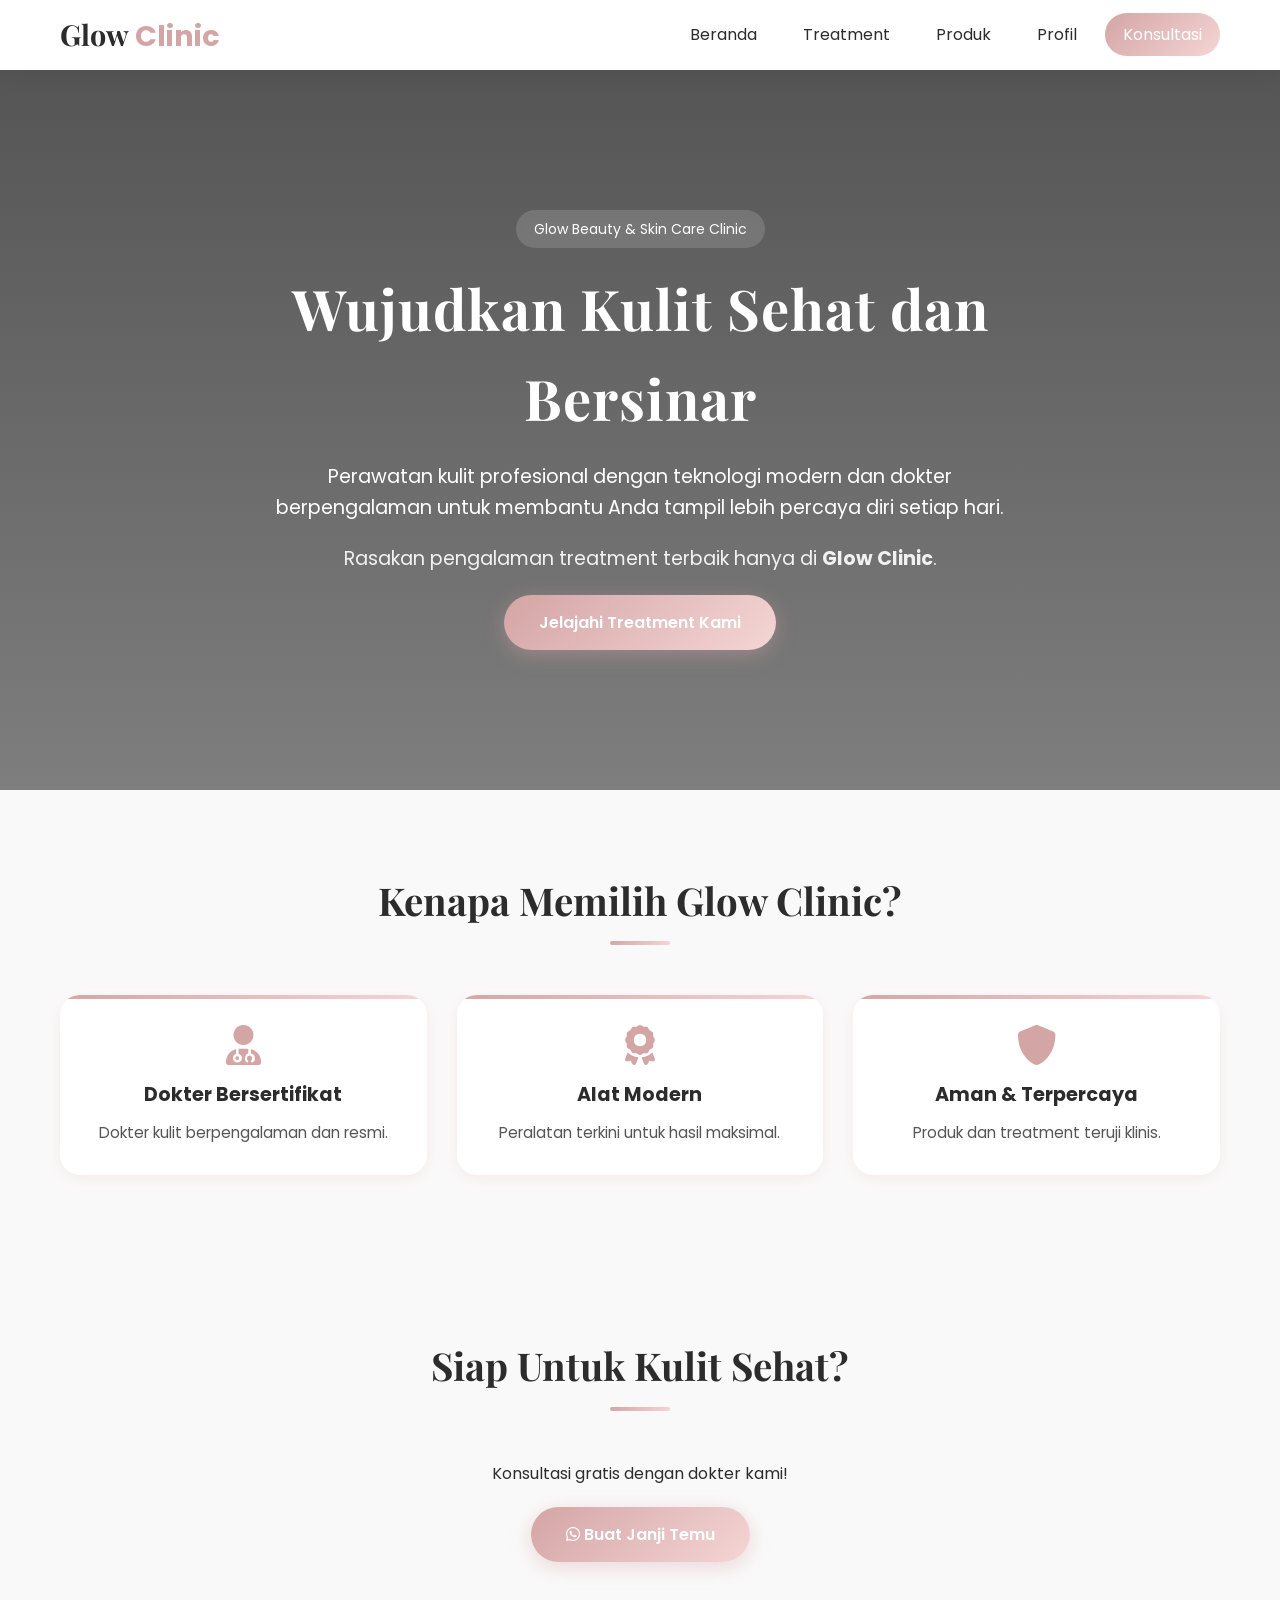
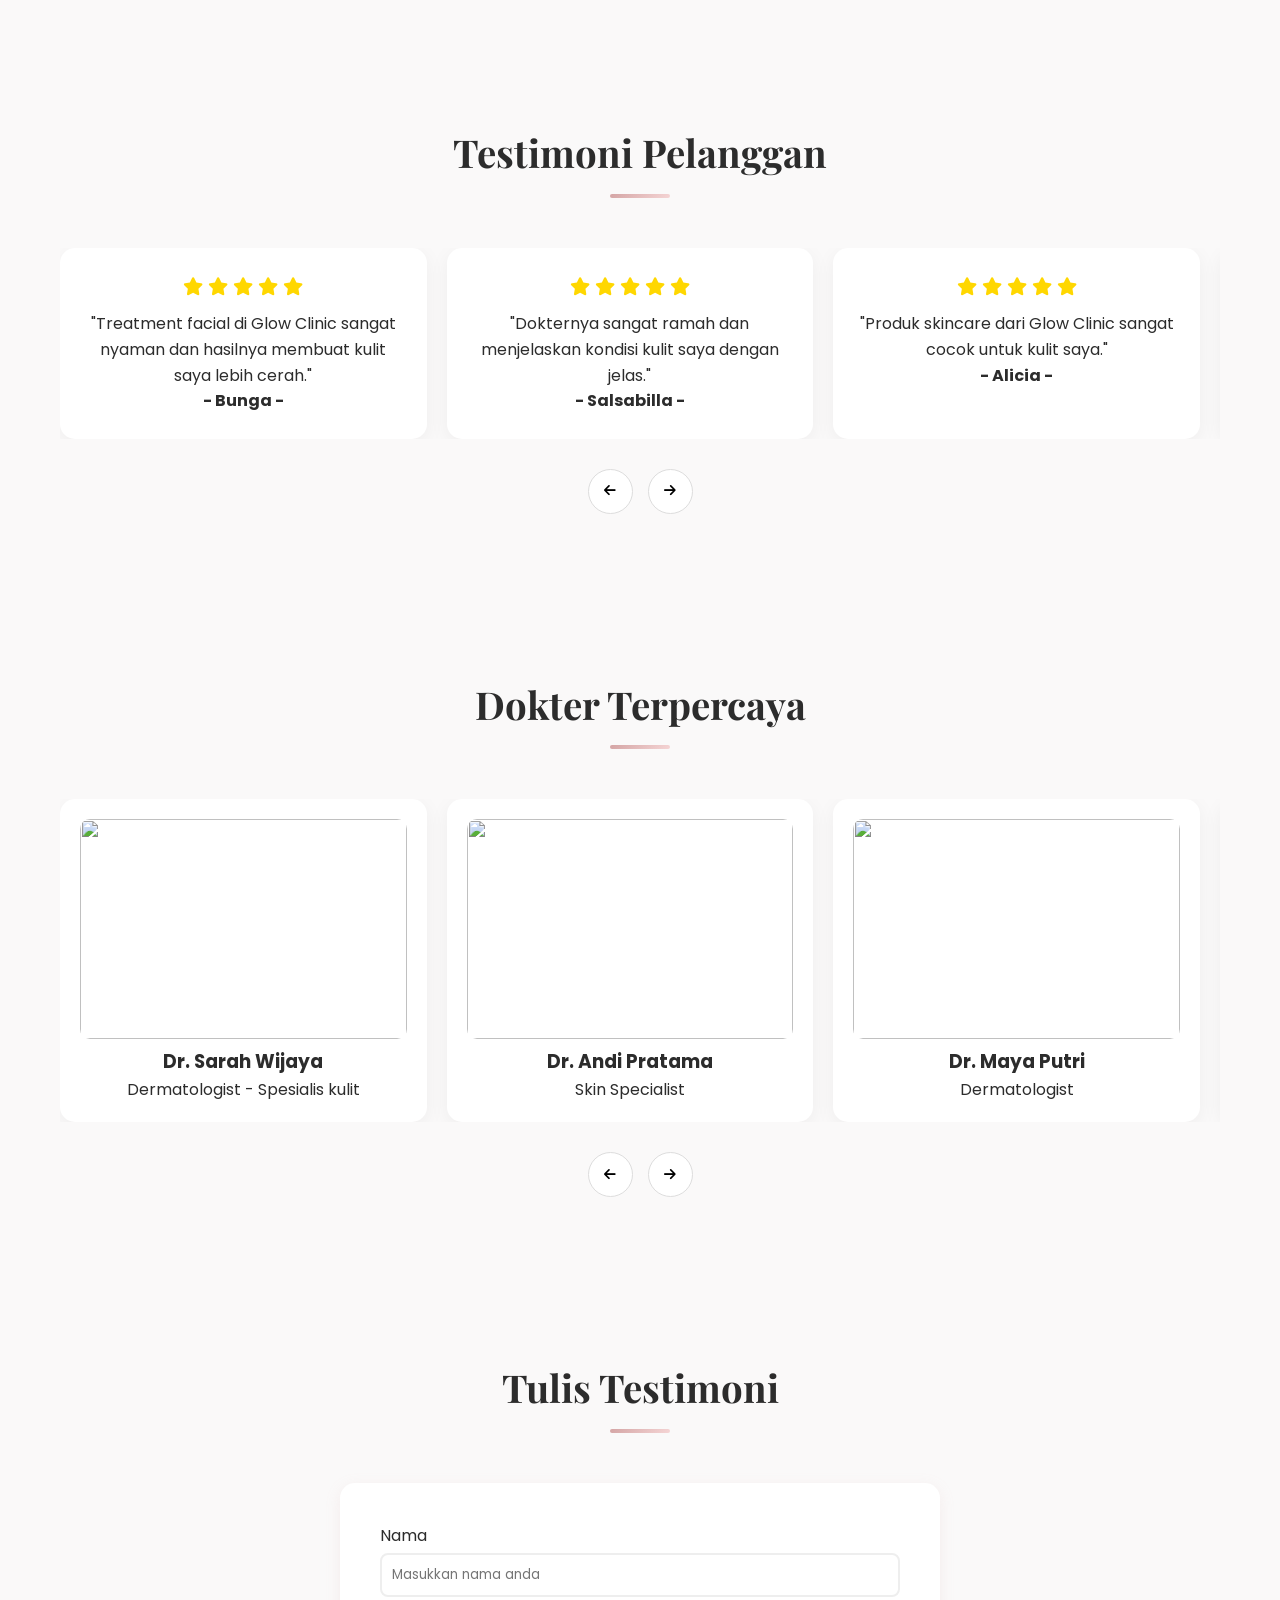
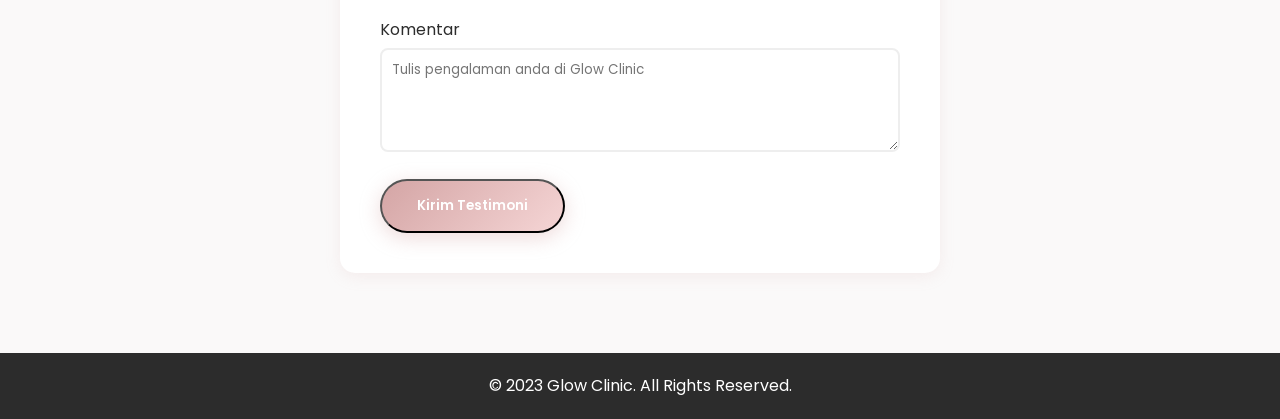
==== index.html @ 659bbd51 "added doctor and testimoni section" ====
<!doctype html>
<html lang="id">
  <head>
    <meta charset="UTF-8" />
    <meta name="viewport" content="width=device-width, initial-scale=1.0" />
    <title>Glow Clinic - Beranda</title>
    <!-- Font Awesome untuk Ikon -->
    <link
      rel="stylesheet"
      href="https://cdnjs.cloudflare.com/ajax/libs/font-awesome/6.0.0/css/all.min.css"
    />
    <!-- CSS Utama -->
    <link rel="stylesheet" href="css/style.css" />
    <!-- GOOGLE FONT AESTHETIC -->
    <link
      href="https://fonts.googleapis.com/css2?family=Playfair+Display:wght@500;600;700&family=Poppins:wght@300;400;500;600&display=swap"
      rel="stylesheet"
    />
  </head>
  <body>
    <!-- 1. CONTAINER NAVBAR (TEMPAT NAVBAR AKAN DIMUAT) -->
    <div id="navbar-container"></div>

    <!-- 2. HERO SECTION (BANNER UTAMA) -->
    <section id="home" class="hero">
      <div class="hero-content">
        <span class="hero-tagline">Glow Beauty & Skin Care Clinic</span>

        <h1>Wujudkan Kulit Sehat dan Bersinar</h1>

        <p>
          Perawatan kulit profesional dengan teknologi modern dan dokter
          berpengalaman untuk membantu Anda tampil lebih percaya diri setiap
          hari.
        </p>

        <p class="hero-sub">
          Rasakan pengalaman treatment terbaik hanya di
          <strong>Glow Clinic</strong>.
        </p>

        <a href="treatment.html" class="btn-primary">
          Jelajahi Treatment Kami
        </a>
      </div>
    </section>

    <!-- 3. SECTION KENAPA KAMI -->
    <section class="section-padding">
      <div class="container">
        <h2 class="section-title">Kenapa Memilih Glow Clinic?</h2>

        <div class="why-grid">
          <!-- CARD 1 -->
          <div class="why-card">
            <i class="fas fa-user-md"></i>
            <h3>Dokter Bersertifikat</h3>
            <p>Dokter kulit berpengalaman dan resmi.</p>
          </div>

          <!-- CARD 2 -->
          <div class="why-card">
            <i class="fas fa-award"></i>
            <h3>Alat Modern</h3>
            <p>Peralatan terkini untuk hasil maksimal.</p>
          </div>

          <!-- CARD 3 -->
          <div class="why-card">
            <i class="fas fa-shield-alt"></i>
            <h3>Aman & Terpercaya</h3>
            <p>Produk dan treatment teruji klinis.</p>
          </div>
        </div>
      </div>
    </section>

    <!-- TEMPAT PENGHUBUNG BUTTON JANJI TEMU DIARAHIN KE WHATSAPP  -->
    <section class="bg-light section-padding">
      <div class="container" style="text-align: center">
        <h2 class="section-title">Siap Untuk Kulit Sehat?</h2>
        <p style="margin-bottom: 20px">Konsultasi gratis dengan dokter kami!</p>
        <a
          href="https://wa.me/6281315099780?text=Halo%20saya%20ingin%20membuat%20janji%20temu%20di%20Glow%20Clinic"
          class="btn-primary"
          target="_blank"
        >
          <i class="fab fa-whatsapp"></i> Buat Janji Temu
        </a>
      </div>
    </section>

    <!-- BUAT KOLOM TESTIMONI GLOW CLINIC -->
    <section class="section-padding bg-light">
      <div class="container">
        <h2 class="section-title">Testimoni Pelanggan</h2>

        <!-- SLIDER -->
        <div class="testimonial-slider" id="testimonialSlider">
          <div class="testimonial-card">
            <div class="stars">
              <i class="fas fa-star"></i>
              <i class="fas fa-star"></i>
              <i class="fas fa-star"></i>
              <i class="fas fa-star"></i>
              <i class="fas fa-star"></i>
            </div>
            <p>
              "Treatment facial di Glow Clinic sangat nyaman dan hasilnya
              membuat kulit saya lebih cerah."
            </p>
            <h4>- Bunga -</h4>
          </div>

          <div class="testimonial-card">
            <div class="stars">
              <i class="fas fa-star"></i>
              <i class="fas fa-star"></i>
              <i class="fas fa-star"></i>
              <i class="fas fa-star"></i>
              <i class="fas fa-star"></i>
            </div>
            <p>
              "Dokternya sangat ramah dan menjelaskan kondisi kulit saya dengan
              jelas."
            </p>
            <h4>- Salsabilla -</h4>
          </div>

          <div class="testimonial-card">
            <div class="stars">
              <i class="fas fa-star"></i>
              <i class="fas fa-star"></i>
              <i class="fas fa-star"></i>
              <i class="fas fa-star"></i>
              <i class="fas fa-star"></i>
            </div>
            <p>
              "Produk skincare dari Glow Clinic sangat cocok untuk kulit saya."
            </p>
            <h4>- Alicia -</h4>
          </div>

          <!-- tambahan biar bisa scroll -->
          <div class="testimonial-card">
            <div class="stars">
              <i class="fas fa-star"></i>
              <i class="fas fa-star"></i>
              <i class="fas fa-star"></i>
              <i class="fas fa-star"></i>
              <i class="fas fa-star"></i>
            </div>
            <p>"Pelayanan sangat profesional dan tempatnya nyaman."</p>
            <h4>- Dinda -</h4>
          </div>
        </div>

        <!-- BUTTON BAWAH -->
        <div class="slider-controls">
          <button id="prevTesti"><i class="fas fa-arrow-left"></i></button>
          <button id="nextTesti"><i class="fas fa-arrow-right"></i></button>
        </div>
      </div>
    </section>

    <!-- SECTION BARU BUAT DOKTER -->
    <section class="section-padding bg-light">
      <div class="container">
        <h2 class="section-title">Dokter Terpercaya</h2>

        <!-- SLIDER -->
        <div class="doctor-slider" id="doctorSlider">
          <!-- CARD -->
          <div class="doctor-card">
            <img
              src="https://images.unsplash.com/photo-1612349317150-e413f6a5b16d?w=600"
            />
            <h3>Dr. Sarah Wijaya</h3>
            <p>Dermatologist - Spesialis kulit</p>
          </div>

          <div class="doctor-card">
            <img
              src="https://images.unsplash.com/photo-1594824476967-48c8b964273f?w=600"
            />
            <h3>Dr. Andi Pratama</h3>
            <p>Skin Specialist</p>
          </div>

          <div class="doctor-card">
            <img
              src="https://images.unsplash.com/photo-1559839734-2b71ea197ec2?w=600"
            />
            <h3>Dr. Maya Putri</h3>
            <p>Dermatologist</p>
          </div>

          <div class="doctor-card">
            <img
              src="https://images.unsplash.com/photo-1622253692010-333f2da6031d?w=600"
            />
            <h3>Dr. Kevin Hartono</h3>
            <p>Skin Care Expert</p>
          </div>

          <div class="doctor-card">
            <img
              src="https://images.unsplash.com/photo-1607746882042-944635dfe10e?w=600"
            />
            <h3>Dr. Lina Sari</h3>
            <p>Dermatology Specialist</p>
          </div>
        </div>

        <!-- BUTTON DI BAWAH -->
        <div class="slider-controls">
          <button id="prevBtn"><i class="fas fa-arrow-left"></i></button>
          <button id="nextBtn"><i class="fas fa-arrow-right"></i></button>
        </div>
      </div>
    </section>
    <!-- END OF SECTION DOKTER -->

    <!-- mau dipindahin di halaman about -->
    <!--7. Buat FORM KOMENTAR  -->
    <section class="section-padding">
      <div class="container">
        <h2 class="section-title">Tulis Testimoni</h2>
        <div class="form-container">
          <form>
            <div class="form-group">
              <label>Nama</label>
              <input type="text" placeholder="Masukkan nama anda" />
            </div>

            <div class="form-group">
              <label>Komentar</label>
              <textarea
                rows="4"
                placeholder="Tulis pengalaman anda di Glow Clinic"
              ></textarea>
            </div>

            <button class="btn-primary">Kirim Testimoni</button>
          </form>
        </div>
      </div>
    </section>

    <!-- 5. FOOTER -->
    <footer>
      <p>&copy; 2023 Glow Clinic. All Rights Reserved.</p>
    </footer>

    <!-- JavaScript -->
    <script src="/js/navbar.js"></script>
    <script src="/js/doctor-slider.js"></script>
    <script src="/js/testimoni-slider.js"></script>
  </body>
</html>
---- css/style.css ----
/* ============================================
CSS UTAMA - GLOW CLINIC
============================================ */

/* ============================================
1. RESET & FONT
============================================ */

/* THIS IS FILE ROOT */
* {
  margin: 0;
  padding: 0;
  box-sizing: border-box;
  font-family: "Poppins", sans-serif;
}

:root {
  --primary: #d4a5a5;
  --primary-dark: #b88686;
  --dark: #2c2c2c;
  --text: #555;
  --light: #faf9f9;
  --white: #ffffff;

  --shadow: 0 4px 15px rgba(212, 165, 165, 0.15);
  --shadow-hover: 0 8px 25px rgba(212, 165, 165, 0.25);

  --gradient: linear-gradient(135deg, #d4a5a5 0%, #f5d5d5 100%);
  --transition: all 0.3s ease;
}

body {
  line-height: 1.6;
  color: var(--dark);
  background: var(--light);
}

.container {
  max-width: 1200px;
  margin: auto;
  padding: 0 20px;
}

/* ============================================
2. NAVBAR
============================================ */

header {
  background: var(--white);
  position: sticky;
  top: 0;
  z-index: 1000;
  box-shadow: 0 2px 20px rgba(0, 0, 0, 0.08);
}

header .container {
  display: flex;
  justify-content: space-between;
  align-items: center;
  height: 70px;
}

.logo h2 {
  font-family: "Playfair Display", serif;
  font-size: 1.8rem;
}

.logo span {
  color: var(--primary);
}

.nav-links {
  display: flex;
  list-style: none;
  gap: 10px;
  align-items: center;
}

.nav-links a {
  text-decoration: none;
  color: var(--dark);
  padding: 10px 18px;
  border-radius: 25px;
  transition: var(--transition);
}

.nav-links a:hover {
  background: var(--light);
  color: var(--primary);
}

.btn-nav {
  background: var(--gradient);
  color: white !important;
  padding: 10px 25px;
  border-radius: 25px;
}

/* ============================================
3. BURGER MENU
============================================ */

.burger {
  display: none;
  flex-direction: column;
  cursor: pointer;
  gap: 5px;
}

.burger div {
  width: 25px;
  height: 3px;
  background: var(--dark);
  border-radius: 3px;
}

/* ============================================
4. HERO SECTION
============================================ */

.hero {
  background:
    linear-gradient(rgba(44, 44, 44, 0.8), rgba(44, 44, 44, 0.6)),
    url("https://images.unsplash.com/photo-1570172619644-dfd03ed5d881?w=1920");
  background-size: cover;
  background-position: center;
  min-height: 80vh;

  display: flex;
  align-items: center;
  justify-content: center;

  text-align: center;
  color: white;
}

.hero-content {
  max-width: 800px;
  padding: 20px;
}

/* HERO TAGLINE */

.hero-tagline {
  display: inline-block;
  background: rgba(255, 255, 255, 0.15);
  padding: 8px 18px;
  border-radius: 20px;
  font-size: 14px;
  margin-bottom: 15px;
  backdrop-filter: blur(4px);
}

/* HERO TITLE */

.hero-content h1 {
  font-family: "Playfair Display", serif;
  font-size: 3.5rem;
  margin-bottom: 20px;
  letter-spacing: 1px;
}

/* HERO TEXT */

.hero-content p {
  font-size: 1.2rem;
  margin-bottom: 20px;
}

.hero-sub {
  opacity: 0.9;
}

/* BUTTON */

.btn-primary {
  display: inline-block;
  background: var(--gradient);
  color: white;
  padding: 15px 35px;
  border-radius: 50px;
  text-decoration: none;
  font-weight: 600;
  transition: var(--transition);
  box-shadow: 0 5px 20px rgba(212, 165, 165, 0.4);
}

.btn-primary:hover {
  transform: translateY(-4px);
  box-shadow: 0 10px 30px rgba(212, 165, 165, 0.5);
}

/* ============================================
5. SECTION UMUM
============================================ */

.section-padding {
  padding: 80px 0;
}

.section-title {
  text-align: center;
  margin-bottom: 50px;
  font-size: 2.4rem;
  font-family: "Playfair Display", serif;
}

.section-title::after {
  content: "";
  display: block;
  width: 60px;
  height: 4px;
  background: var(--gradient);
  margin: 10px auto;
  border-radius: 10px;
}

.bg-light {
  background: var(--light);
}

/* ============================================
6. TREATMENT CARD
============================================ */

.grid-treatment {
  display: grid;
  grid-template-columns: repeat(auto-fit, minmax(300px, 1fr));
  gap: 30px;
}

.card {
  background: white;
  border-radius: 15px;
  overflow: hidden;
  box-shadow: var(--shadow);
  transition: var(--transition);
}

.card:hover {
  transform: translateY(-8px);
  box-shadow: var(--shadow-hover);
}

.card img {
  width: 100%;
  height: 220px;
  object-fit: cover;
}

.card-content {
  padding: 25px;
}

.price {
  display: block;
  text-align: center;
  background: var(--light);
  padding: 10px;
  border-radius: 20px;
  color: var(--primary);
  font-weight: bold;
}

/* ============================================
7. PRODUCT CARD
============================================ */

.grid-produk {
  display: grid;
  grid-template-columns: repeat(auto-fit, minmax(250px, 1fr));
  gap: 25px;
}

.product-card {
  background: white;
  padding: 25px;
  border-radius: 15px;
  text-align: center;
  box-shadow: var(--shadow);
  transition: var(--transition);
}

.product-card:hover {
  transform: translateY(-5px);
  box-shadow: var(--shadow-hover);
}

.product-card img {
  width: 150px;
  height: 150px;
  object-fit: cover;
  margin-bottom: 10px;
}

.price-row {
  display: flex;
  justify-content: space-between;
  align-items: center;
  margin-top: 10px;
}

.btn-buy {
  background: var(--gradient);
  border: none;
  color: white;
  padding: 8px 15px;
  border-radius: 20px;
  cursor: pointer;
}

/* ============================================
8. TESTIMONI
============================================ */

.testimonial-container {
  display: grid;
  grid-template-columns: repeat(auto-fit, minmax(250px, 1fr));
  gap: 25px;
  margin-top: 30px;
}

.testimonial-card {
  background: white;
  padding: 25px;
  border-radius: 12px;
  box-shadow: var(--shadow);
  text-align: center;
  transition: var(--transition);
}

.testimonial-card:hover {
  transform: translateY(-5px);
  box-shadow: var(--shadow-hover);
}

.stars {
  color: gold;
  margin-bottom: 10px;
  font-size: 18px;
}

/* SLIDER TESTIMONI */
.testimonial-slider {
  display: flex;
  gap: 20px;
  overflow: hidden;
  scroll-behavior: smooth;
}

/* CARD */
.testimonial-card {
  min-width: calc(100% / 3 - 20px);
  background: var(--white);
  padding: 25px;
  border-radius: 15px;
  text-align: center;
  box-shadow: 0 5px 20px rgba(0, 0, 0, 0.05);
  transition: 0.3s;
}

.testimonial-card:hover {
  transform: translateY(-5px);
}

/* STAR */
.stars {
  color: gold;
  margin-bottom: 10px;
}

/* BUTTON reuse */
.slider-controls {
  margin-top: 30px;
  display: flex;
  justify-content: center;
  gap: 15px;
}

/* ============================================
9. FORM
============================================ */

.form-container {
  max-width: 600px;
  margin: auto;
  background: white;
  padding: 40px;
  border-radius: 15px;
  box-shadow: var(--shadow);
}

.form-group {
  margin-bottom: 20px;
}

.form-group label {
  display: block;
  margin-bottom: 5px;
}

.form-group input,
.form-group textarea {
  width: 100%;
  padding: 10px;
  border: 2px solid #eee;
  border-radius: 8px;
}

/* ============================================
10. DROPDOWN MENU
============================================ */

.dropdown {
  position: relative;
}

.dropdown-menu {
  display: none;
  position: absolute;
  top: 100%;
  left: 0;
  background: white;
  list-style: none;
  min-width: 180px;
  border-radius: 8px;
  box-shadow: 0 5px 15px rgba(0, 0, 0, 0.1);
}

.dropdown-menu li a {
  display: block;
  padding: 10px 20px;
  text-decoration: none;
  color: var(--text);
}

.dropdown:hover .dropdown-menu {
  display: block;
}

/* ============================================
11. FOOTER
============================================ */

footer {
  background: var(--dark);
  color: white;
  text-align: center;
  padding: 20px;
}

/* ============================================
12. RESPONSIVE
============================================ */

@media (max-width: 768px) {
  .nav-links {
    position: absolute;
    right: 0;
    top: 70px;
    background: white;
    flex-direction: column;
    width: 100%;
    transform: translateX(100%);
    transition: 0.3s;
  }

  .nav-links.active {
    transform: translateX(0);
  }

  .burger {
    display: flex;
  }

  .hero-content h1 {
    font-size: 2rem;
  }
}

/* ============================================
WHY US CARD (MODERN)
============================================ */

.why-grid {
  display: grid;
  grid-template-columns: repeat(auto-fit, minmax(250px, 1fr));
  gap: 30px;
}

.why-card {
  background: var(--white);
  padding: 30px;
  border-radius: 20px;
  text-align: center;
  box-shadow: var(--shadow);
  transition: var(--transition);
  position: relative;
  overflow: hidden;
}

.why-card:hover {
  transform: translateY(-10px);
  box-shadow: var(--shadow-hover);
}

/* ICON */
.why-card i {
  font-size: 40px;
  color: var(--primary);
  margin-bottom: 15px;
}

/* TITLE */
.why-card h3 {
  font-size: 1.2rem;
  margin-bottom: 10px;
}

/* TEXT */
.why-card p {
  color: var(--text);
  font-size: 0.95rem;
}

/* TOP LINE EFFECT */
.why-card::before {
  content: "";
  position: absolute;
  top: 0;
  left: 0;
  width: 100%;
  height: 4px;
  background: var(--gradient);
}

/* REMOVE UNDERLINE FROM LINKS IN TREATMENT POST */
.card {
  text-decoration: none;
  color: inherit;
  display: block;
}

/* DOCTOR ON INDEX.HTML OR HOME */
/* SLIDER */
.doctor-slider {
  display: flex;
  gap: 20px;
  overflow: hidden;
  scroll-behavior: smooth;
}

/* CARD */
.doctor-card {
  min-width: calc(100% / 3 - 20px);
  background: var(--white);
  border-radius: 15px;
  padding: 20px;
  text-align: center;
  box-shadow: 0 5px 20px rgba(0, 0, 0, 0.05);
  transition: 0.3s;
}

.doctor-card img {
  width: 100%;
  height: 220px;
  object-fit: cover;
  object-position: top;
  border-radius: 10px;
}

.doctor-card:hover {
  transform: translateY(-5px);
}

/* BUTTON DI BAWAH */
.slider-controls {
  margin-top: 30px;
  display: flex;
  justify-content: center;
  gap: 15px;
}

.slider-controls button {
  width: 45px;
  height: 45px;
  border-radius: 50%;
  border: 1px solid #ddd;
  background: var(--white);
  cursor: pointer;
  transition: 0.3s;
}

.slider-controls button:hover {
  background: var(--primary);
  color: white;
  border-color: var(--primary);
}
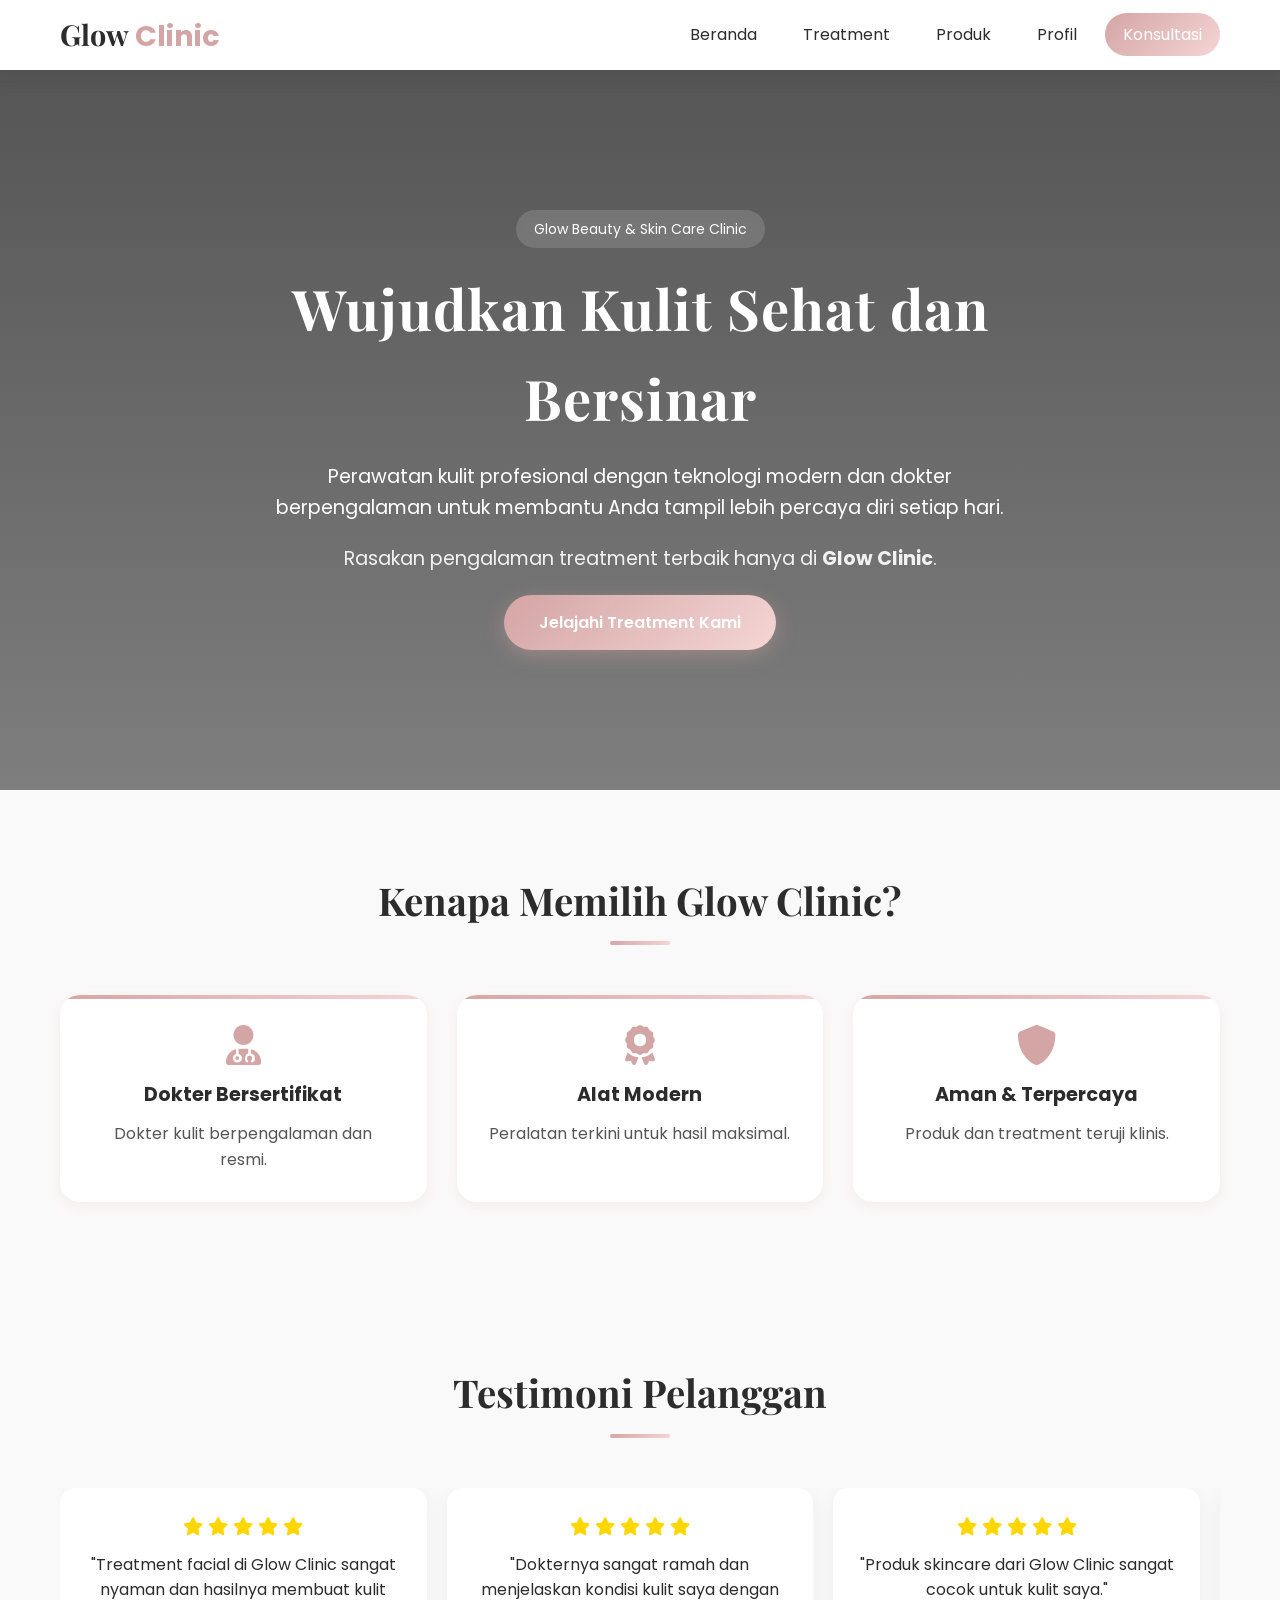
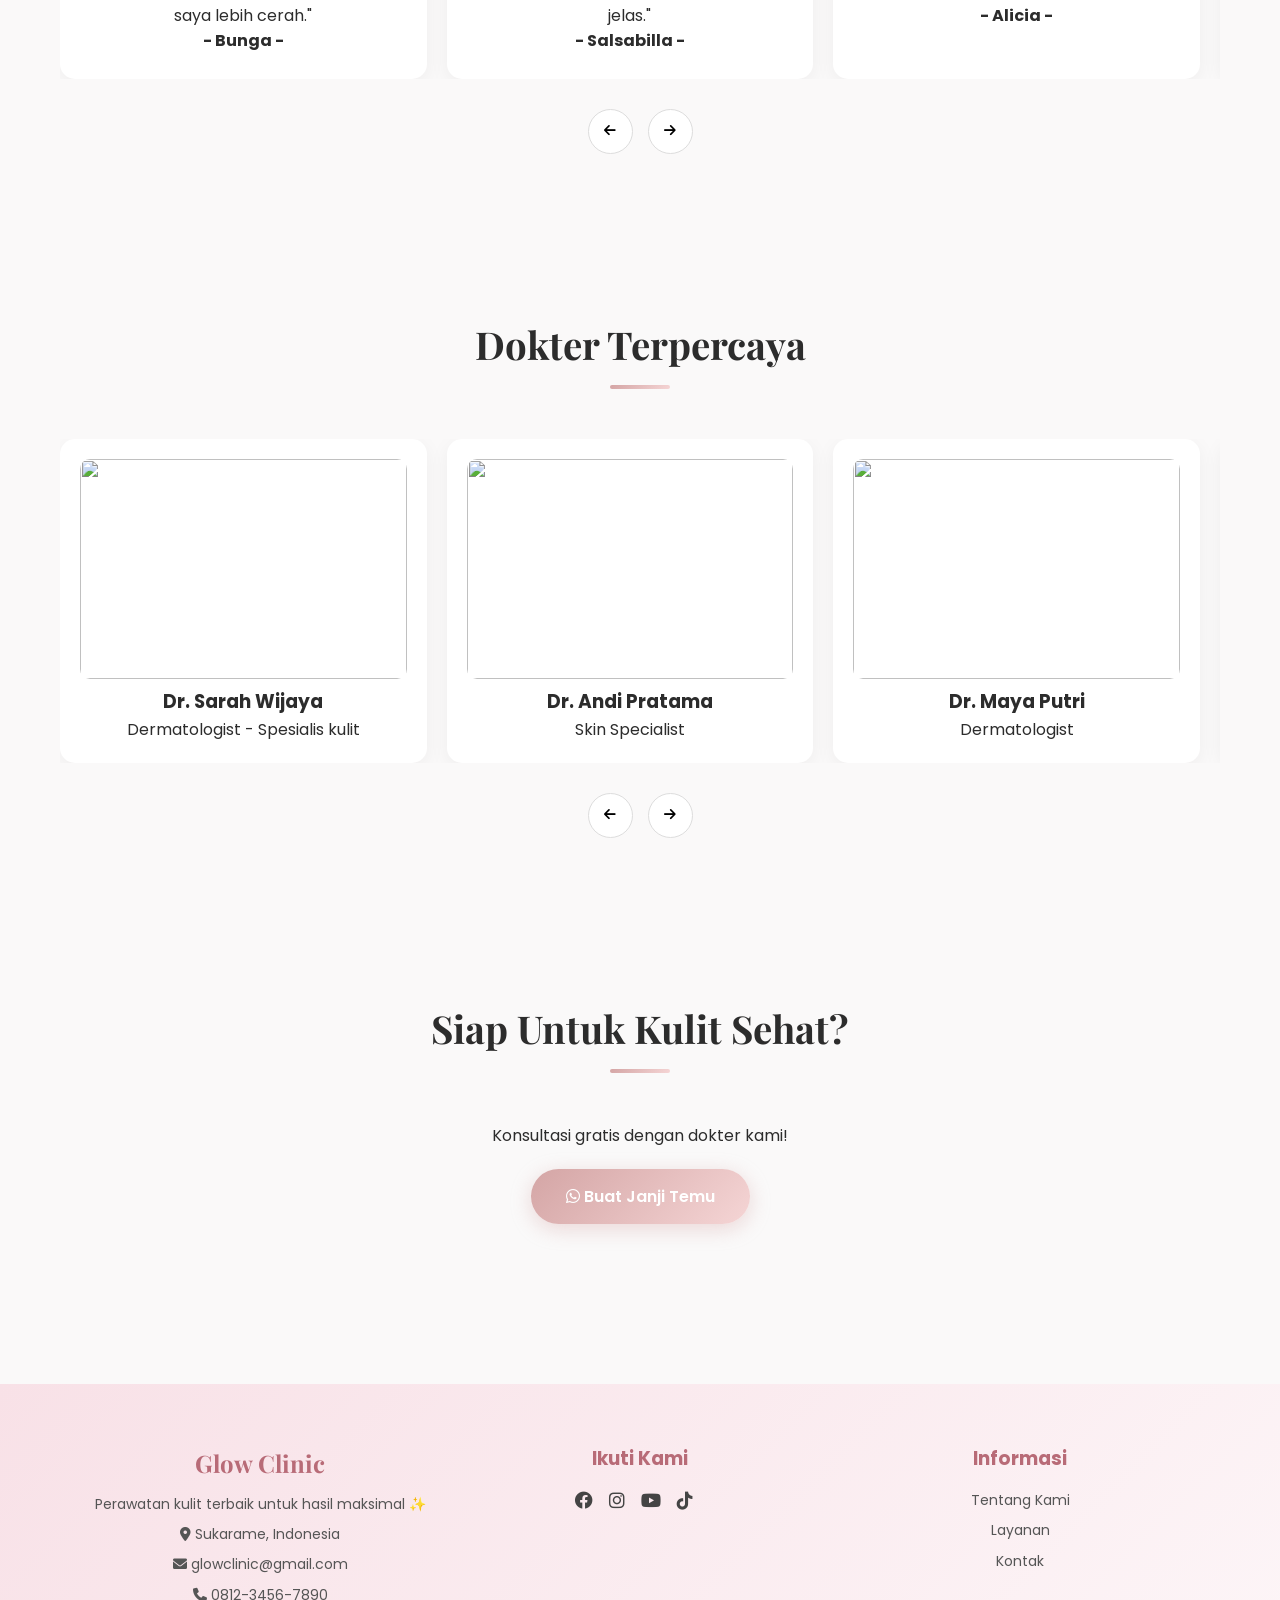
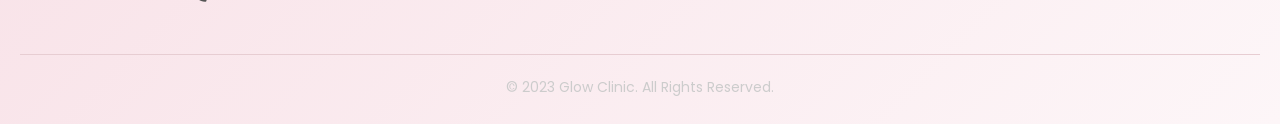
==== commit b2611c13: "tambahin breadcrumb dan footer" ====
--- a/index.html
+++ b/index.html
@@ -75,7 +75,139 @@
       </div>
     </section>
 
-    <!-- TEMPAT PENGHUBUNG BUTTON JANJI TEMU DIARAHIN KE WHATSAPP  -->
+
+    <!-- BUAT KOLOM TESTIMONI GLOW CLINIC -->
+    <section class="section-padding bg-light">
+      <div class="container">
+        <h2 class="section-title">Testimoni Pelanggan</h2>
+
+        <!-- SLIDER -->
+        <div class="testimonial-slider" id="testimonialSlider">
+          <div class="testimonial-card">
+            <div class="stars">
+              <i class="fas fa-star"></i>
+              <i class="fas fa-star"></i>
+              <i class="fas fa-star"></i>
+              <i class="fas fa-star"></i>
+              <i class="fas fa-star"></i>
+            </div>
+            <p>
+              "Treatment facial di Glow Clinic sangat nyaman dan hasilnya
+              membuat kulit saya lebih cerah."
+            </p>
+            <h4>- Bunga -</h4>
+          </div>
+
+          <div class="testimonial-card">
+            <div class="stars">
+              <i class="fas fa-star"></i>
+              <i class="fas fa-star"></i>
+              <i class="fas fa-star"></i>
+              <i class="fas fa-star"></i>
+              <i class="fas fa-star"></i>
+            </div>
+            <p>
+              "Dokternya sangat ramah dan menjelaskan kondisi kulit saya dengan
+              jelas."
+            </p>
+            <h4>- Salsabilla -</h4>
+          </div>
+
+          <div class="testimonial-card">
+            <div class="stars">
+              <i class="fas fa-star"></i>
+              <i class="fas fa-star"></i>
+              <i class="fas fa-star"></i>
+              <i class="fas fa-star"></i>
+              <i class="fas fa-star"></i>
+            </div>
+            <p>
+              "Produk skincare dari Glow Clinic sangat cocok untuk kulit saya."
+            </p>
+            <h4>- Alicia -</h4>
+          </div>
+
+          <!-- tambahan biar bisa scroll -->
+          <div class="testimonial-card">
+            <div class="stars">
+              <i class="fas fa-star"></i>
+              <i class="fas fa-star"></i>
+              <i class="fas fa-star"></i>
+              <i class="fas fa-star"></i>
+              <i class="fas fa-star"></i>
+            </div>
+            <p>"Pelayanan sangat profesional dan tempatnya nyaman."</p>
+            <h4>- Dinda -</h4>
+          </div>
+        </div>
+
+        <!-- BUTTON BAWAH -->
+        <div class="slider-controls">
+          <button id="prevTesti"><i class="fas fa-arrow-left"></i></button>
+          <button id="nextTesti"><i class="fas fa-arrow-right"></i></button>
+        </div>
+      </div>
+    </section>
+
+    <!-- SECTION BARU BUAT DOKTER -->
+    <section class="section-padding bg-light">
+      <div class="container">
+        <h2 class="section-title">Dokter Terpercaya</h2>
+
+        <!-- SLIDER -->
+        <div class="doctor-slider" id="doctorSlider">
+          <!-- CARD -->
+          <div class="doctor-card">
+            <img
+              src="https://images.unsplash.com/photo-1612349317150-e413f6a5b16d?w=600"
+            />
+            <h3>Dr. Sarah Wijaya</h3>
+            <p>Dermatologist - Spesialis kulit</p>
+          </div>
+
+          <div class="doctor-card">
+            <img
+              src="https://images.unsplash.com/photo-1594824476967-48c8b964273f?w=600"
+            />
+            <h3>Dr. Andi Pratama</h3>
+            <p>Skin Specialist</p>
+          </div>
+
+          <div class="doctor-card">
+            <img
+              src="https://images.unsplash.com/photo-1559839734-2b71ea197ec2?w=600"
+            />
+            <h3>Dr. Maya Putri</h3>
+            <p>Dermatologist</p>
+          </div>
+
+          <div class="doctor-card">
+            <img
+              src="https://images.unsplash.com/photo-1622253692010-333f2da6031d?w=600"
+            />
+            <h3>Dr. Kevin Hartono</h3>
+            <p>Skin Care Expert</p>
+          </div>
+
+          <div class="doctor-card">
+            <img
+              src="https://images.unsplash.com/photo-1607746882042-944635dfe10e?w=600"
+            />
+            <h3>Dr. Lina Sari</h3>
+            <p>Dermatology Specialist</p>
+          </div>
+        </div>
+
+        <!-- BUTTON DI BAWAH -->
+        <div class="slider-controls">
+          <button id="prevBtn"><i class="fas fa-arrow-left"></i></button>
+          <button id="nextBtn"><i class="fas fa-arrow-right"></i></button>
+        </div>
+      </div>
+    </section>
+    <!-- END OF SECTION DOKTER -->
+
+<!-- TEMPAT PENGHUBUNG BUTTON JANJI TEMU DIARAHIN KE WHATSAPP  -->
     <section class="bg-light section-padding">
       <div class="container" style="text-align: center">
         <h2 class="section-title">Siap Untuk Kulit Sehat?</h2>
@@ -89,172 +221,52 @@
         </a>
       </div>
     </section>
-
-    <!-- BUAT KOLOM TESTIMONI GLOW CLINIC -->
-    <section class="section-padding bg-light">
-      <div class="container">
-        <h2 class="section-title">Testimoni Pelanggan</h2>
-
-        <!-- SLIDER -->
-        <div class="testimonial-slider" id="testimonialSlider">
-          <div class="testimonial-card">
-            <div class="stars">
-              <i class="fas fa-star"></i>
-              <i class="fas fa-star"></i>
-              <i class="fas fa-star"></i>
-              <i class="fas fa-star"></i>
-              <i class="fas fa-star"></i>
-            </div>
-            <p>
-              "Treatment facial di Glow Clinic sangat nyaman dan hasilnya
-              membuat kulit saya lebih cerah."
-            </p>
-            <h4>- Bunga -</h4>
-          </div>
-
-          <div class="testimonial-card">
-            <div class="stars">
-              <i class="fas fa-star"></i>
-              <i class="fas fa-star"></i>
-              <i class="fas fa-star"></i>
-              <i class="fas fa-star"></i>
-              <i class="fas fa-star"></i>
-            </div>
-            <p>
-              "Dokternya sangat ramah dan menjelaskan kondisi kulit saya dengan
-              jelas."
-            </p>
-            <h4>- Salsabilla -</h4>
-          </div>
-
-          <div class="testimonial-card">
-            <div class="stars">
-              <i class="fas fa-star"></i>
-              <i class="fas fa-star"></i>
-              <i class="fas fa-star"></i>
-              <i class="fas fa-star"></i>
-              <i class="fas fa-star"></i>
-            </div>
-            <p>
-              "Produk skincare dari Glow Clinic sangat cocok untuk kulit saya."
-            </p>
-            <h4>- Alicia -</h4>
-          </div>
-
-          <!-- tambahan biar bisa scroll -->
-          <div class="testimonial-card">
-            <div class="stars">
-              <i class="fas fa-star"></i>
-              <i class="fas fa-star"></i>
-              <i class="fas fa-star"></i>
-              <i class="fas fa-star"></i>
-              <i class="fas fa-star"></i>
-            </div>
-            <p>"Pelayanan sangat profesional dan tempatnya nyaman."</p>
-            <h4>- Dinda -</h4>
-          </div>
-        </div>
-
-        <!-- BUTTON BAWAH -->
-        <div class="slider-controls">
-          <button id="prevTesti"><i class="fas fa-arrow-left"></i></button>
-          <button id="nextTesti"><i class="fas fa-arrow-right"></i></button>
-        </div>
-      </div>
-    </section>
-
-    <!-- SECTION BARU BUAT DOKTER -->
-    <section class="section-padding bg-light">
-      <div class="container">
-        <h2 class="section-title">Dokter Terpercaya</h2>
-
-        <!-- SLIDER -->
-        <div class="doctor-slider" id="doctorSlider">
-          <!-- CARD -->
-          <div class="doctor-card">
-            <img
-              src="https://images.unsplash.com/photo-1612349317150-e413f6a5b16d?w=600"
-            />
-            <h3>Dr. Sarah Wijaya</h3>
-            <p>Dermatologist - Spesialis kulit</p>
-          </div>
-
-          <div class="doctor-card">
-            <img
-              src="https://images.unsplash.com/photo-1594824476967-48c8b964273f?w=600"
-            />
-            <h3>Dr. Andi Pratama</h3>
-            <p>Skin Specialist</p>
-          </div>
-
-          <div class="doctor-card">
-            <img
-              src="https://images.unsplash.com/photo-1559839734-2b71ea197ec2?w=600"
-            />
-            <h3>Dr. Maya Putri</h3>
-            <p>Dermatologist</p>
-          </div>
-
-          <div class="doctor-card">
-            <img
-              src="https://images.unsplash.com/photo-1622253692010-333f2da6031d?w=600"
-            />
-            <h3>Dr. Kevin Hartono</h3>
-            <p>Skin Care Expert</p>
-          </div>
-
-          <div class="doctor-card">
-            <img
-              src="https://images.unsplash.com/photo-1607746882042-944635dfe10e?w=600"
-            />
-            <h3>Dr. Lina Sari</h3>
-            <p>Dermatology Specialist</p>
-          </div>
-        </div>
-
-        <!-- BUTTON DI BAWAH -->
-        <div class="slider-controls">
-          <button id="prevBtn"><i class="fas fa-arrow-left"></i></button>
-          <button id="nextBtn"><i class="fas fa-arrow-right"></i></button>
-        </div>
-      </div>
-    </section>
-    <!-- END OF SECTION DOKTER -->
-
     <!-- mau dipindahin di halaman about -->
-    <!--7. Buat FORM KOMENTAR  -->
-    <section class="section-padding">
-      <div class="container">
-        <h2 class="section-title">Tulis Testimoni</h2>
-        <div class="form-container">
-          <form>
-            <div class="form-group">
-              <label>Nama</label>
-              <input type="text" placeholder="Masukkan nama anda" />
-            </div>
-
-            <div class="form-group">
-              <label>Komentar</label>
-              <textarea
-                rows="4"
-                placeholder="Tulis pengalaman anda di Glow Clinic"
-              ></textarea>
-            </div>
-
-            <button class="btn-primary">Kirim Testimoni</button>
-          </form>
-        </div>
-      </div>
-    </section>
-
-    <!-- 5. FOOTER -->
-    <footer>
-      <p>&copy; 2023 Glow Clinic. All Rights Reserved.</p>
-    </footer>
+    
+
+  <!-- FOOTER -->
+    <footer class="footer">
+  <div class="footer-container">
+
+    <!-- KIRI -->
+    <div class="footer-col">
+      <h2 class="logo">Glow Clinic</h2>
+      <p>Perawatan kulit terbaik untuk hasil maksimal ✨</p>
+
+      <p><i class="fas fa-map-marker-alt"></i> Sukarame, Indonesia</p>
+      <p><i class="fas fa-envelope"></i> glowclinic@gmail.com</p>
+      <p><i class="fas fa-phone"></i> 0812-3456-7890</p>
+    </div>
+
+    <!-- TENGAH -->
+    <div class="footer-col">
+      <h3>Ikuti Kami</h3>
+      <div class="social-icons">
+        <i class="fab fa-facebook"></i>
+        <i class="fab fa-instagram"></i>
+        <i class="fab fa-youtube"></i>
+        <i class="fab fa-tiktok"></i>
+      </div>
+    </div>
+
+    <!-- KANAN -->
+    <div class="footer-col">
+      <h3>Informasi</h3>
+      <p><a href="profil.html">Tentang Kami</a></p>
+      <p><a href="treatment.html">Layanan</a></p>
+      <p><a href="konsultasi.html">Kontak</a></p>
+    </div>
+
+  </div>
+
+  <div class="footer-bottom">
+    <p>© 2023 Glow Clinic. All Rights Reserved.</p>
+  </div>
+</footer>
 
     <!-- JavaScript -->
     <script src="/js/navbar.js"></script>
     <script src="/js/doctor-slider.js"></script>
     <script src="/js/testimoni-slider.js"></script>
   </body>
-</html>
+</html>
--- a/css/style.css
+++ b/css/style.css
@@ -6,307 +6,503 @@
 1. RESET & FONT
 ============================================ */
 
-/* THIS IS FILE ROOT */
-* {
-  margin: 0;
-  padding: 0;
-  box-sizing: border-box;
-  font-family: "Poppins", sans-serif;
-}
-
-:root {
-  --primary: #d4a5a5;
-  --primary-dark: #b88686;
-  --dark: #2c2c2c;
-  --text: #555;
-  --light: #faf9f9;
-  --white: #ffffff;
-
-  --shadow: 0 4px 15px rgba(212, 165, 165, 0.15);
-  --shadow-hover: 0 8px 25px rgba(212, 165, 165, 0.25);
-
-  --gradient: linear-gradient(135deg, #d4a5a5 0%, #f5d5d5 100%);
-  --transition: all 0.3s ease;
-}
-
-body {
-  line-height: 1.6;
-  color: var(--dark);
-  background: var(--light);
-}
-
-.container {
-  max-width: 1200px;
-  margin: auto;
-  padding: 0 20px;
+*{
+margin:0;
+padding:0;
+box-sizing:border-box;
+font-family:'Poppins', sans-serif;
+}
+
+:root{
+--primary:#d4a5a5;
+--primary-dark:#b88686;
+--dark:#2c2c2c;
+--text:#555;
+--light:#faf9f9;
+--white:#ffffff;
+
+--shadow:0 4px 15px rgba(212,165,165,0.15);
+--shadow-hover:0 8px 25px rgba(212,165,165,0.25);
+
+--gradient:linear-gradient(135deg,#d4a5a5 0%,#f5d5d5 100%);
+--transition:all 0.3s ease;
+}
+
+body{
+line-height:1.6;
+color:var(--dark);
+background:var(--light);
+}
+
+.container{
+max-width:1200px;
+margin:auto;
+padding:0 20px;
 }
 
 /* ============================================
 2. NAVBAR
 ============================================ */
 
-header {
-  background: var(--white);
-  position: sticky;
-  top: 0;
-  z-index: 1000;
-  box-shadow: 0 2px 20px rgba(0, 0, 0, 0.08);
-}
-
-header .container {
-  display: flex;
-  justify-content: space-between;
-  align-items: center;
-  height: 70px;
-}
-
-.logo h2 {
-  font-family: "Playfair Display", serif;
-  font-size: 1.8rem;
-}
-
-.logo span {
-  color: var(--primary);
-}
-
-.nav-links {
-  display: flex;
-  list-style: none;
-  gap: 10px;
-  align-items: center;
-}
-
-.nav-links a {
+header{
+background:var(--white);
+position:sticky;
+top:0;
+z-index:1000;
+box-shadow:0 2px 20px rgba(0,0,0,0.08);
+}
+
+header .container{
+display:flex;
+justify-content:space-between;
+align-items:center;
+height:70px;
+}
+
+.logo h2{
+font-family:'Playfair Display', serif;
+font-size:1.8rem;
+}
+
+.logo span{
+color:var(--primary);
+}
+
+.nav-links{
+display:flex;
+list-style:none;
+gap:10px;
+align-items:center;
+}
+
+.nav-links a{
+text-decoration:none;
+color:var(--dark);
+padding:10px 18px;
+border-radius:25px;
+transition:var(--transition);
+}
+
+.nav-links a:hover{
+background:var(--light);
+color:var(--primary);
+}
+
+.btn-nav{
+background:var(--gradient);
+color:white !important;
+padding:10px 25px;
+border-radius:25px;
+}
+
+/* ============================================
+3. BURGER MENU
+============================================ */
+
+.burger{
+display:none;
+flex-direction:column;
+cursor:pointer;
+gap:5px;
+}
+
+.burger div{
+width:25px;
+height:3px;
+background:var(--dark);
+border-radius:3px;
+}
+
+/* ============================================
+4. HERO SECTION
+============================================ */
+
+.hero{
+background:
+linear-gradient(rgba(44,44,44,0.8),rgba(44,44,44,0.6)),
+url('https://images.unsplash.com/photo-1570172619644-dfd03ed5d881?w=1920');
+background-size:cover;
+background-position:center;
+min-height:80vh;
+
+display:flex;
+align-items:center;
+justify-content:center;
+
+text-align:center;
+color:white;
+}
+
+.hero-content{
+max-width:800px;
+padding:20px;
+}
+
+/* HERO TAGLINE */
+
+.hero-tagline{
+display:inline-block;
+background:rgba(255,255,255,0.15);
+padding:8px 18px;
+border-radius:20px;
+font-size:14px;
+margin-bottom:15px;
+backdrop-filter:blur(4px);
+}
+
+/* HERO TITLE */
+
+.hero-content h1{
+font-family:'Playfair Display', serif;
+font-size:3.5rem;
+margin-bottom:20px;
+letter-spacing:1px;
+}
+
+/* HERO TEXT */
+
+.hero-content p{
+font-size:1.2rem;
+margin-bottom:20px;
+}
+
+.hero-sub{
+opacity:0.9;
+}
+
+/* BUTTON */
+
+.btn-primary{
+display:inline-block;
+background:var(--gradient);
+color:white;
+padding:15px 35px;
+border-radius:50px;
+text-decoration:none;
+font-weight:600;
+transition:var(--transition);
+box-shadow:0 5px 20px rgba(212,165,165,0.4);
+}
+
+.btn-primary:hover{
+transform:translateY(-4px);
+box-shadow:0 10px 30px rgba(212,165,165,0.5);
+}
+
+/* ============================================
+5. SECTION UMUM
+============================================ */
+
+.section-padding{
+padding:80px 0;
+}
+
+.section-title{
+text-align:center;
+margin-bottom:50px;
+font-size:2.4rem;
+font-family:'Playfair Display', serif;
+}
+
+.section-title::after{
+content:'';
+display:block;
+width:60px;
+height:4px;
+background:var(--gradient);
+margin:10px auto;
+border-radius:10px;
+}
+
+.bg-light{
+background:var(--light);
+}
+
+/* ============================================
+6. TREATMENT CARD
+============================================ */
+
+.grid-treatment{
+display:grid;
+grid-template-columns:repeat(auto-fit,minmax(300px,1fr));
+gap:30px;
+}
+
+.card{
+background:white;
+border-radius:15px;
+overflow:hidden;
+box-shadow:var(--shadow);
+transition:var(--transition);
+}
+
+.card:hover{
+transform:translateY(-8px);
+box-shadow:var(--shadow-hover);
+}
+
+.card img{
+width:100%;
+height:220px;
+object-fit:cover;
+}
+
+.card-content{
+padding:25px;
+}
+
+.price{
+display:block;
+text-align:center;
+background:var(--light);
+padding:10px;
+border-radius:20px;
+color:var(--primary);
+font-weight:bold;
+}
+
+/* ============================================
+7. PRODUCT CARD
+============================================ */
+
+.grid-produk{
+display:grid;
+grid-template-columns:repeat(auto-fit,minmax(250px,1fr));
+gap:25px;
+}
+
+.product-card{
+background:white;
+padding:25px;
+border-radius:15px;
+text-align:center;
+box-shadow:var(--shadow);
+transition:var(--transition);
+}
+
+.product-card:hover{
+transform:translateY(-5px);
+box-shadow:var(--shadow-hover);
+}
+
+.product-card img{
+width:150px;
+height:150px;
+object-fit:cover;
+margin-bottom:10px;
+}
+
+.price-row{
+display:flex;
+justify-content:space-between;
+align-items:center;
+margin-top:10px;
+}
+
+.btn-buy{
+background:var(--gradient);
+border:none;
+color:white;
+padding:8px 15px;
+border-radius:20px;
+cursor:pointer;
+}
+
+/* ============================================
+8. TESTIMONI
+============================================ */
+
+.testimonial-container{
+display:grid;
+grid-template-columns:repeat(auto-fit,minmax(250px,1fr));
+gap:25px;
+margin-top:30px;
+}
+
+.testimonial-card{
+background:white;
+padding:25px;
+border-radius:12px;
+box-shadow:var(--shadow);
+text-align:center;
+transition:var(--transition);
+}
+
+.testimonial-card:hover{
+transform:translateY(-5px);
+box-shadow:var(--shadow-hover);
+}
+
+.stars{
+color:gold;
+margin-bottom:10px;
+font-size:18px;
+}
+
+/* ============================================
+9. FORM
+============================================ */
+
+.form-container{
+max-width:600px;
+margin:auto;
+background:white;
+padding:40px;
+border-radius:15px;
+box-shadow:var(--shadow);
+}
+
+.form-group{
+margin-bottom:20px;
+}
+
+.form-group label{
+display:block;
+margin-bottom:5px;
+}
+
+.form-group input,
+.form-group textarea{
+width:100%;
+padding:10px;
+border:2px solid #eee;
+border-radius:8px;
+}
+
+/* ============================================
+10. DROPDOWN MENU
+============================================ */
+
+.dropdown{
+position:relative;
+}
+
+.dropdown-menu{
+display:none;
+position:absolute;
+top:100%;
+left:0;
+background:white;
+list-style:none;
+min-width:180px;
+border-radius:8px;
+box-shadow:0 5px 15px rgba(0,0,0,0.1);
+}
+
+.dropdown-menu li a{
+display:block;
+padding:10px 20px;
+text-decoration:none;
+color:var(--text);
+}
+
+.dropdown:hover .dropdown-menu{
+display:block;
+}
+
+/* ============================================
+11. FOOTER
+============================================ */
+
+footer{
+background:var(--dark);
+color:white;
+text-align:center;
+padding:20px;
+}
+
+/* ============================================
+12. RESPONSIVE
+============================================ */
+
+@media(max-width:768px){
+
+.nav-links{
+position:absolute;
+right:0;
+top:70px;
+background:white;
+flex-direction:column;
+width:100%;
+transform:translateX(100%);
+transition:0.3s;
+}
+
+.nav-links.active{
+transform:translateX(0);
+}
+
+.burger{
+display:flex;
+}
+
+.hero-content h1{
+font-size:2rem;
+}
+
+}
+
+/* WHY US CARD  */
+
+.why-grid{
+    display: grid;
+    grid-template-columns: repeat(auto-fit, minmax(250px, 1fr));
+    gap: 30px;
+}
+
+.why-card{
+    background: var(--white);
+    padding: 30px;
+    border-radius: 20px;
+    text-align: center;
+    box-shadow: var(--shadow);
+    transition: var(--transition);
+    position: relative;
+    overflow: hidden;
+}
+
+.why-card:hover{
+    transform: translateY(-10px);
+    box-shadow: var(--shadow-hover);
+
+}
+
+/* ICON  */
+.why-card i {
+    font-size: 40px;
+    color: var(--primary);
+    margin-bottom: 15px;
+
+}
+
+/* TITLE */
+.why-card h3 {
+font-size: 1.2rem;
+margin-bottom: 10px;
+}
+
+/* TEXT  */
+.why-card p{
+    color: var(--text);
+    font-size: 0,95rem;
+}
+
+/* TOP LINE EFFECT */
+.why-card::before {
+    content: "";
+    position: absolute;
+    top: 0;
+    left: 0;
+    width: 100%;
+    height: 4px;
+    background: var(--gradient);
+}
+
+/* REMOVE UNDERLINE FROM LINKS IN TREATMENT POST */
+.card {
   text-decoration: none;
-  color: var(--dark);
-  padding: 10px 18px;
-  border-radius: 25px;
-  transition: var(--transition);
-}
-
-.nav-links a:hover {
-  background: var(--light);
-  color: var(--primary);
-}
-
-.btn-nav {
-  background: var(--gradient);
-  color: white !important;
-  padding: 10px 25px;
-  border-radius: 25px;
-}
-
-/* ============================================
-3. BURGER MENU
-============================================ */
-
-.burger {
-  display: none;
-  flex-direction: column;
-  cursor: pointer;
-  gap: 5px;
-}
-
-.burger div {
-  width: 25px;
-  height: 3px;
-  background: var(--dark);
-  border-radius: 3px;
-}
-
-/* ============================================
-4. HERO SECTION
-============================================ */
-
-.hero {
-  background:
-    linear-gradient(rgba(44, 44, 44, 0.8), rgba(44, 44, 44, 0.6)),
-    url("https://images.unsplash.com/photo-1570172619644-dfd03ed5d881?w=1920");
-  background-size: cover;
-  background-position: center;
-  min-height: 80vh;
-
-  display: flex;
-  align-items: center;
-  justify-content: center;
-
-  text-align: center;
-  color: white;
-}
-
-.hero-content {
-  max-width: 800px;
-  padding: 20px;
-}
-
-/* HERO TAGLINE */
-
-.hero-tagline {
-  display: inline-block;
-  background: rgba(255, 255, 255, 0.15);
-  padding: 8px 18px;
-  border-radius: 20px;
-  font-size: 14px;
-  margin-bottom: 15px;
-  backdrop-filter: blur(4px);
-}
-
-/* HERO TITLE */
-
-.hero-content h1 {
-  font-family: "Playfair Display", serif;
-  font-size: 3.5rem;
-  margin-bottom: 20px;
-  letter-spacing: 1px;
-}
-
-/* HERO TEXT */
-
-.hero-content p {
-  font-size: 1.2rem;
-  margin-bottom: 20px;
-}
-
-.hero-sub {
-  opacity: 0.9;
-}
-
-/* BUTTON */
-
-.btn-primary {
-  display: inline-block;
-  background: var(--gradient);
-  color: white;
-  padding: 15px 35px;
-  border-radius: 50px;
-  text-decoration: none;
-  font-weight: 600;
-  transition: var(--transition);
-  box-shadow: 0 5px 20px rgba(212, 165, 165, 0.4);
-}
-
-.btn-primary:hover {
-  transform: translateY(-4px);
-  box-shadow: 0 10px 30px rgba(212, 165, 165, 0.5);
-}
-
-/* ============================================
-5. SECTION UMUM
-============================================ */
-
-.section-padding {
-  padding: 80px 0;
-}
-
-.section-title {
-  text-align: center;
-  margin-bottom: 50px;
-  font-size: 2.4rem;
-  font-family: "Playfair Display", serif;
-}
-
-.section-title::after {
-  content: "";
+  color: inherit;
   display: block;
-  width: 60px;
-  height: 4px;
-  background: var(--gradient);
-  margin: 10px auto;
-  border-radius: 10px;
-}
-
-.bg-light {
-  background: var(--light);
-}
-
-/* ============================================
-6. TREATMENT CARD
-============================================ */
-
-.grid-treatment {
-  display: grid;
-  grid-template-columns: repeat(auto-fit, minmax(300px, 1fr));
-  gap: 30px;
-}
-
-.card {
-  background: white;
-  border-radius: 15px;
-  overflow: hidden;
-  box-shadow: var(--shadow);
-  transition: var(--transition);
-}
-
-.card:hover {
-  transform: translateY(-8px);
-  box-shadow: var(--shadow-hover);
-}
-
-.card img {
-  width: 100%;
-  height: 220px;
-  object-fit: cover;
-}
-
-.card-content {
-  padding: 25px;
-}
-
-.price {
-  display: block;
-  text-align: center;
-  background: var(--light);
-  padding: 10px;
-  border-radius: 20px;
-  color: var(--primary);
-  font-weight: bold;
-}
-
-/* ============================================
-7. PRODUCT CARD
-============================================ */
-
-.grid-produk {
-  display: grid;
-  grid-template-columns: repeat(auto-fit, minmax(250px, 1fr));
-  gap: 25px;
-}
-
-.product-card {
-  background: white;
-  padding: 25px;
-  border-radius: 15px;
-  text-align: center;
-  box-shadow: var(--shadow);
-  transition: var(--transition);
-}
-
-.product-card:hover {
-  transform: translateY(-5px);
-  box-shadow: var(--shadow-hover);
-}
-
-.product-card img {
-  width: 150px;
-  height: 150px;
-  object-fit: cover;
-  margin-bottom: 10px;
-}
-
-.price-row {
-  display: flex;
-  justify-content: space-between;
-  align-items: center;
-  margin-top: 10px;
-}
-
-.btn-buy {
-  background: var(--gradient);
-  border: none;
-  color: white;
-  padding: 8px 15px;
-  border-radius: 20px;
-  cursor: pointer;
 }
 
 /* ============================================
@@ -377,170 +573,6 @@
   gap: 15px;
 }
 
-/* ============================================
-9. FORM
-============================================ */
-
-.form-container {
-  max-width: 600px;
-  margin: auto;
-  background: white;
-  padding: 40px;
-  border-radius: 15px;
-  box-shadow: var(--shadow);
-}
-
-.form-group {
-  margin-bottom: 20px;
-}
-
-.form-group label {
-  display: block;
-  margin-bottom: 5px;
-}
-
-.form-group input,
-.form-group textarea {
-  width: 100%;
-  padding: 10px;
-  border: 2px solid #eee;
-  border-radius: 8px;
-}
-
-/* ============================================
-10. DROPDOWN MENU
-============================================ */
-
-.dropdown {
-  position: relative;
-}
-
-.dropdown-menu {
-  display: none;
-  position: absolute;
-  top: 100%;
-  left: 0;
-  background: white;
-  list-style: none;
-  min-width: 180px;
-  border-radius: 8px;
-  box-shadow: 0 5px 15px rgba(0, 0, 0, 0.1);
-}
-
-.dropdown-menu li a {
-  display: block;
-  padding: 10px 20px;
-  text-decoration: none;
-  color: var(--text);
-}
-
-.dropdown:hover .dropdown-menu {
-  display: block;
-}
-
-/* ============================================
-11. FOOTER
-============================================ */
-
-footer {
-  background: var(--dark);
-  color: white;
-  text-align: center;
-  padding: 20px;
-}
-
-/* ============================================
-12. RESPONSIVE
-============================================ */
-
-@media (max-width: 768px) {
-  .nav-links {
-    position: absolute;
-    right: 0;
-    top: 70px;
-    background: white;
-    flex-direction: column;
-    width: 100%;
-    transform: translateX(100%);
-    transition: 0.3s;
-  }
-
-  .nav-links.active {
-    transform: translateX(0);
-  }
-
-  .burger {
-    display: flex;
-  }
-
-  .hero-content h1 {
-    font-size: 2rem;
-  }
-}
-
-/* ============================================
-WHY US CARD (MODERN)
-============================================ */
-
-.why-grid {
-  display: grid;
-  grid-template-columns: repeat(auto-fit, minmax(250px, 1fr));
-  gap: 30px;
-}
-
-.why-card {
-  background: var(--white);
-  padding: 30px;
-  border-radius: 20px;
-  text-align: center;
-  box-shadow: var(--shadow);
-  transition: var(--transition);
-  position: relative;
-  overflow: hidden;
-}
-
-.why-card:hover {
-  transform: translateY(-10px);
-  box-shadow: var(--shadow-hover);
-}
-
-/* ICON */
-.why-card i {
-  font-size: 40px;
-  color: var(--primary);
-  margin-bottom: 15px;
-}
-
-/* TITLE */
-.why-card h3 {
-  font-size: 1.2rem;
-  margin-bottom: 10px;
-}
-
-/* TEXT */
-.why-card p {
-  color: var(--text);
-  font-size: 0.95rem;
-}
-
-/* TOP LINE EFFECT */
-.why-card::before {
-  content: "";
-  position: absolute;
-  top: 0;
-  left: 0;
-  width: 100%;
-  height: 4px;
-  background: var(--gradient);
-}
-
-/* REMOVE UNDERLINE FROM LINKS IN TREATMENT POST */
-.card {
-  text-decoration: none;
-  color: inherit;
-  display: block;
-}
-
 /* DOCTOR ON INDEX.HTML OR HOME */
 /* SLIDER */
 .doctor-slider {
@@ -596,3 +628,401 @@
   color: white;
   border-color: var(--primary);
 }
+
+/* ABOUT */
+.about-clinic {
+    text-align: center;
+    max-width: 700px;
+    margin: auto;
+    margin-bottom: 40px;
+    color: #555;
+}
+
+/* GRID PROFIL */
+.profile-grid {
+    display: flex;
+    gap: 25px;
+    justify-content: center;
+    flex-wrap: wrap;
+}
+
+/* CARD */
+.profile-card {
+    background: #fff;
+    padding: 25px;
+    width: 280px;
+    border-radius: 10px;
+    box-shadow: 0 5px 15px rgba(0,0,0,0.08);
+}
+
+.profile-card h3 {
+    color: #d4a5a5;
+    margin-bottom: 10px;
+}
+
+.profile-card ul {
+    padding-left: 18px;
+}
+
+/* CONTACT INFO */
+.contact-info {
+    display: flex;
+    justify-content: center;
+    gap: 30px;
+    flex-wrap: wrap;
+}
+
+.contact-item {
+    background: #fff;
+    padding: 25px;
+    width: 250px;
+    text-align: center;
+    border-radius: 10px;
+    box-shadow: 0 5px 15px rgba(0,0,0,0.08);
+}
+
+.contact-item i {
+    font-size: 30px;
+    color: #d4a5a5;
+    margin-bottom: 10px;
+}
+
+/* MAP */
+.map-container iframe {
+    border-radius: 10px;
+}
+
+/* SOCIAL MEDIA */
+.social-media {
+    text-align: center;
+}
+
+.social-btn {
+    display: inline-block;
+    margin: 10px;
+    padding: 10px 20px;
+    background: #d4a5a5;
+    color: white;
+    border-radius: 5px;
+    text-decoration: none;
+}
+.social-btn.wa {
+    background: #b88686;
+}
+
+.social-btn:hover {
+    background: #b88686;
+}
+
+/* TOMBOL WHATSAPP MELAYANG */
+.wa-float {
+  position: fixed;
+  bottom: 20px;
+  right: 20px;
+  background: #25D366;
+  color: white;
+  font-size: 25px;
+  padding: 15px;
+  border-radius: 50%;
+}
+
+/* GALERI */
+.gallery-grid {
+    display: grid;
+    grid-template-columns: repeat(auto-fit, minmax(250px, 1fr));
+    gap: 15px;
+}
+
+.gallery-grid img {
+    width: 100%;
+    height: 220px;
+    object-fit: cover;
+    border-radius: 12px;
+    cursor: pointer;
+    transition: 0.4s;
+}
+
+/* HOVER EFFECT */
+.gallery-grid img:hover {
+    transform: scale(1.05);
+    filter: brightness(0.7);
+}
+
+/* MODAL */
+.modal {
+    display: none;
+    position: fixed;
+    z-index: 999;
+    padding-top: 50px;
+    left: 0;
+    top: 0;
+    width: 100%;
+    height: 100%;
+    background-color: rgba(0,0,0,0.9);
+}
+
+.modal-content {
+    display: block;
+    margin: auto;
+    max-width: 80%;
+    border-radius: 10px;
+}
+
+.close {
+    position: absolute;
+    top: 20px;
+    right: 40px;
+    color: white;
+    font-size: 40px;
+    cursor: pointer;
+}
+
+/* SLIDER */
+.gallery-slider {
+    display: flex;
+    overflow-x: auto;
+    gap: 15px;
+    scroll-behavior: smooth;
+    padding-bottom: 10px;
+}
+
+/* HILANGIN SCROLLBAR (BIAR CLEAN) */
+.gallery-slider::-webkit-scrollbar {
+    display: none;
+}
+
+/* ITEM GAMBAR */
+.gallery-slider img {
+    min-width: 250px;
+    height: 200px;
+    object-fit: cover;
+    border-radius: 12px;
+    flex-shrink: 0;
+    cursor: pointer;
+    transition: 0.3s;
+}
+
+/* HOVER */
+.gallery-slider img:hover {
+    transform: scale(1.05);
+}
+
+/* BREADCRUMB BUAT PRODUK  */
+
+.breadcrumb {
+    font-size: 14px;
+    margin-bottom: 15px;
+    color: #999;
+}
+
+.breadcrumb a {
+    color: #d4a5a5;
+    text-decoration: none;
+}
+
+.breadcrumb a:hover {
+    text-decoration: underline;
+}
+
+.breadcrumb span {
+    color: #333;
+    font-weight: 500;
+}
+
+/* NGILANGIN UNDELINE PADA PRODUK */
+/* HILANGIN UNDERLINE LINK */
+a {
+    text-decoration: none;
+    color: inherit;
+}
+
+/* KHUSUS CARD PRODUK */
+.product-card {
+    display: block;
+    text-decoration: none;
+    color: #333;
+}
+
+.footer {
+    background: linear-gradient(to right, #2c2c2c, #1f1f1f);
+    color: #fff;
+    padding: 40px 20px 20px;
+}
+
+.footer-container {
+    display: flex;
+    justify-content: space-between;
+    flex-wrap: wrap;
+    gap: 30px;
+}
+
+.footer h2 {
+    color: #d4a5a5;
+}
+
+.footer h3 {
+    margin-bottom: 10px;
+}
+
+.footer p {
+    font-size: 14px;
+    margin: 5px 0;
+    color: #ccc;
+}
+
+.social-icons i {
+    font-size: 20px;
+    margin-right: 10px;
+    cursor: pointer;
+    transition: 0.3s;
+}
+
+.social-icons i:hover {
+    color: #d4a5a5;
+}
+
+.footer-bottom {
+    text-align: center;
+    border-top: 1px solid #444;
+    margin-top: 20px;
+    padding-top: 10px;
+    font-size: 13px;
+    color: #aaa;
+}
+
+.footer {
+    background: #1f1f1f;
+    color: #fff;
+    padding: 50px 20px 20px;
+}
+
+.footer-container {
+    max-width: 1200px;
+    margin: auto;
+    display: flex;
+    justify-content: space-between;
+    flex-wrap: wrap;
+    gap: 40px;
+}
+
+.footer-col {
+    flex: 1;
+    min-width: 250px;
+}
+
+.footer .logo {
+    color: #d4a5a5;
+    margin-bottom: 10px;
+}
+
+.footer h3 {
+    margin-bottom: 15px;
+}
+
+.footer p {
+    font-size: 14px;
+    color: #ccc;
+    margin: 6px 0;
+}
+
+/* ICON SOSIAL */
+.social-icons i {
+    font-size: 20px;
+    margin-right: 12px;
+    cursor: pointer;
+    transition: 0.3s;
+}
+
+.social-icons i:hover {
+    color: #d4a5a5;
+}
+
+/* LINK */
+.footer a {
+    color: #ccc;
+    text-decoration: none;
+}
+
+.footer a:hover {
+    color: #d4a5a5;
+}
+
+/* BAGIAN BAWAH */
+.footer-bottom {
+    border-top: 1px solid #444;
+    margin-top: 30px;
+    padding-top: 15px;
+    text-align: center;
+    font-size: 13px;
+    color: #aaa;
+}
+
+/* =========================
+FOOTER AESTHETIC
+========================= */
+
+.footer {
+  background: linear-gradient(135deg, #f8e1e7, #fdf6f8);
+  padding: 60px 20px 20px;
+  color: #444;
+  margin-top: 80px;
+}
+
+.footer-container {
+  display: grid;
+  grid-template-columns: repeat(auto-fit, minmax(220px, 1fr));
+  gap: 40px;
+  max-width: 1100px;
+  margin: auto;
+}
+
+.footer-col h2.logo {
+  font-family: 'Playfair Display', serif;
+  color: #b86b77;
+}
+
+.footer-col h3 {
+  margin-bottom: 15px;
+  color: #b86b77;
+}
+
+.footer-col p,
+.footer-col a {
+  font-size: 14px;
+  color: #555;
+  text-decoration: none;
+  margin-bottom: 8px;
+  display: block;
+}
+
+.footer-col a:hover {
+  color: #d48a95;
+  transform: translateX(5px);
+  transition: 0.3s;
+}
+
+.footer-info i {
+  margin-right: 8px;
+  color: #d48a95;
+}
+
+.social-icons i {
+  font-size: 18px;
+  margin-right: 12px;
+  cursor: pointer;
+  transition: 0.3s;
+}
+
+.social-icons i:hover {
+  color: #ff8fa3;
+  transform: scale(1.2);
+}
+
+.footer-bottom {
+  text-align: center;
+  margin-top: 40px;
+  padding-top: 15px;
+  border-top: 1px solid #e7cdd2;
+  font-size: 13px;
+  color: #777;
+}
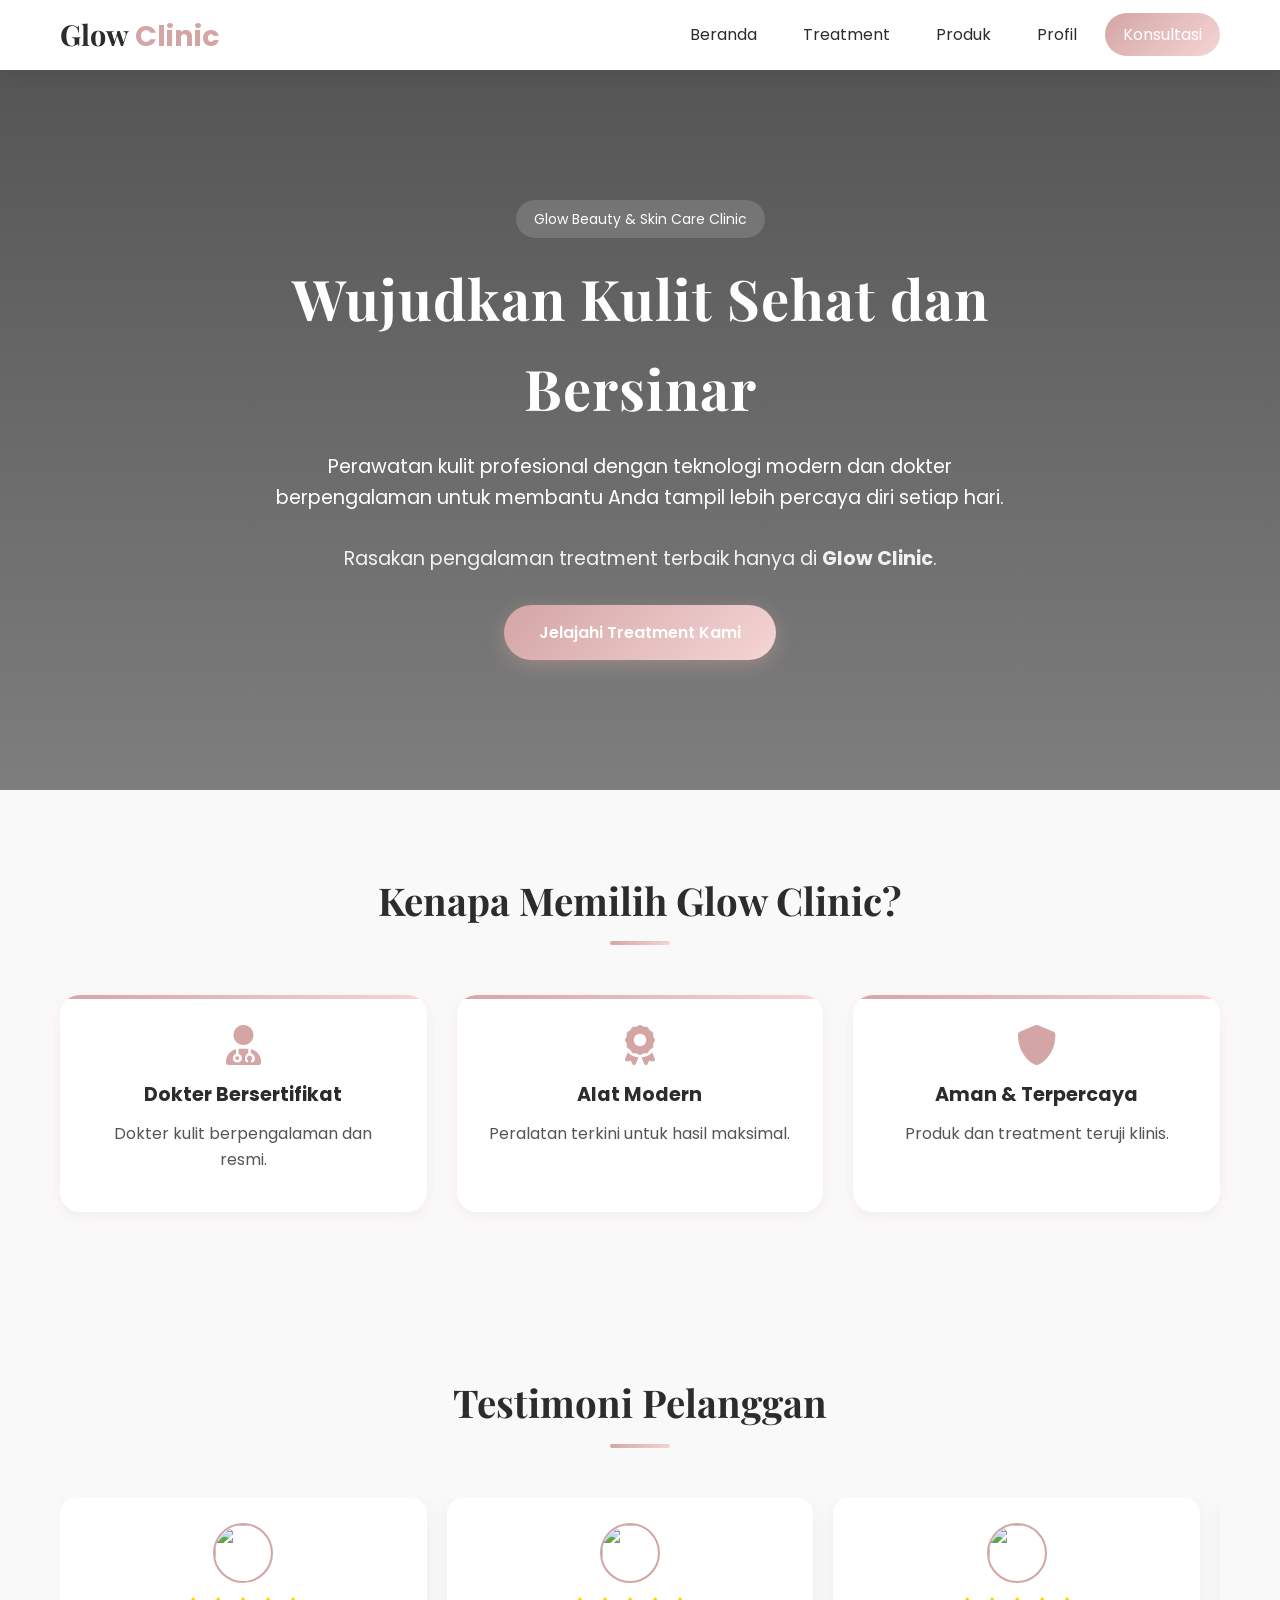
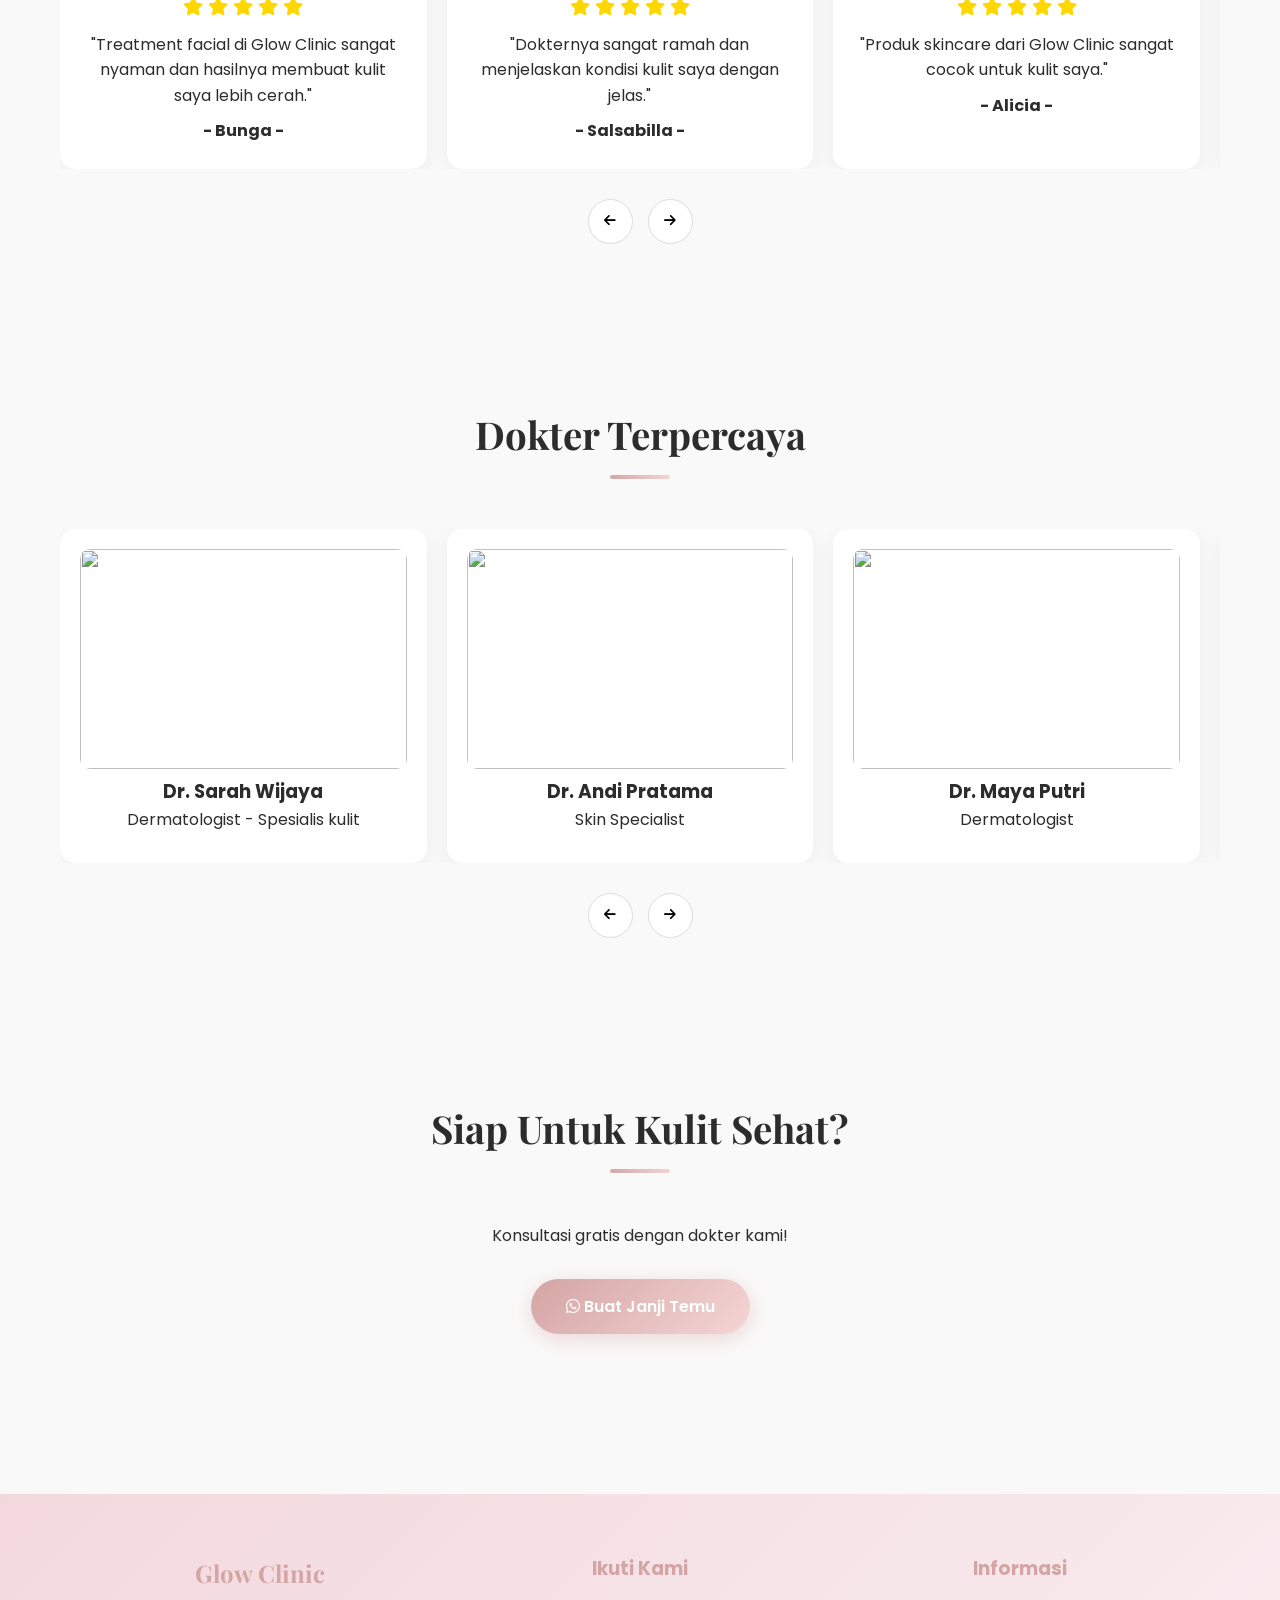
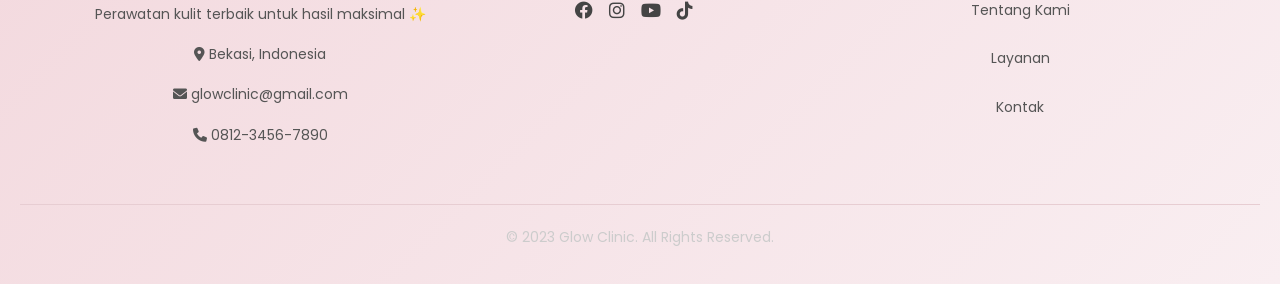
==== commit a5e4468e: "nambahin foto di index, nambah fitur search di treatment dan profil, perbaiki profil" ====
--- a/index.html
+++ b/index.html
@@ -84,6 +84,7 @@
         <!-- SLIDER -->
         <div class="testimonial-slider" id="testimonialSlider">
           <div class="testimonial-card">
+            <img src="https://randomuser.me/api/portraits/women/44.jpg" class="testi-img">
             <div class="stars">
               <i class="fas fa-star"></i>
               <i class="fas fa-star"></i>
@@ -99,6 +100,7 @@
           </div>
 
           <div class="testimonial-card">
+            <img src="https://randomuser.me/api/portraits/women/65.jpg" class="testi-img">
             <div class="stars">
               <i class="fas fa-star"></i>
               <i class="fas fa-star"></i>
@@ -114,6 +116,8 @@
           </div>
 
           <div class="testimonial-card">
+            <img src="https://randomuser.me/api/portraits/women/22.jpg" class="testi-img">
+
             <div class="stars">
               <i class="fas fa-star"></i>
               <i class="fas fa-star"></i>
@@ -129,6 +133,10 @@
 
           <!-- tambahan biar bisa scroll -->
           <div class="testimonial-card">
+            <img src="https://randomuser.me/api/portraits/women/33.jpg" class="testi-img">
+
+
+
             <div class="stars">
               <i class="fas fa-star"></i>
               <i class="fas fa-star"></i>
@@ -233,7 +241,7 @@
       <h2 class="logo">Glow Clinic</h2>
       <p>Perawatan kulit terbaik untuk hasil maksimal ✨</p>
 
-      <p><i class="fas fa-map-marker-alt"></i> Sukarame, Indonesia</p>
+      <p><i class="fas fa-map-marker-alt"></i> Bekasi, Indonesia</p>
       <p><i class="fas fa-envelope"></i> glowclinic@gmail.com</p>
       <p><i class="fas fa-phone"></i> 0812-3456-7890</p>
     </div>
--- a/css/style.css
+++ b/css/style.css
@@ -5,6 +5,11 @@
 /* ============================================
 1. RESET & FONT
 ============================================ */
+
+/* BIAR WEBSITE KELIATAN LEBIH SMOOTH SAAT DI SCROLL */
+html{
+    scroll-behavior: smooth;
+}
 
 *{
 margin:0;
@@ -721,10 +726,25 @@
   right: 20px;
   background: #25D366;
   color: white;
-  font-size: 25px;
-  padding: 15px;
-  border-radius: 50%;
-}
+
+  width: 60px;
+  height: 60px;
+
+  display: flex;
+  justify-content: center;
+  align-items: center;
+
+  font-size: 28px;
+
+  border-radius: 50%; /* INI KUNCINYA */
+  box-shadow: 0 4px 10px rgba(0,0,0,0.2);
+}
+
+.wa-float:hover {
+  transform: scale(1.1);
+  background: #1ebe5d;
+}
+
 
 /* GALERI */
 .gallery-grid {
@@ -1026,3 +1046,387 @@
   font-size: 13px;
   color: #777;
 }
+
+/* testimoni foto */
+.testi-img{
+  width:70px;
+  height:70px;
+  border-radius:50%;
+  object-fit:cover;
+  margin-bottom:10px;
+  border:3px solid var(--primary);
+}
+
+.testimonial-card{
+  min-width: calc(100% / 3 - 20px);
+}
+
+/* =========================
+FOOTER FINAL (CLEAN & ELEGANT)
+========================= */
+
+.footer {
+  background: linear-gradient(135deg, #f3d9de, #f9eef1);
+  padding: 60px 20px 20px;
+  color: #444;
+  margin-top: 80px;
+}
+
+.footer-container {
+  display: grid;
+  grid-template-columns: repeat(auto-fit, minmax(220px, 1fr));
+  gap: 40px;
+  max-width: 1100px;
+  margin: auto;
+}
+
+.footer-col h2.logo {
+  font-family: 'Playfair Display', serif;
+  color: var(--primary);
+}
+
+.footer-col h3 {
+  margin-bottom: 15px;
+  color: var(--primary);
+}
+
+.footer-col p,
+.footer-col a {
+  font-size: 14px;
+  color: #555;
+  text-decoration: none;
+  margin-bottom: 8px;
+  display: block;
+}
+
+.footer-col a:hover {
+  color: var(--primary);
+  transform: translateX(5px);
+  transition: 0.3s;
+}
+
+.footer-info i {
+  margin-right: 8px;
+  color: var(--primary);
+}
+
+.social-icons i {
+  font-size: 18px;
+  margin-right: 12px;
+  cursor: pointer;
+  transition: 0.3s;
+}
+
+.social-icons i:hover {
+  color: var(--primary);
+  transform: scale(1.2);
+}
+
+.footer-bottom {
+  text-align: center;
+  margin-top: 40px;
+  padding-top: 15px;
+  border-top: 1px solid #e7cdd2;
+  font-size: 13px;
+  color: #777;
+}
+
+/* ===============================
+VISI MISI UPGRADE
+=============================== */
+
+.profile-grid{
+  display:grid;
+  grid-template-columns:repeat(auto-fit,minmax(280px,1fr));
+  gap:25px;
+  margin-top:40px;
+}
+
+.profile-card{
+  background:#fff;
+  padding:30px;
+  border-radius:20px;
+  border:1px solid #eee;
+  transition:0.3s;
+  position:relative;
+}
+
+.profile-card:hover{
+  transform:translateY(-8px);
+  box-shadow:0 15px 40px rgba(0,0,0,0.05);
+}
+
+/* TITLE */
+.profile-card h3{
+  color:var(--primary);
+  margin-bottom:15px;
+  font-size:18px;
+}
+
+/* TEXT */
+.profile-card p,
+.profile-card li{
+  font-size:14px;
+  color:#666;
+  line-height:1.6;
+}
+
+/* LIST MISI */
+.profile-card ul{
+  padding-left:18px;
+}
+
+/* GARIS ATAS */
+.profile-card::before{
+  content:"";
+  position:absolute;
+  top:0;
+  left:0;
+  width:100%;
+  height:4px;
+  background:var(--gradient);
+  border-radius:20px 20px 0 0;
+}
+
+.contact-flex{
+  display:flex;
+  gap:40px;
+  flex-wrap:wrap;
+}
+
+.map-box, .social-box{
+  flex:1;
+  min-width:300px;
+}
+
+.testi-img{
+  width:60px;
+  height:60px;
+  border-radius:50%;
+  object-fit:cover;
+  margin-bottom:10px;
+  border:2px solid #d4a5a5;
+}
+ /* buat kolom search treatment dan produk */
+.card, .product-card{
+  transition: 0.3s;
+}
+
+/* revisi profil */
+/* PROFILE FLEX */
+.profile-flex {
+  display: flex;
+  gap: 40px;
+  align-items: center;
+  flex-wrap: wrap;
+}
+
+/* GAMBAR */
+.profile-image {
+  flex: 1;
+  min-width: 300px;
+}
+
+.profile-image img {
+  width: 100%;
+  border-radius: 20px;
+}
+
+/* KONTEN */
+.profile-content {
+  flex: 1;
+  min-width: 300px;
+}
+
+/* TAB BUTTON */
+.profile-tabs {
+  margin-bottom: 20px;
+}
+
+.tab-btn {
+  padding: 10px 20px;
+  border-radius: 20px;
+  border: none;
+  background: #eee;
+  margin-right: 10px;
+  cursor: pointer;
+}
+
+.tab-btn.active {
+  background: var(--primary);
+  color: white;
+}
+
+/* TAB CONTENT */
+.tab-content {
+  display: none;
+}
+
+.tab-content.active {
+  display: block;
+}
+
+/* TEXT */
+.tab-content p {
+  margin-bottom: 15px;
+  color: #555;
+  line-height: 1.7;
+}
+
+/* STATS */
+.profile-stats {
+  display: flex;
+  gap: 30px;
+  margin-top: 20px;
+}
+
+.profile-stats div h3 {
+  color: var(--primary);
+}
+
+/* RESPONSIVE */
+@media(max-width:768px){
+  .profile-flex{
+    flex-direction: column;
+  }
+}
+
+/* =========================
+GALERI SLIDER AESTHETIC
+========================= */
+
+.gallery-slider {
+  display: flex;
+  gap: 20px;
+  overflow: hidden;
+  scroll-behavior: smooth;
+  padding: 10px 0;
+}
+
+/* GAMBAR */
+.gallery-slider img {
+  min-width: calc(100% / 3 - 20px);
+  height: 230px;
+  object-fit: cover;
+  border-radius: 20px;
+  cursor: pointer;
+  transition: 0.4s;
+}
+
+/* HOVER EFFECT */
+.gallery-slider img:hover {
+  transform: scale(1.05);
+  filter: brightness(0.8);
+}
+
+/* SHADOW BIAR PREMIUM */
+.gallery-slider img {
+  box-shadow: 0 10px 25px rgba(0,0,0,0.08);
+}
+
+/* RESPONSIVE */
+@media(max-width:768px){
+  .gallery-slider img {
+    min-width: 80%;
+  }
+}
+
+/* ===============================
+LOKASI + KONTAK CLEAN AESTHETIC
+=============================== */
+
+.contact-flex {
+  display: flex;
+  gap: 40px;
+  flex-wrap: wrap;
+  align-items: flex-start;
+}
+
+/* MAP */
+.map-box {
+  flex: 1;
+  min-width: 300px;
+}
+
+.map-container iframe {
+  border-radius: 15px;
+  box-shadow: 0 10px 25px rgba(0,0,0,0.08);
+}
+
+/* KANAN */
+.social-box {
+  flex: 1;
+  min-width: 300px;
+  display: flex;
+  align-items: center;
+}
+
+/* CARD */
+.contact-card {
+  background: #fff;
+  width: 100%;
+  padding: 30px;
+  border-radius: 20px;
+  box-shadow: 0 10px 30px rgba(0,0,0,0.05);
+  text-align: center;
+}
+
+/* ICON SOSIAL */
+.social-icons-clean {
+  display: flex;
+  justify-content: center;
+  gap: 15px;
+  margin-bottom: 20px;
+}
+
+.social-icons-clean a {
+  width: 50px;
+  height: 50px;
+  border-radius: 50%;
+  background: var(--gradient);
+  display: flex;
+  align-items: center;
+  justify-content: center;
+  color: white;
+  font-size: 18px;
+  transition: 0.3s;
+}
+
+.social-icons-clean a:hover {
+  transform: scale(1.1);
+}
+
+/* GARIS */
+.contact-card hr {
+  border: none;
+  height: 1px;
+  background: #eee;
+  margin: 20px 0;
+}
+
+/* TEXT */
+.contact-list p {
+  font-size: 14px;
+  color: #555;
+  margin: 10px 0;
+}
+
+.contact-list i {
+  margin-right: 8px;
+  color: var(--primary);
+}
+
+.social-icons-clean a:nth-child(1){background:#E1306C;} /* IG */
+.social-icons-clean a:nth-child(2){background:#25D366;} /* WA */
+.social-icons-clean a:nth-child(3){background:#000;}    /* TikTok */
+
+p {
+  padding-bottom: 10px;
+}
+
+/* GAMBAR KIRI PROFIL  */
+.profile-image img {
+  width: 500px;
+  height: 600px;
+
+}
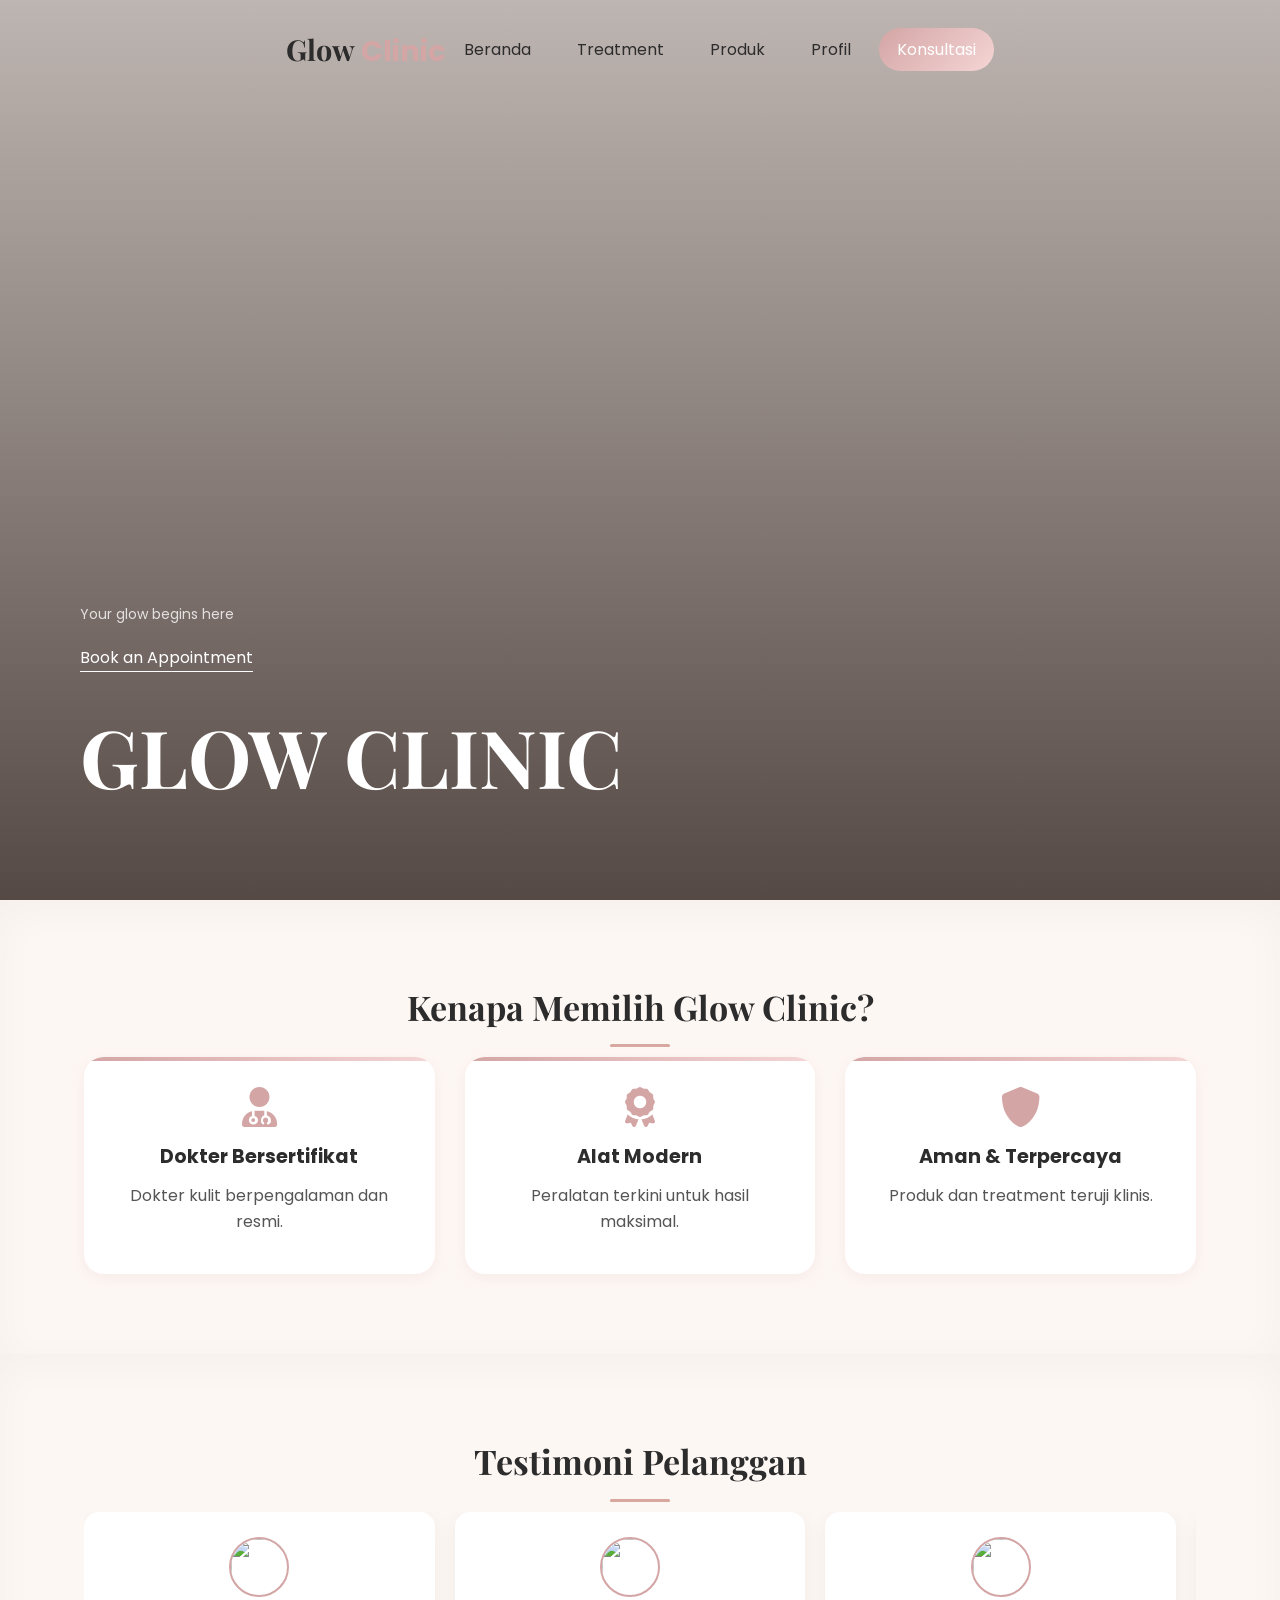
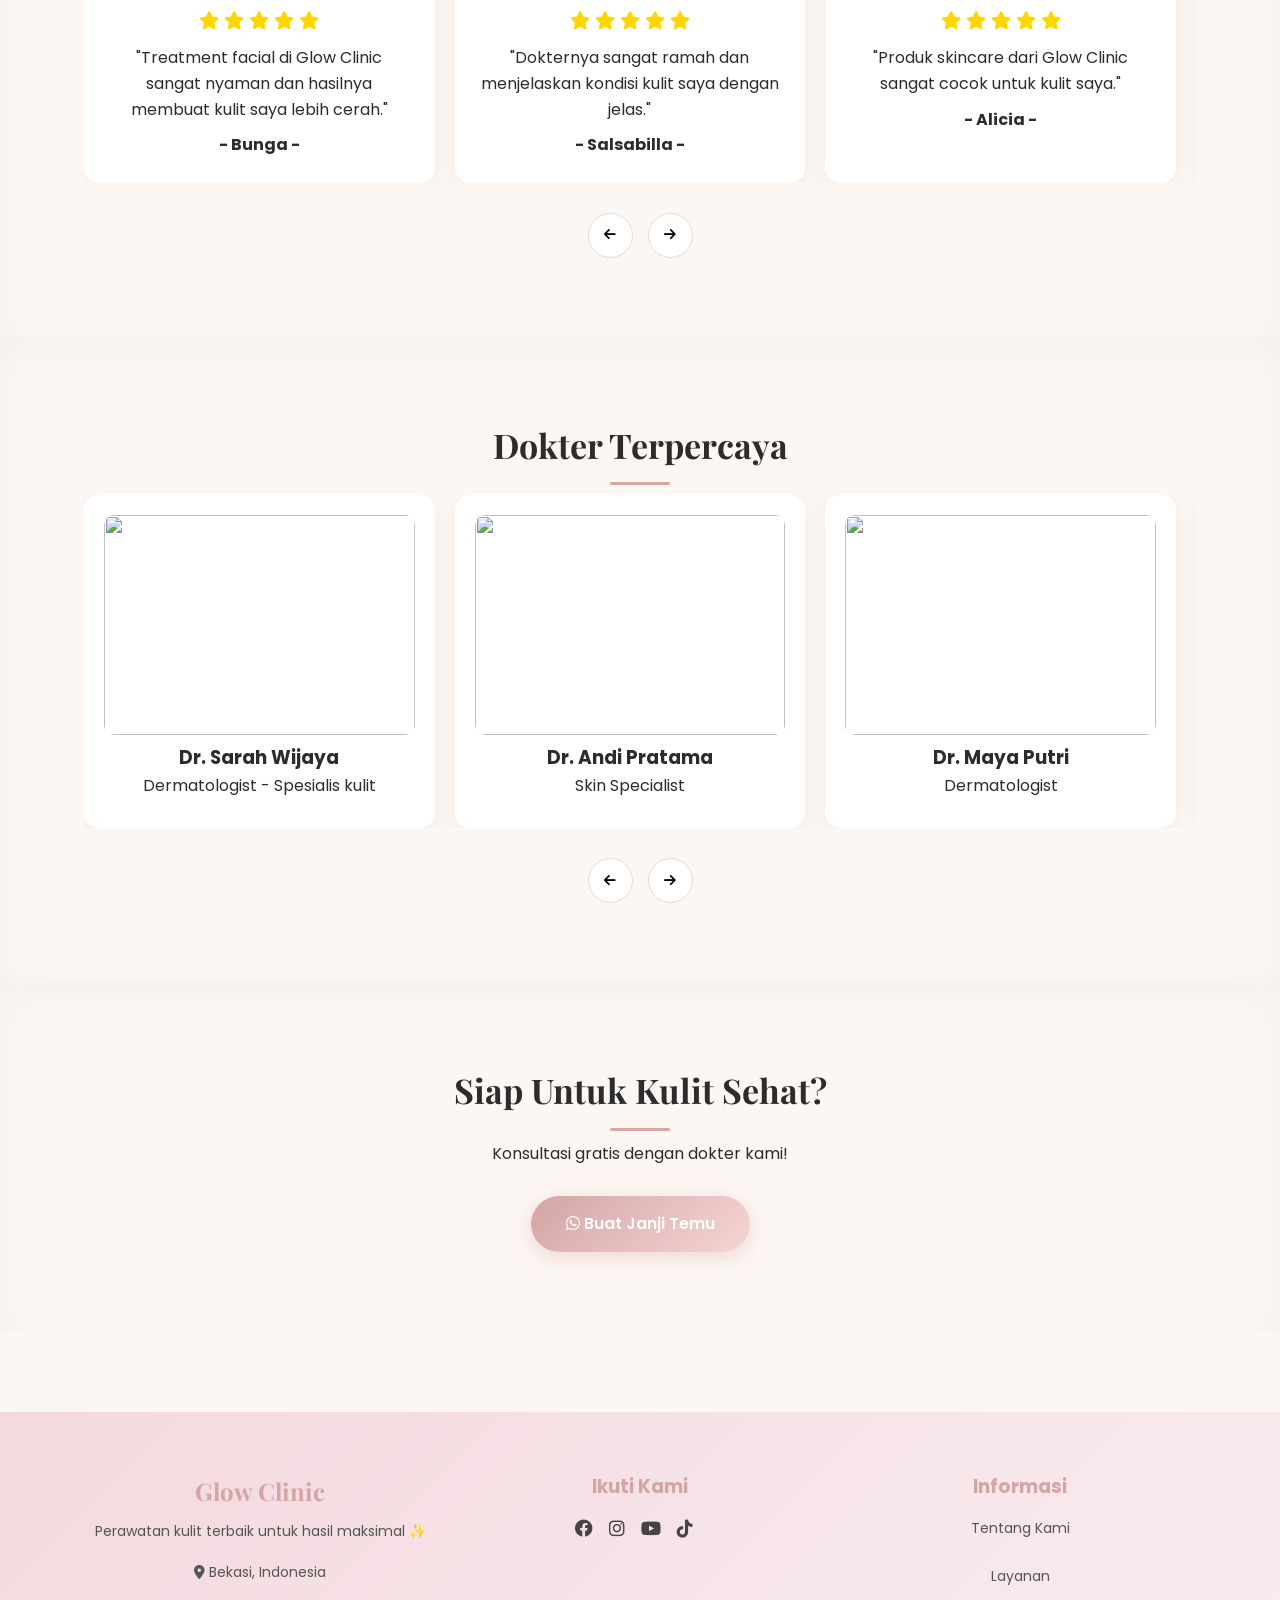
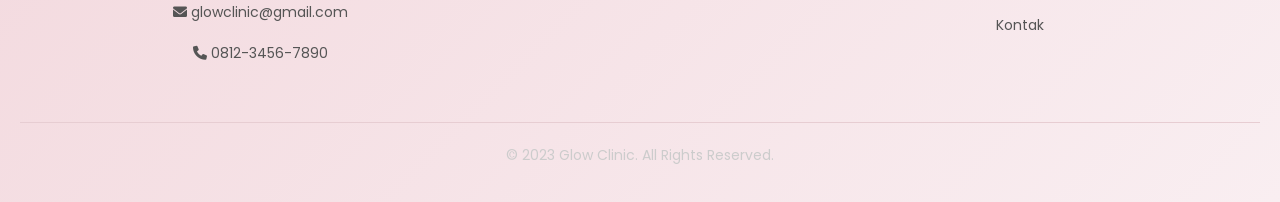
==== commit 9b470a35: "update beranda" ====
--- a/index.html
+++ b/index.html
@@ -4,48 +4,46 @@
     <meta charset="UTF-8" />
     <meta name="viewport" content="width=device-width, initial-scale=1.0" />
     <title>Glow Clinic - Beranda</title>
-    <!-- Font Awesome untuk Ikon -->
+
+    <!-- FONT AWESOME -->
     <link
       rel="stylesheet"
       href="https://cdnjs.cloudflare.com/ajax/libs/font-awesome/6.0.0/css/all.min.css"
     />
-    <!-- CSS Utama -->
-    <link rel="stylesheet" href="css/style.css" />
-    <!-- GOOGLE FONT AESTHETIC -->
+
+    <!-- GOOGLE FONT -->
     <link
       href="https://fonts.googleapis.com/css2?family=Playfair+Display:wght@500;600;700&family=Poppins:wght@300;400;500;600&display=swap"
       rel="stylesheet"
     />
+
+    <!-- CSS -->
+    <link rel="stylesheet" href="css/style.css" />
   </head>
+
   <body>
-    <!-- 1. CONTAINER NAVBAR (TEMPAT NAVBAR AKAN DIMUAT) -->
+
+    <!-- NAVBAR -->
     <div id="navbar-container"></div>
 
-    <!-- 2. HERO SECTION (BANNER UTAMA) -->
-    <section id="home" class="hero">
-      <div class="hero-content">
-        <span class="hero-tagline">Glow Beauty & Skin Care Clinic</span>
-
-        <h1>Wujudkan Kulit Sehat dan Bersinar</h1>
-
-        <p>
-          Perawatan kulit profesional dengan teknologi modern dan dokter
-          berpengalaman untuk membantu Anda tampil lebih percaya diri setiap
-          hari.
-        </p>
-
-        <p class="hero-sub">
-          Rasakan pengalaman treatment terbaik hanya di
-          <strong>Glow Clinic</strong>.
-        </p>
-
-        <a href="treatment.html" class="btn-primary">
-          Jelajahi Treatment Kami
-        </a>
-      </div>
-    </section>
-
-    <!-- 3. SECTION KENAPA KAMI -->
+    <!-- HERO BARU -->
+    <section class="hero-full">
+
+  <div class="hero-overlay"></div>
+
+  <div class="hero-content-full">
+    <p class="hero-small">Your glow begins here</p>
+
+    <a href="konsultasi.html" class="hero-link">
+      Book an Appointment
+    </a>
+
+    <h1 class="hero-big">GLOW CLINIC</h1>
+  </div>
+
+</section>
+
+<!-- 3. SECTION KENAPA KAMI -->
     <section class="section-padding">
       <div class="container">
         <h2 class="section-title">Kenapa Memilih Glow Clinic?</h2>
@@ -277,4 +275,4 @@
     <script src="/js/doctor-slider.js"></script>
     <script src="/js/testimoni-slider.js"></script>
   </body>
-</html>+</html>
--- a/css/style.css
+++ b/css/style.css
@@ -121,60 +121,67 @@
 /* ============================================
 4. HERO SECTION
 ============================================ */
-
-.hero{
-background:
-linear-gradient(rgba(44,44,44,0.8),rgba(44,44,44,0.6)),
-url('https://images.unsplash.com/photo-1570172619644-dfd03ed5d881?w=1920');
-background-size:cover;
-background-position:center;
-min-height:80vh;
-
-display:flex;
-align-items:center;
-justify-content:center;
-
-text-align:center;
-color:white;
-}
-
-.hero-content{
-max-width:800px;
-padding:20px;
-}
-
-/* HERO TAGLINE */
-
-.hero-tagline{
-display:inline-block;
-background:rgba(255,255,255,0.15);
-padding:8px 18px;
-border-radius:20px;
-font-size:14px;
-margin-bottom:15px;
-backdrop-filter:blur(4px);
-}
-
-/* HERO TITLE */
-
-.hero-content h1{
-font-family:'Playfair Display', serif;
-font-size:3.5rem;
-margin-bottom:20px;
-letter-spacing:1px;
-}
-
-/* HERO TEXT */
-
-.hero-content p{
-font-size:1.2rem;
-margin-bottom:20px;
-}
-
-.hero-sub{
-opacity:0.9;
-}
-
+.hero-full {
+  position: relative;
+  height: 100vh;
+
+  /* GAMBAR KAMU */
+  background: url('https://i.pinimg.com/1200x/0a/00/ae/0a00aeeb7edf7805478770b0df088bd3.jpg') center/cover no-repeat;
+
+  display: flex;
+  align-items: flex-end;
+  padding: 80px;
+  color: white;
+}
+
+/* OVERLAY COKLAT */
+.hero-overlay {
+  position: absolute;
+  inset: 0;
+  background: linear-gradient(
+    to top,
+    rgba(44, 30, 25, 0.8),   /* COKLAT GELAP */
+    rgba(44, 30, 25, 0.3)
+  );
+}
+
+/* TEXT */
+.hero-content-full {
+  position: relative;
+  z-index: 2;
+}
+
+.hero-small {
+  font-size: 14px;
+  opacity: 0.8;
+  margin-bottom: 10px;
+}
+
+.hero-link {
+  display: inline-block;
+  margin-bottom: 20px;
+  color: white;
+  border-bottom: 1px solid white;
+}
+
+.hero-big {
+  font-family: 'Playfair Display', serif;
+  font-size: 80px;
+}
+
+header {
+  position: absolute;
+  top: 0;
+  width: 100%;
+  padding: 15px 5%;
+  display: flex;
+  justify-content: space-between;
+  align-items: center;
+
+  background: transparent !important; /* PAKSA TRANSPARAN */
+  box-shadow: none !important;
+  z-index: 10;
+}
 /* BUTTON */
 
 .btn-primary{
@@ -199,7 +206,8 @@
 ============================================ */
 
 .section-padding{
-padding:80px 0;
+padding:80px 5%;
+background: transparent;
 }
 
 .section-title{
@@ -1429,4 +1437,123 @@
   width: 500px;
   height: 600px;
 
-}+}
+
+/* ================= HERO TREATMENT ================= */
+.hero-treatment {
+  padding-top: 120px;
+  padding-bottom: 60px;
+  text-align: center;
+  background: linear-gradient(to bottom, #f7f3f0, #ffffff);
+}
+
+.hero-treatment h1 {
+  font-size: 42px;
+  font-family: 'Playfair Display', serif;
+  margin-bottom: 10px;
+}
+
+.hero-treatment p {
+  color: #777;
+}
+
+/* ================= SECTION TREATMENT ================= */
+#treatment {
+  background: #fff;
+  padding-top: 40px;
+}
+
+/* JUDUL */
+.section-title {
+  text-align: center;
+  font-size: 34px;
+  margin-bottom: 10px;
+}
+
+.section-title::after {
+  content: "";
+  display: block;
+  width: 60px;
+  height: 3px;
+  background: #d8a7a0;
+  margin: 10px auto 0;
+  border-radius: 10px;
+}
+
+/* SEARCH */
+#searchTreatment {
+  width: 50%;
+  padding: 14px 20px;
+  border-radius: 30px;
+  border: 1px solid #eee;
+  box-shadow: 0 4px 15px rgba(0,0,0,0.05);
+}
+
+/* GRID */
+.grid-treatment {
+  display: grid;
+  grid-template-columns: repeat(auto-fit, minmax(250px, 1fr));
+  gap: 25px;
+  margin-top: 40px;
+}
+
+/* CARD */
+.card {
+  border-radius: 20px;
+  overflow: hidden;
+  background: #fff;
+  box-shadow: 0 8px 25px rgba(0,0,0,0.05);
+  transition: 0.3s;
+}
+
+.card:hover {
+  transform: translateY(-8px);
+}
+
+/* IMAGE */
+.card img {
+  width: 100%;
+  height: 200px;
+  object-fit: cover;
+}
+
+/* CONTENT */
+.card-content {
+  padding: 15px;
+}
+
+.card-content h3 {
+  font-size: 18px;
+  margin-bottom: 5px;
+}
+
+.card-content p {
+  font-size: 14px;
+  color: #777;
+}
+
+.price {
+  display: inline-block;
+  margin-top: 10px;
+  color: #d8a7a0;
+  font-weight: bold;
+}
+
+/* Navbar treatment */
+body.treatment-page header {
+  background: transparent !important;
+  box-shadow: none !important;
+}
+
+body {
+  background: #fdf7f4;
+}
+.section-padding {
+  background: #fdf7f4;
+}
+.section-padding {
+  background: #fdf7f4;
+  box-shadow: inset 0 10px 40px rgba(0,0,0,0.03);
+}
+background: linear-gradient(to bottom, #f6f1ed, #ffffff);
+
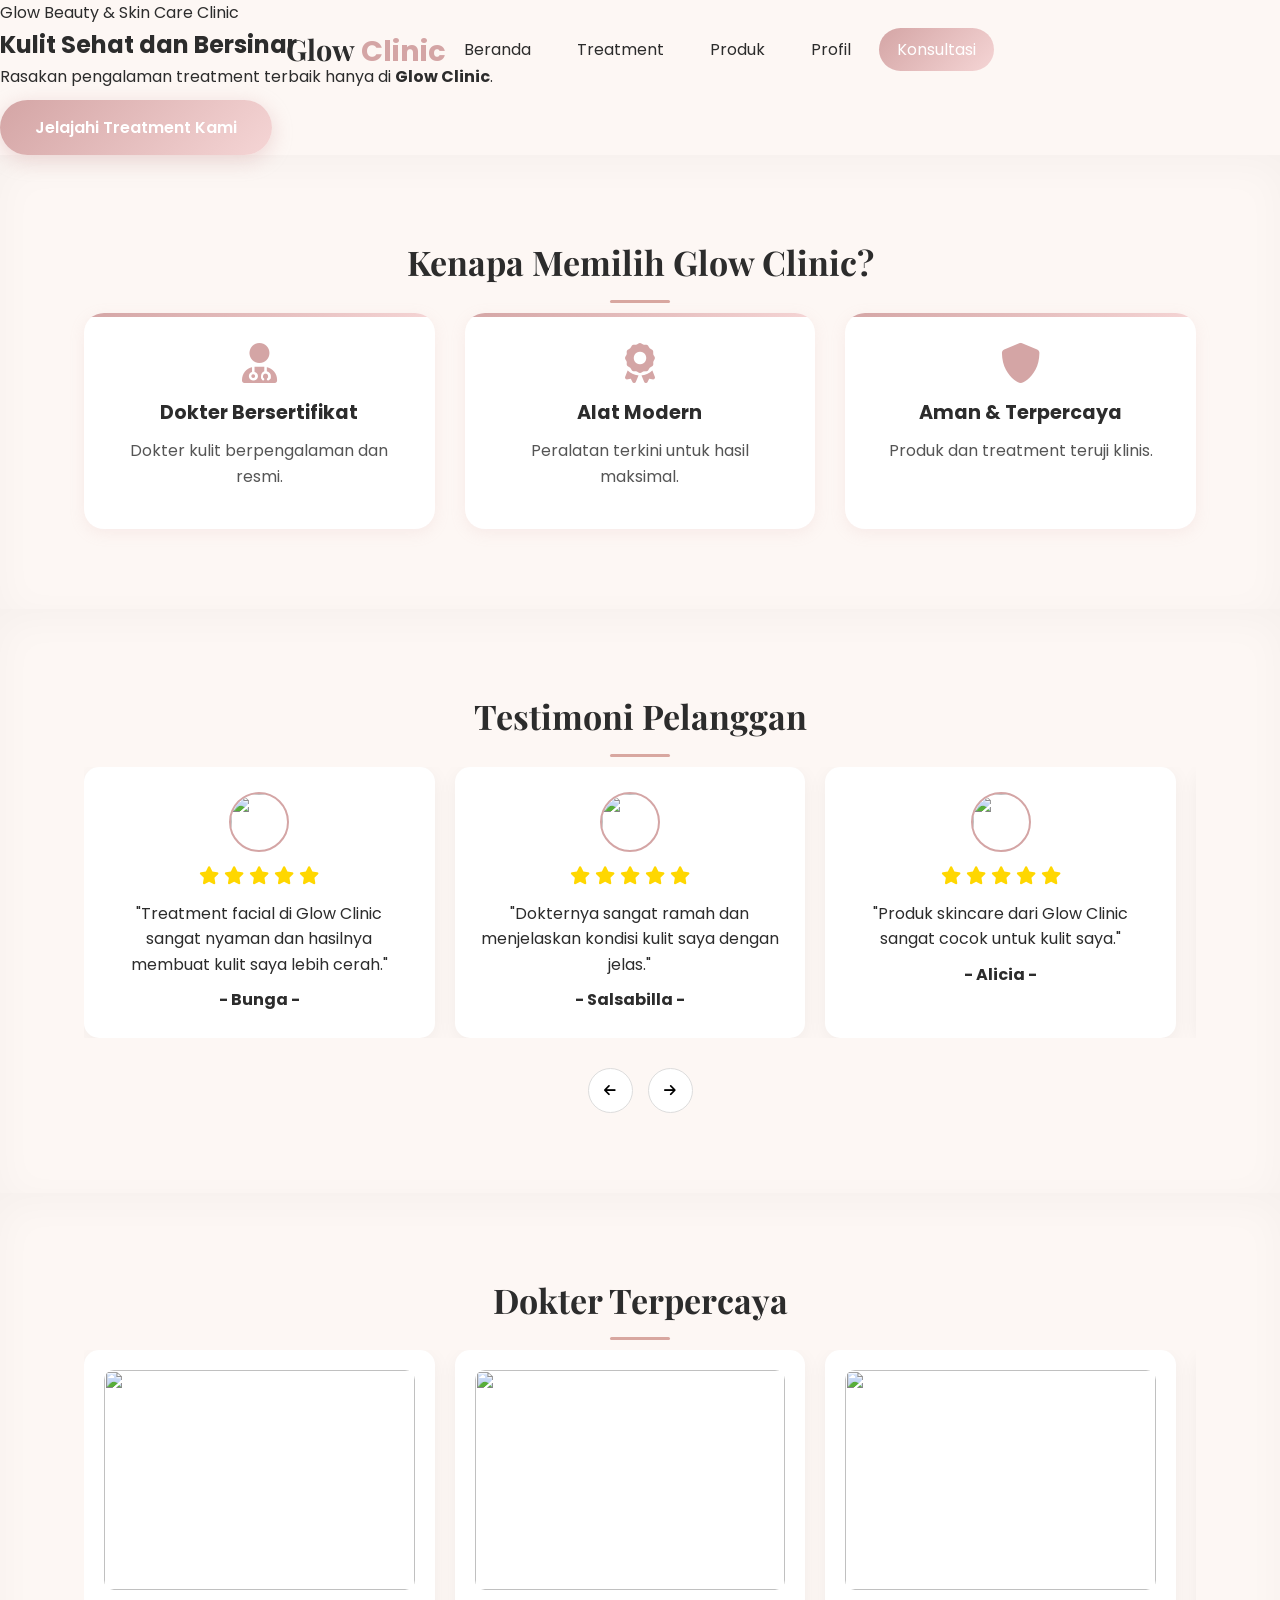
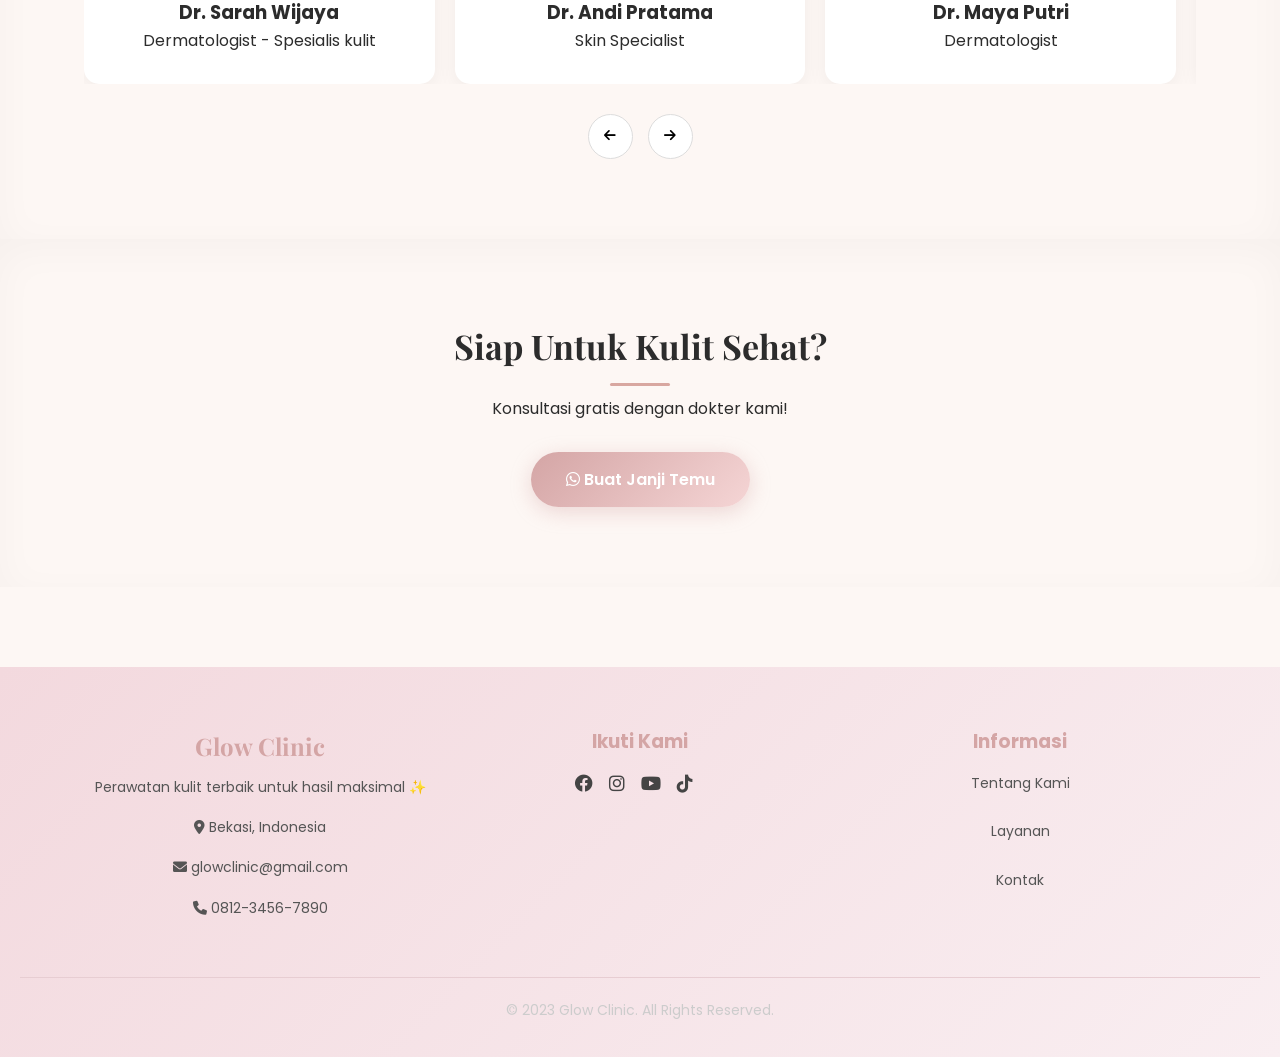
==== commit b654ae6e: "edited the text on index hero section" ====
--- a/index.html
+++ b/index.html
@@ -4,46 +4,42 @@
     <meta charset="UTF-8" />
     <meta name="viewport" content="width=device-width, initial-scale=1.0" />
     <title>Glow Clinic - Beranda</title>
-
-    <!-- FONT AWESOME -->
+    <!-- Font Awesome untuk Ikon -->
     <link
       rel="stylesheet"
       href="https://cdnjs.cloudflare.com/ajax/libs/font-awesome/6.0.0/css/all.min.css"
     />
-
-    <!-- GOOGLE FONT -->
+    <!-- CSS Utama -->
+    <link rel="stylesheet" href="css/style.css" />
+    <!-- GOOGLE FONT AESTHETIC -->
     <link
       href="https://fonts.googleapis.com/css2?family=Playfair+Display:wght@500;600;700&family=Poppins:wght@300;400;500;600&display=swap"
       rel="stylesheet"
     />
-
-    <!-- CSS -->
-    <link rel="stylesheet" href="css/style.css" />
   </head>
-
   <body>
-
-    <!-- NAVBAR -->
+    <!-- 1. CONTAINER NAVBAR (TEMPAT NAVBAR AKAN DIMUAT) -->
     <div id="navbar-container"></div>
 
-    <!-- HERO BARU -->
-    <section class="hero-full">
-
-  <div class="hero-overlay"></div>
-
-  <div class="hero-content-full">
-    <p class="hero-small">Your glow begins here</p>
-
-    <a href="konsultasi.html" class="hero-link">
-      Book an Appointment
-    </a>
-
-    <h1 class="hero-big">GLOW CLINIC</h1>
-  </div>
-
-</section>
-
-<!-- 3. SECTION KENAPA KAMI -->
+    <!-- 2. HERO SECTION (BANNER UTAMA) -->
+    <section id="home" class="hero">
+      <div class="hero-content">
+        <span class="hero-tagline">Glow Beauty & Skin Care Clinic</span>
+
+        <h1>Kulit Sehat dan Bersinar</h1>
+
+        <p class="hero-sub">
+          Rasakan pengalaman treatment terbaik hanya di
+          <strong>Glow Clinic</strong>.
+        </p>
+
+        <a href="treatment.html" class="btn-primary">
+          Jelajahi Treatment Kami
+        </a>
+      </div>
+    </section>
+
+    <!-- 3. SECTION KENAPA KAMI -->
     <section class="section-padding">
       <div class="container">
         <h2 class="section-title">Kenapa Memilih Glow Clinic?</h2>
@@ -73,7 +69,6 @@
       </div>
     </section>
 
-
     <!-- BUAT KOLOM TESTIMONI GLOW CLINIC -->
     <section class="section-padding bg-light">
       <div class="container">
@@ -82,7 +77,10 @@
         <!-- SLIDER -->
         <div class="testimonial-slider" id="testimonialSlider">
           <div class="testimonial-card">
-            <img src="https://randomuser.me/api/portraits/women/44.jpg" class="testi-img">
+            <img
+              src="https://randomuser.me/api/portraits/women/44.jpg"
+              class="testi-img"
+            />
             <div class="stars">
               <i class="fas fa-star"></i>
               <i class="fas fa-star"></i>
@@ -98,7 +96,10 @@
           </div>
 
           <div class="testimonial-card">
-            <img src="https://randomuser.me/api/portraits/women/65.jpg" class="testi-img">
+            <img
+              src="https://randomuser.me/api/portraits/women/65.jpg"
+              class="testi-img"
+            />
             <div class="stars">
               <i class="fas fa-star"></i>
               <i class="fas fa-star"></i>
@@ -114,7 +115,10 @@
           </div>
 
           <div class="testimonial-card">
-            <img src="https://randomuser.me/api/portraits/women/22.jpg" class="testi-img">
+            <img
+              src="https://randomuser.me/api/portraits/women/22.jpg"
+              class="testi-img"
+            />
 
             <div class="stars">
               <i class="fas fa-star"></i>
@@ -131,9 +135,10 @@
 
           <!-- tambahan biar bisa scroll -->
           <div class="testimonial-card">
-            <img src="https://randomuser.me/api/portraits/women/33.jpg" class="testi-img">
-
-
+            <img
+              src="https://randomuser.me/api/portraits/women/33.jpg"
+              class="testi-img"
+            />
 
             <div class="stars">
               <i class="fas fa-star"></i>
@@ -213,7 +218,7 @@
     </section>
     <!-- END OF SECTION DOKTER -->
 
-<!-- TEMPAT PENGHUBUNG BUTTON JANJI TEMU DIARAHIN KE WHATSAPP  -->
+    <!-- TEMPAT PENGHUBUNG BUTTON JANJI TEMU DIARAHIN KE WHATSAPP  -->
     <section class="bg-light section-padding">
       <div class="container" style="text-align: center">
         <h2 class="section-title">Siap Untuk Kulit Sehat?</h2>
@@ -228,47 +233,44 @@
       </div>
     </section>
     <!-- mau dipindahin di halaman about -->
-    
-
-  <!-- FOOTER -->
+
+    <!-- FOOTER -->
     <footer class="footer">
-  <div class="footer-container">
-
-    <!-- KIRI -->
-    <div class="footer-col">
-      <h2 class="logo">Glow Clinic</h2>
-      <p>Perawatan kulit terbaik untuk hasil maksimal ✨</p>
-
-      <p><i class="fas fa-map-marker-alt"></i> Bekasi, Indonesia</p>
-      <p><i class="fas fa-envelope"></i> glowclinic@gmail.com</p>
-      <p><i class="fas fa-phone"></i> 0812-3456-7890</p>
-    </div>
-
-    <!-- TENGAH -->
-    <div class="footer-col">
-      <h3>Ikuti Kami</h3>
-      <div class="social-icons">
-        <i class="fab fa-facebook"></i>
-        <i class="fab fa-instagram"></i>
-        <i class="fab fa-youtube"></i>
-        <i class="fab fa-tiktok"></i>
-      </div>
-    </div>
-
-    <!-- KANAN -->
-    <div class="footer-col">
-      <h3>Informasi</h3>
-      <p><a href="profil.html">Tentang Kami</a></p>
-      <p><a href="treatment.html">Layanan</a></p>
-      <p><a href="konsultasi.html">Kontak</a></p>
-    </div>
-
-  </div>
-
-  <div class="footer-bottom">
-    <p>© 2023 Glow Clinic. All Rights Reserved.</p>
-  </div>
-</footer>
+      <div class="footer-container">
+        <!-- KIRI -->
+        <div class="footer-col">
+          <h2 class="logo">Glow Clinic</h2>
+          <p>Perawatan kulit terbaik untuk hasil maksimal ✨</p>
+
+          <p><i class="fas fa-map-marker-alt"></i> Bekasi, Indonesia</p>
+          <p><i class="fas fa-envelope"></i> glowclinic@gmail.com</p>
+          <p><i class="fas fa-phone"></i> 0812-3456-7890</p>
+        </div>
+
+        <!-- TENGAH -->
+        <div class="footer-col">
+          <h3>Ikuti Kami</h3>
+          <div class="social-icons">
+            <i class="fab fa-facebook"></i>
+            <i class="fab fa-instagram"></i>
+            <i class="fab fa-youtube"></i>
+            <i class="fab fa-tiktok"></i>
+          </div>
+        </div>
+
+        <!-- KANAN -->
+        <div class="footer-col">
+          <h3>Informasi</h3>
+          <p><a href="profil.html">Tentang Kami</a></p>
+          <p><a href="treatment.html">Layanan</a></p>
+          <p><a href="konsultasi.html">Kontak</a></p>
+        </div>
+      </div>
+
+      <div class="footer-bottom">
+        <p>© 2023 Glow Clinic. All Rights Reserved.</p>
+      </div>
+    </footer>
 
     <!-- JavaScript -->
     <script src="/js/navbar.js"></script>
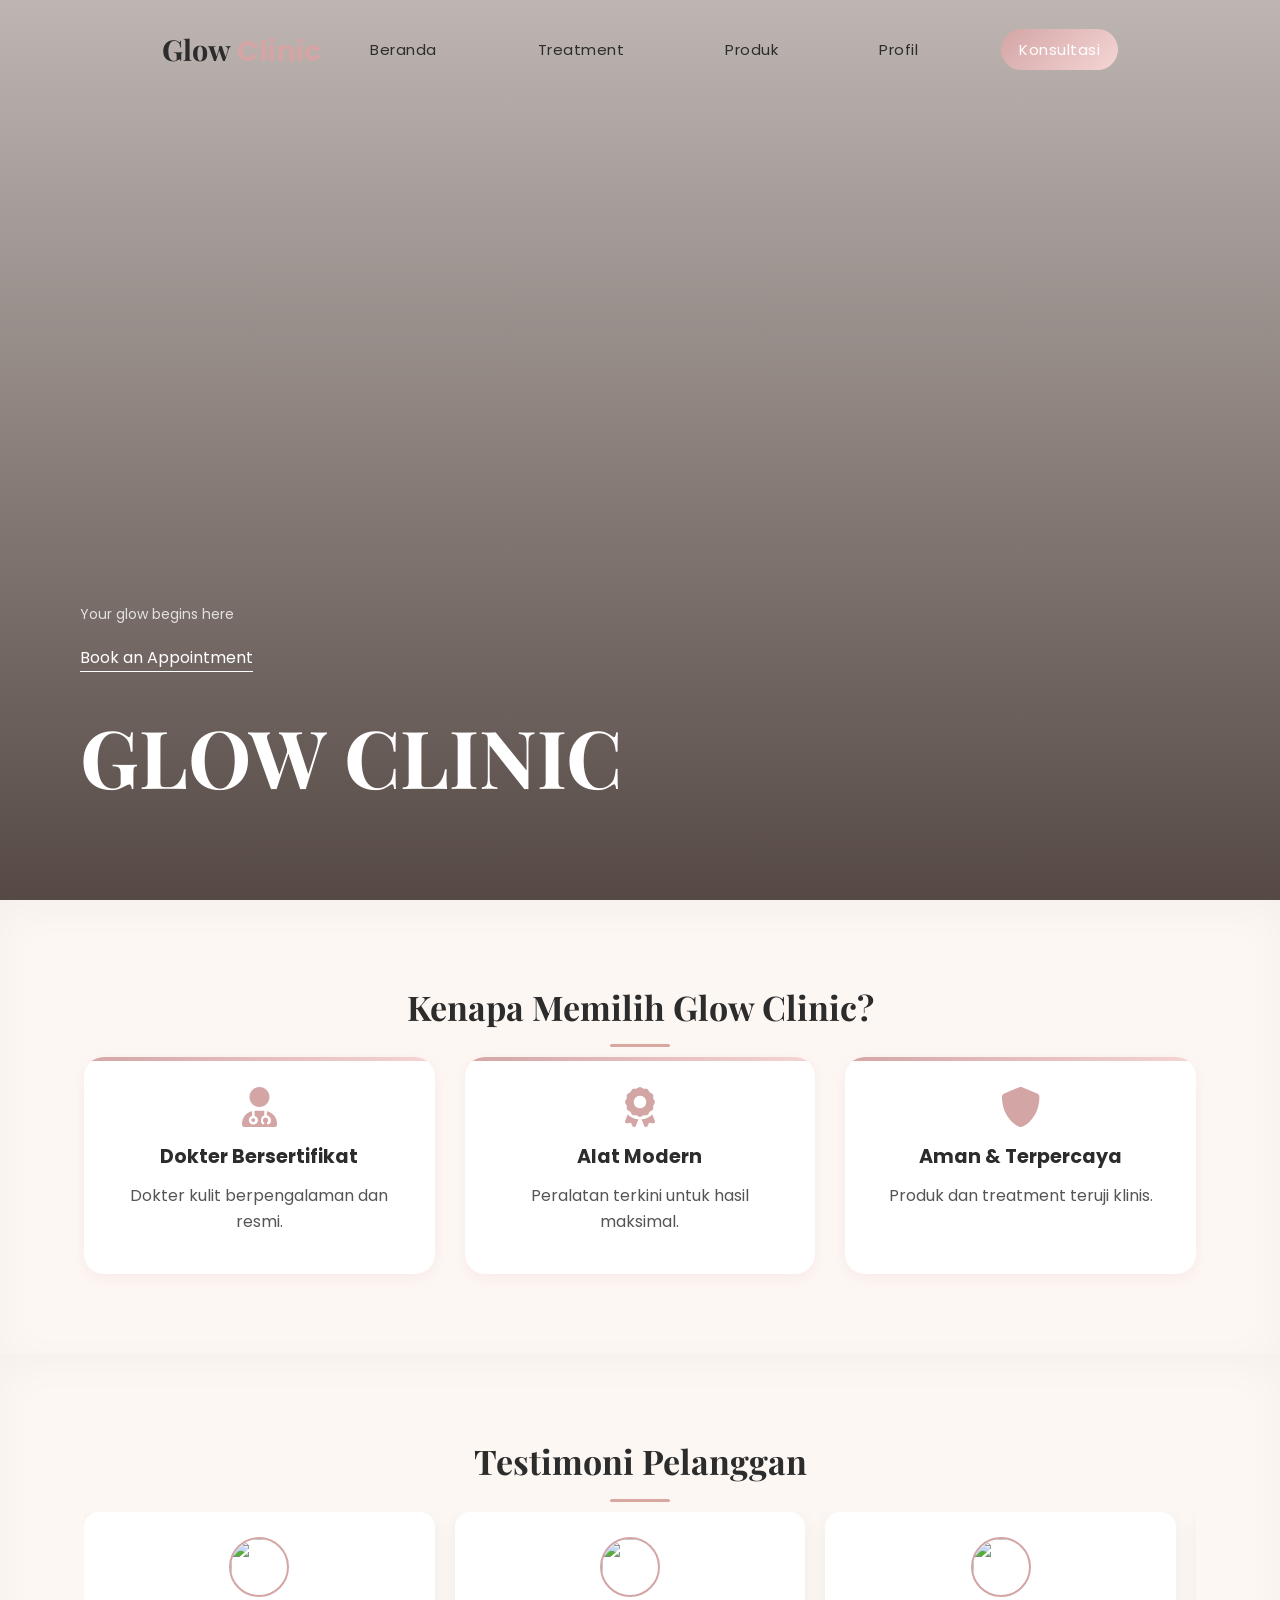
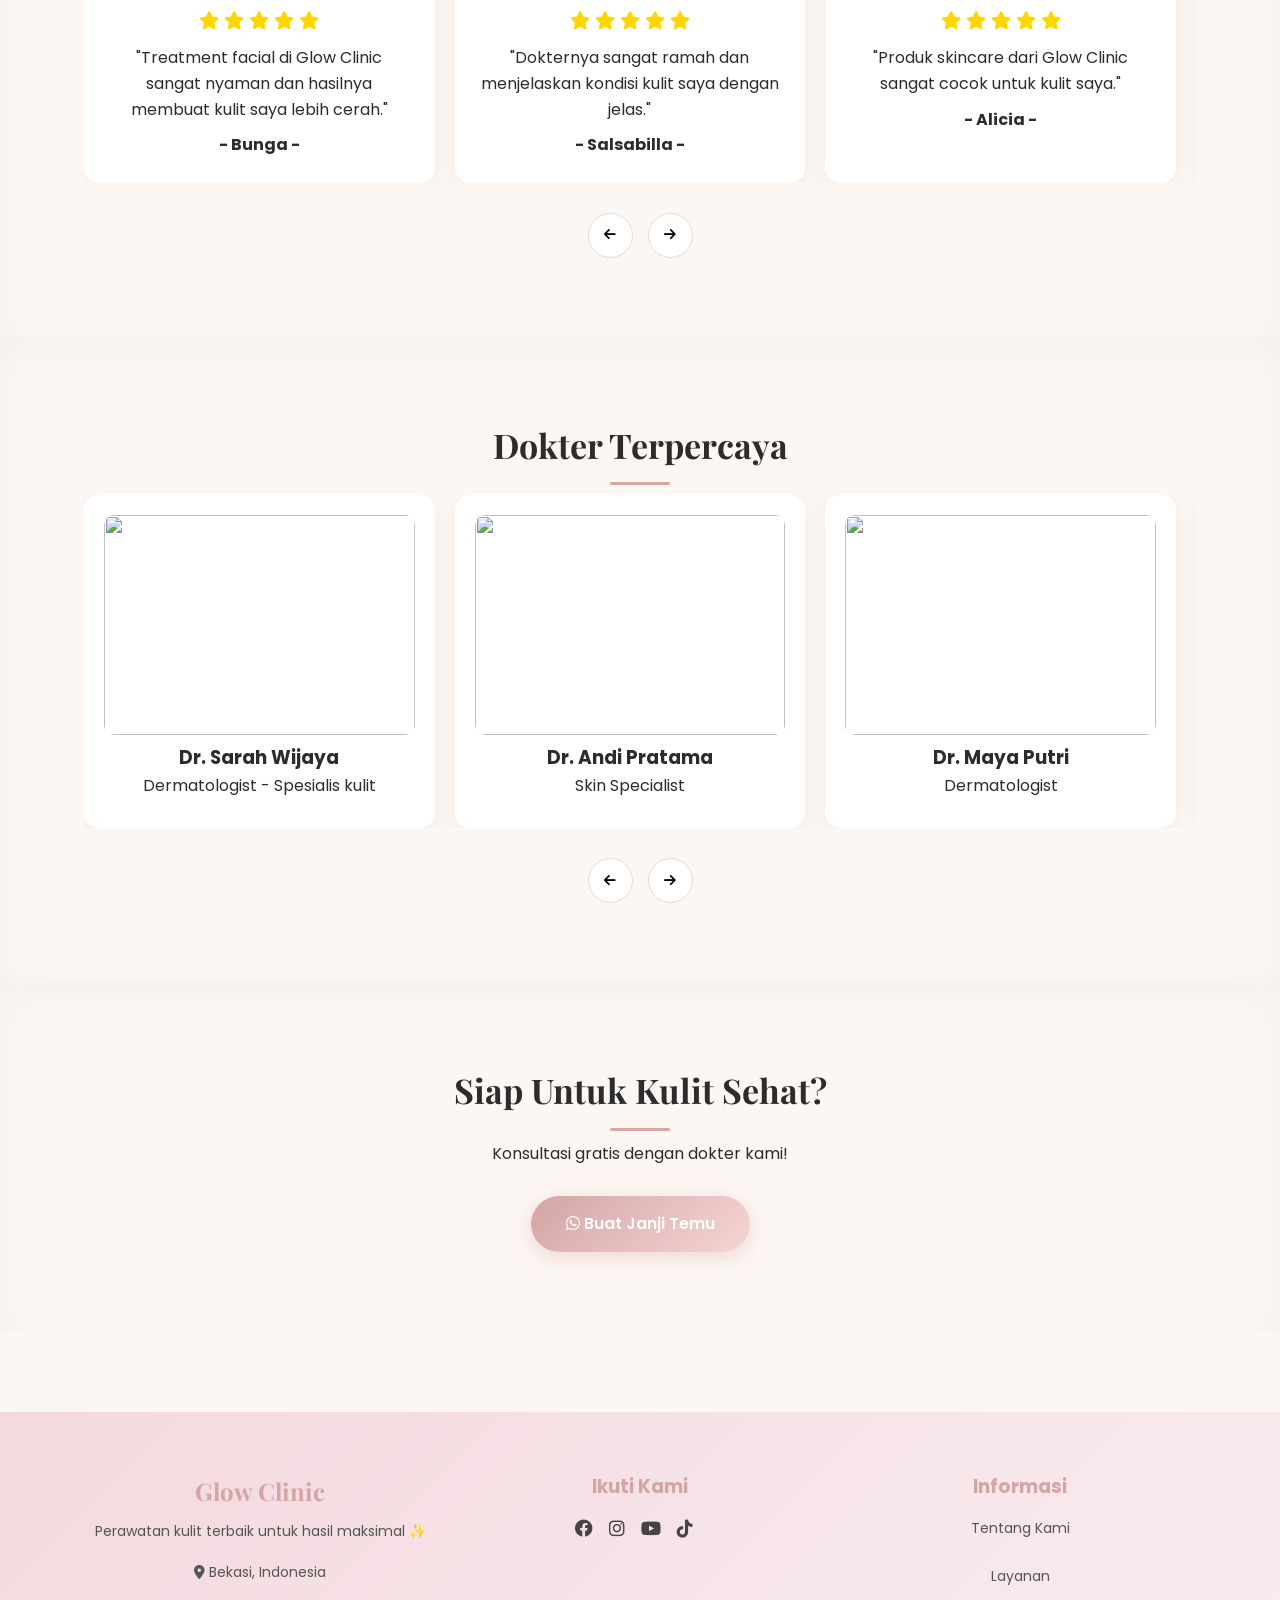
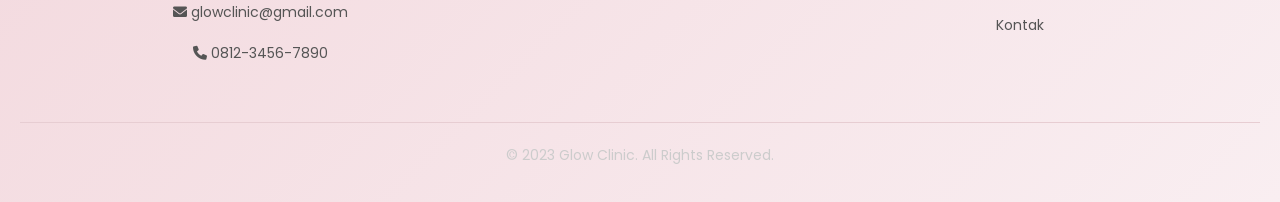
==== commit 1efed8b6: "revisi" ====
--- a/index.html
+++ b/index.html
@@ -4,42 +4,46 @@
     <meta charset="UTF-8" />
     <meta name="viewport" content="width=device-width, initial-scale=1.0" />
     <title>Glow Clinic - Beranda</title>
-    <!-- Font Awesome untuk Ikon -->
+
+    <!-- FONT AWESOME -->
     <link
       rel="stylesheet"
       href="https://cdnjs.cloudflare.com/ajax/libs/font-awesome/6.0.0/css/all.min.css"
     />
-    <!-- CSS Utama -->
-    <link rel="stylesheet" href="css/style.css" />
-    <!-- GOOGLE FONT AESTHETIC -->
+
+    <!-- GOOGLE FONT -->
     <link
       href="https://fonts.googleapis.com/css2?family=Playfair+Display:wght@500;600;700&family=Poppins:wght@300;400;500;600&display=swap"
       rel="stylesheet"
     />
+
+    <!-- CSS -->
+    <link rel="stylesheet" href="css/style.css" />
   </head>
+
   <body>
-    <!-- 1. CONTAINER NAVBAR (TEMPAT NAVBAR AKAN DIMUAT) -->
+
+    <!-- NAVBAR -->
     <div id="navbar-container"></div>
 
-    <!-- 2. HERO SECTION (BANNER UTAMA) -->
-    <section id="home" class="hero">
-      <div class="hero-content">
-        <span class="hero-tagline">Glow Beauty & Skin Care Clinic</span>
-
-        <h1>Kulit Sehat dan Bersinar</h1>
-
-        <p class="hero-sub">
-          Rasakan pengalaman treatment terbaik hanya di
-          <strong>Glow Clinic</strong>.
-        </p>
-
-        <a href="treatment.html" class="btn-primary">
-          Jelajahi Treatment Kami
-        </a>
-      </div>
-    </section>
-
-    <!-- 3. SECTION KENAPA KAMI -->
+    <!-- HERO BARU -->
+    <section class="hero-full">
+
+  <div class="hero-overlay"></div>
+
+  <div class="hero-content-full">
+    <p class="hero-small">Your glow begins here</p>
+
+    <a href="konsultasi.html" class="hero-link">
+      Book an Appointment
+    </a>
+
+    <h1 class="hero-big">GLOW CLINIC</h1>
+  </div>
+
+</section>
+
+<!-- 3. SECTION KENAPA KAMI -->
     <section class="section-padding">
       <div class="container">
         <h2 class="section-title">Kenapa Memilih Glow Clinic?</h2>
@@ -69,6 +73,7 @@
       </div>
     </section>
 
+
     <!-- BUAT KOLOM TESTIMONI GLOW CLINIC -->
     <section class="section-padding bg-light">
       <div class="container">
@@ -77,10 +82,7 @@
         <!-- SLIDER -->
         <div class="testimonial-slider" id="testimonialSlider">
           <div class="testimonial-card">
-            <img
-              src="https://randomuser.me/api/portraits/women/44.jpg"
-              class="testi-img"
-            />
+            <img src="https://randomuser.me/api/portraits/women/44.jpg" class="testi-img">
             <div class="stars">
               <i class="fas fa-star"></i>
               <i class="fas fa-star"></i>
@@ -96,10 +98,7 @@
           </div>
 
           <div class="testimonial-card">
-            <img
-              src="https://randomuser.me/api/portraits/women/65.jpg"
-              class="testi-img"
-            />
+            <img src="https://randomuser.me/api/portraits/women/65.jpg" class="testi-img">
             <div class="stars">
               <i class="fas fa-star"></i>
               <i class="fas fa-star"></i>
@@ -115,10 +114,7 @@
           </div>
 
           <div class="testimonial-card">
-            <img
-              src="https://randomuser.me/api/portraits/women/22.jpg"
-              class="testi-img"
-            />
+            <img src="https://randomuser.me/api/portraits/women/22.jpg" class="testi-img">
 
             <div class="stars">
               <i class="fas fa-star"></i>
@@ -135,10 +131,9 @@
 
           <!-- tambahan biar bisa scroll -->
           <div class="testimonial-card">
-            <img
-              src="https://randomuser.me/api/portraits/women/33.jpg"
-              class="testi-img"
-            />
+            <img src="https://randomuser.me/api/portraits/women/33.jpg" class="testi-img">
+
+
 
             <div class="stars">
               <i class="fas fa-star"></i>
@@ -218,7 +213,7 @@
     </section>
     <!-- END OF SECTION DOKTER -->
 
-    <!-- TEMPAT PENGHUBUNG BUTTON JANJI TEMU DIARAHIN KE WHATSAPP  -->
+<!-- TEMPAT PENGHUBUNG BUTTON JANJI TEMU DIARAHIN KE WHATSAPP  -->
     <section class="bg-light section-padding">
       <div class="container" style="text-align: center">
         <h2 class="section-title">Siap Untuk Kulit Sehat?</h2>
@@ -233,48 +228,51 @@
       </div>
     </section>
     <!-- mau dipindahin di halaman about -->
-
-    <!-- FOOTER -->
+    
+
+  <!-- FOOTER -->
     <footer class="footer">
-      <div class="footer-container">
-        <!-- KIRI -->
-        <div class="footer-col">
-          <h2 class="logo">Glow Clinic</h2>
-          <p>Perawatan kulit terbaik untuk hasil maksimal ✨</p>
-
-          <p><i class="fas fa-map-marker-alt"></i> Bekasi, Indonesia</p>
-          <p><i class="fas fa-envelope"></i> glowclinic@gmail.com</p>
-          <p><i class="fas fa-phone"></i> 0812-3456-7890</p>
-        </div>
-
-        <!-- TENGAH -->
-        <div class="footer-col">
-          <h3>Ikuti Kami</h3>
-          <div class="social-icons">
-            <i class="fab fa-facebook"></i>
-            <i class="fab fa-instagram"></i>
-            <i class="fab fa-youtube"></i>
-            <i class="fab fa-tiktok"></i>
-          </div>
-        </div>
-
-        <!-- KANAN -->
-        <div class="footer-col">
-          <h3>Informasi</h3>
-          <p><a href="profil.html">Tentang Kami</a></p>
-          <p><a href="treatment.html">Layanan</a></p>
-          <p><a href="konsultasi.html">Kontak</a></p>
-        </div>
-      </div>
-
-      <div class="footer-bottom">
-        <p>© 2023 Glow Clinic. All Rights Reserved.</p>
-      </div>
-    </footer>
+  <div class="footer-container">
+
+    <!-- KIRI -->
+    <div class="footer-col">
+      <h2 class="logo">Glow Clinic</h2>
+      <p>Perawatan kulit terbaik untuk hasil maksimal ✨</p>
+
+      <p><i class="fas fa-map-marker-alt"></i> Bekasi, Indonesia</p>
+      <p><i class="fas fa-envelope"></i> glowclinic@gmail.com</p>
+      <p><i class="fas fa-phone"></i> 0812-3456-7890</p>
+    </div>
+
+    <!-- TENGAH -->
+    <div class="footer-col">
+      <h3>Ikuti Kami</h3>
+      <div class="social-icons">
+        <i class="fab fa-facebook"></i>
+        <i class="fab fa-instagram"></i>
+        <i class="fab fa-youtube"></i>
+        <i class="fab fa-tiktok"></i>
+      </div>
+    </div>
+
+    <!-- KANAN -->
+    <div class="footer-col">
+      <h3>Informasi</h3>
+      <p><a href="profil.html">Tentang Kami</a></p>
+      <p><a href="treatment.html">Layanan</a></p>
+      <p><a href="konsultasi.html">Kontak</a></p>
+    </div>
+
+  </div>
+
+  <div class="footer-bottom">
+    <p>© 2023 Glow Clinic. All Rights Reserved.</p>
+  </div>
+</footer>
 
     <!-- JavaScript -->
     <script src="/js/navbar.js"></script>
     <script src="/js/doctor-slider.js"></script>
     <script src="/js/testimoni-slider.js"></script>
   </body>
-</html>
+</html>
--- a/css/style.css
+++ b/css/style.css
@@ -7,115 +7,120 @@
 ============================================ */
 
 /* BIAR WEBSITE KELIATAN LEBIH SMOOTH SAAT DI SCROLL */
-html{
-    scroll-behavior: smooth;
-}
-
-*{
-margin:0;
-padding:0;
-box-sizing:border-box;
-font-family:'Poppins', sans-serif;
-}
-
-:root{
---primary:#d4a5a5;
---primary-dark:#b88686;
---dark:#2c2c2c;
---text:#555;
---light:#faf9f9;
---white:#ffffff;
-
---shadow:0 4px 15px rgba(212,165,165,0.15);
---shadow-hover:0 8px 25px rgba(212,165,165,0.25);
-
---gradient:linear-gradient(135deg,#d4a5a5 0%,#f5d5d5 100%);
---transition:all 0.3s ease;
-}
-
-body{
-line-height:1.6;
-color:var(--dark);
-background:var(--light);
-}
-
-.container{
-max-width:1200px;
-margin:auto;
-padding:0 20px;
+html {
+  scroll-behavior: smooth;
+}
+
+* {
+  margin: 0;
+  padding: 0;
+  box-sizing: border-box;
+  font-family: "Poppins", sans-serif;
+}
+
+:root {
+  --primary: #d4a5a5;
+  --primary-dark: #b88686;
+  --dark: #2c2c2c;
+  --text: #555;
+  --light: #faf9f9;
+  --white: #ffffff;
+
+  --shadow: 0 4px 15px rgba(212, 165, 165, 0.15);
+  --shadow-hover: 0 8px 25px rgba(212, 165, 165, 0.25);
+
+  --gradient: linear-gradient(135deg, #d4a5a5 0%, #f5d5d5 100%);
+  --transition: all 0.3s ease;
+}
+
+body {
+  line-height: 1.6;
+  color: var(--dark);
+  background: var(--light);
+}
+
+.container {
+  max-width: 1200px;
+  margin: auto;
+  padding: 0 20px;
 }
 
 /* ============================================
 2. NAVBAR
 ============================================ */
 
-header{
-background:var(--white);
-position:sticky;
-top:0;
-z-index:1000;
-box-shadow:0 2px 20px rgba(0,0,0,0.08);
-}
-
-header .container{
-display:flex;
-justify-content:space-between;
-align-items:center;
-height:70px;
-}
-
-.logo h2{
-font-family:'Playfair Display', serif;
-font-size:1.8rem;
-}
-
-.logo span{
-color:var(--primary);
-}
-
-.nav-links{
-display:flex;
-list-style:none;
-gap:10px;
-align-items:center;
-}
-
-.nav-links a{
-text-decoration:none;
-color:var(--dark);
-padding:10px 18px;
-border-radius:25px;
-transition:var(--transition);
-}
-
-.nav-links a:hover{
-background:var(--light);
-color:var(--primary);
-}
-
-.btn-nav{
-background:var(--gradient);
-color:white !important;
-padding:10px 25px;
-border-radius:25px;
+header {
+  background: var(--white);
+  position: sticky;
+  top: 0;
+  z-index: 1000;
+  box-shadow: 0 2px 20px rgba(0, 0, 0, 0.08);
+}
+
+header .container {
+  display: flex;
+  justify-content: space-between;
+  align-items: center;
+  height: 70px;
+  padding: 0 60px;
+}
+
+.logo h2 {
+  font-family: "Playfair Display", serif;
+  font-size: 1.8rem;
+}
+
+.logo span {
+  color: var(--primary);
+}
+
+.nav-links {
+  display: flex;
+  list-style: none;
+  gap: 35px;
+  align-items: center;
+}
+
+/* for the nav menu */
+.nav-links a {
+  font-size: 15px;
+  letter-spacing: 0.5px;
+  text-decoration: none;
+  margin-left: 30px;
+  color: var(--dark);
+  padding: 10px 18px;
+  border-radius: 25px;
+  transition: var(--transition);
+}
+
+.nav-links a:hover {
+  background: var(--light);
+  color: var(--primary);
+}
+
+.btn-nav {
+  background: var(--gradient);
+  color: white !important;
+  padding: 10px 25px;
+  border-radius: 25px;
 }
 
 /* ============================================
 3. BURGER MENU
 ============================================ */
 
-.burger{
-display:none;
-flex-direction:column;
-cursor:pointer;
-gap:5px;
-}
-
-.burger div{
-width:25px;
-height:3px;
-background:var(--dark);
-border-radius:3px;
+.burger {
+  display: none;
+  flex-direction: column;
+  cursor: pointer;
+  gap: 5px;
+}
+
+.burger div {
+  width: 25px;
+  height: 3px;
+  background: var(--dark);
+  border-radius: 3px;
 }
 
 /* ============================================
@@ -126,7 +131,8 @@
   height: 100vh;
 
   /* GAMBAR KAMU */
-  background: url('https://i.pinimg.com/1200x/0a/00/ae/0a00aeeb7edf7805478770b0df088bd3.jpg') center/cover no-repeat;
+  background: url("https://i.pinimg.com/1200x/0a/00/ae/0a00aeeb7edf7805478770b0df088bd3.jpg")
+    center/cover no-repeat;
 
   display: flex;
   align-items: flex-end;
@@ -140,8 +146,8 @@
   inset: 0;
   background: linear-gradient(
     to top,
-    rgba(44, 30, 25, 0.8),   /* COKLAT GELAP */
-    rgba(44, 30, 25, 0.3)
+    rgba(44, 30, 25, 0.8),
+    /* COKLAT GELAP */ rgba(44, 30, 25, 0.3)
   );
 }
 
@@ -165,10 +171,11 @@
 }
 
 .hero-big {
-  font-family: 'Playfair Display', serif;
+  font-family: "Playfair Display", serif;
   font-size: 80px;
 }
 
+/* navbar transparent */
 header {
   position: absolute;
   top: 0;
@@ -178,337 +185,333 @@
   justify-content: space-between;
   align-items: center;
 
-  background: transparent !important; /* PAKSA TRANSPARAN */
+  background: transparent !important;
   box-shadow: none !important;
-  z-index: 10;
-}
+}
+
 /* BUTTON */
 
-.btn-primary{
-display:inline-block;
-background:var(--gradient);
-color:white;
-padding:15px 35px;
-border-radius:50px;
-text-decoration:none;
-font-weight:600;
-transition:var(--transition);
-box-shadow:0 5px 20px rgba(212,165,165,0.4);
-}
-
-.btn-primary:hover{
-transform:translateY(-4px);
-box-shadow:0 10px 30px rgba(212,165,165,0.5);
+.btn-primary {
+  display: inline-block;
+  background: var(--gradient);
+  color: white;
+  padding: 15px 35px;
+  border-radius: 50px;
+  text-decoration: none;
+  font-weight: 600;
+  transition: var(--transition);
+  box-shadow: 0 5px 20px rgba(212, 165, 165, 0.4);
+}
+
+.btn-primary:hover {
+  transform: translateY(-4px);
+  box-shadow: 0 10px 30px rgba(212, 165, 165, 0.5);
 }
 
 /* ============================================
 5. SECTION UMUM
 ============================================ */
 
-.section-padding{
-padding:80px 5%;
-background: transparent;
-}
-
-.section-title{
-text-align:center;
-margin-bottom:50px;
-font-size:2.4rem;
-font-family:'Playfair Display', serif;
-}
-
-.section-title::after{
-content:'';
-display:block;
-width:60px;
-height:4px;
-background:var(--gradient);
-margin:10px auto;
-border-radius:10px;
-}
-
-.bg-light{
-background:var(--light);
+.section-padding {
+  padding: 80px 5%;
+  background: transparent;
+}
+
+.section-title {
+  text-align: center;
+  margin-bottom: 50px;
+  font-size: 2.4rem;
+  font-family: "Playfair Display", serif;
+}
+
+.section-title::after {
+  content: "";
+  display: block;
+  width: 60px;
+  height: 4px;
+  background: var(--gradient);
+  margin: 10px auto;
+  border-radius: 10px;
+}
+
+.bg-light {
+  background: var(--light);
 }
 
 /* ============================================
 6. TREATMENT CARD
 ============================================ */
 
-.grid-treatment{
-display:grid;
-grid-template-columns:repeat(auto-fit,minmax(300px,1fr));
-gap:30px;
-}
-
-.card{
-background:white;
-border-radius:15px;
-overflow:hidden;
-box-shadow:var(--shadow);
-transition:var(--transition);
-}
-
-.card:hover{
-transform:translateY(-8px);
-box-shadow:var(--shadow-hover);
-}
-
-.card img{
-width:100%;
-height:220px;
-object-fit:cover;
-}
-
-.card-content{
-padding:25px;
-}
-
-.price{
-display:block;
-text-align:center;
-background:var(--light);
-padding:10px;
-border-radius:20px;
-color:var(--primary);
-font-weight:bold;
+.grid-treatment {
+  display: grid;
+  grid-template-columns: repeat(auto-fit, minmax(300px, 1fr));
+  gap: 30px;
+}
+
+.card {
+  background: white;
+  border-radius: 15px;
+  overflow: hidden;
+  box-shadow: var(--shadow);
+  transition: var(--transition);
+}
+
+.card:hover {
+  transform: translateY(-8px);
+  box-shadow: var(--shadow-hover);
+}
+
+.card img {
+  width: 100%;
+  height: 220px;
+  object-fit: cover;
+}
+
+.card-content {
+  padding: 25px;
+}
+
+.price {
+  display: block;
+  text-align: center;
+  background: var(--light);
+  padding: 10px;
+  border-radius: 20px;
+  color: var(--primary);
+  font-weight: bold;
 }
 
 /* ============================================
 7. PRODUCT CARD
 ============================================ */
 
-.grid-produk{
-display:grid;
-grid-template-columns:repeat(auto-fit,minmax(250px,1fr));
-gap:25px;
-}
-
-.product-card{
-background:white;
-padding:25px;
-border-radius:15px;
-text-align:center;
-box-shadow:var(--shadow);
-transition:var(--transition);
-}
-
-.product-card:hover{
-transform:translateY(-5px);
-box-shadow:var(--shadow-hover);
-}
-
-.product-card img{
-width:150px;
-height:150px;
-object-fit:cover;
-margin-bottom:10px;
-}
-
-.price-row{
-display:flex;
-justify-content:space-between;
-align-items:center;
-margin-top:10px;
-}
-
-.btn-buy{
-background:var(--gradient);
-border:none;
-color:white;
-padding:8px 15px;
-border-radius:20px;
-cursor:pointer;
+.grid-produk {
+  display: grid;
+  grid-template-columns: repeat(auto-fit, minmax(250px, 1fr));
+  gap: 25px;
+}
+
+.product-card {
+  background: white;
+  padding: 25px;
+  border-radius: 15px;
+  text-align: center;
+  box-shadow: var(--shadow);
+  transition: var(--transition);
+}
+
+.product-card:hover {
+  transform: translateY(-5px);
+  box-shadow: var(--shadow-hover);
+}
+
+.product-card img {
+  width: 150px;
+  height: 150px;
+  object-fit: cover;
+  margin-bottom: 10px;
+}
+
+.price-row {
+  display: flex;
+  justify-content: space-between;
+  align-items: center;
+  margin-top: 10px;
+}
+
+.btn-buy {
+  background: var(--gradient);
+  border: none;
+  color: white;
+  padding: 8px 15px;
+  border-radius: 20px;
+  cursor: pointer;
 }
 
 /* ============================================
 8. TESTIMONI
 ============================================ */
 
-.testimonial-container{
-display:grid;
-grid-template-columns:repeat(auto-fit,minmax(250px,1fr));
-gap:25px;
-margin-top:30px;
-}
-
-.testimonial-card{
-background:white;
-padding:25px;
-border-radius:12px;
-box-shadow:var(--shadow);
-text-align:center;
-transition:var(--transition);
-}
-
-.testimonial-card:hover{
-transform:translateY(-5px);
-box-shadow:var(--shadow-hover);
-}
-
-.stars{
-color:gold;
-margin-bottom:10px;
-font-size:18px;
+.testimonial-container {
+  display: grid;
+  grid-template-columns: repeat(auto-fit, minmax(250px, 1fr));
+  gap: 25px;
+  margin-top: 30px;
+}
+
+.testimonial-card {
+  background: white;
+  padding: 25px;
+  border-radius: 12px;
+  box-shadow: var(--shadow);
+  text-align: center;
+  transition: var(--transition);
+}
+
+.testimonial-card:hover {
+  transform: translateY(-5px);
+  box-shadow: var(--shadow-hover);
+}
+
+.stars {
+  color: gold;
+  margin-bottom: 10px;
+  font-size: 18px;
 }
 
 /* ============================================
 9. FORM
 ============================================ */
 
-.form-container{
-max-width:600px;
-margin:auto;
-background:white;
-padding:40px;
-border-radius:15px;
-box-shadow:var(--shadow);
-}
-
-.form-group{
-margin-bottom:20px;
-}
-
-.form-group label{
-display:block;
-margin-bottom:5px;
+.form-container {
+  max-width: 600px;
+  margin: auto;
+  background: white;
+  padding: 40px;
+  border-radius: 15px;
+  box-shadow: var(--shadow);
+}
+
+.form-group {
+  margin-bottom: 20px;
+}
+
+.form-group label {
+  display: block;
+  margin-bottom: 5px;
 }
 
 .form-group input,
-.form-group textarea{
-width:100%;
-padding:10px;
-border:2px solid #eee;
-border-radius:8px;
+.form-group textarea {
+  width: 100%;
+  padding: 10px;
+  border: 2px solid #eee;
+  border-radius: 8px;
 }
 
 /* ============================================
 10. DROPDOWN MENU
 ============================================ */
 
-.dropdown{
-position:relative;
-}
-
-.dropdown-menu{
-display:none;
-position:absolute;
-top:100%;
-left:0;
-background:white;
-list-style:none;
-min-width:180px;
-border-radius:8px;
-box-shadow:0 5px 15px rgba(0,0,0,0.1);
-}
-
-.dropdown-menu li a{
-display:block;
-padding:10px 20px;
-text-decoration:none;
-color:var(--text);
-}
-
-.dropdown:hover .dropdown-menu{
-display:block;
+.dropdown {
+  position: relative;
+}
+
+.dropdown-menu {
+  display: none;
+  position: absolute;
+  top: 100%;
+  left: 0;
+  background: white;
+  list-style: none;
+  min-width: 180px;
+  border-radius: 8px;
+  box-shadow: 0 5px 15px rgba(0, 0, 0, 0.1);
+}
+
+.dropdown-menu li a {
+  display: block;
+  padding: 10px 20px;
+  text-decoration: none;
+  color: var(--text);
+}
+
+.dropdown:hover .dropdown-menu {
+  display: block;
 }
 
 /* ============================================
 11. FOOTER
 ============================================ */
 
-footer{
-background:var(--dark);
-color:white;
-text-align:center;
-padding:20px;
+footer {
+  background: var(--dark);
+  color: white;
+  text-align: center;
+  padding: 20px;
 }
 
 /* ============================================
 12. RESPONSIVE
 ============================================ */
 
-@media(max-width:768px){
-
-.nav-links{
-position:absolute;
-right:0;
-top:70px;
-background:white;
-flex-direction:column;
-width:100%;
-transform:translateX(100%);
-transition:0.3s;
-}
-
-.nav-links.active{
-transform:translateX(0);
-}
-
-.burger{
-display:flex;
-}
-
-.hero-content h1{
-font-size:2rem;
-}
-
+@media (max-width: 768px) {
+  .nav-links {
+    position: absolute;
+    right: 0;
+    top: 70px;
+    background: white;
+    flex-direction: column;
+    width: 100%;
+    transform: translateX(100%);
+    transition: 0.3s;
+  }
+
+  .nav-links.active {
+    transform: translateX(0);
+  }
+
+  .burger {
+    display: flex;
+  }
+
+  .hero-content h1 {
+    font-size: 2rem;
+  }
 }
 
 /* WHY US CARD  */
 
-.why-grid{
-    display: grid;
-    grid-template-columns: repeat(auto-fit, minmax(250px, 1fr));
-    gap: 30px;
-}
-
-.why-card{
-    background: var(--white);
-    padding: 30px;
-    border-radius: 20px;
-    text-align: center;
-    box-shadow: var(--shadow);
-    transition: var(--transition);
-    position: relative;
-    overflow: hidden;
-}
-
-.why-card:hover{
-    transform: translateY(-10px);
-    box-shadow: var(--shadow-hover);
-
+.why-grid {
+  display: grid;
+  grid-template-columns: repeat(auto-fit, minmax(250px, 1fr));
+  gap: 30px;
+}
+
+.why-card {
+  background: var(--white);
+  padding: 30px;
+  border-radius: 20px;
+  text-align: center;
+  box-shadow: var(--shadow);
+  transition: var(--transition);
+  position: relative;
+  overflow: hidden;
+}
+
+.why-card:hover {
+  transform: translateY(-10px);
+  box-shadow: var(--shadow-hover);
 }
 
 /* ICON  */
 .why-card i {
-    font-size: 40px;
-    color: var(--primary);
-    margin-bottom: 15px;
-
+  font-size: 40px;
+  color: var(--primary);
+  margin-bottom: 15px;
 }
 
 /* TITLE */
 .why-card h3 {
-font-size: 1.2rem;
-margin-bottom: 10px;
+  font-size: 1.2rem;
+  margin-bottom: 10px;
 }
 
 /* TEXT  */
-.why-card p{
-    color: var(--text);
-    font-size: 0,95rem;
+.why-card p {
+  color: var(--text);
+  font-size: 0, 95rem;
 }
 
 /* TOP LINE EFFECT */
 .why-card::before {
-    content: "";
-    position: absolute;
-    top: 0;
-    left: 0;
-    width: 100%;
-    height: 4px;
-    background: var(--gradient);
+  content: "";
+  position: absolute;
+  top: 0;
+  left: 0;
+  width: 100%;
+  height: 4px;
+  background: var(--gradient);
 }
 
 /* REMOVE UNDERLINE FROM LINKS IN TREATMENT POST */
@@ -644,87 +647,87 @@
 
 /* ABOUT */
 .about-clinic {
-    text-align: center;
-    max-width: 700px;
-    margin: auto;
-    margin-bottom: 40px;
-    color: #555;
+  text-align: center;
+  max-width: 700px;
+  margin: auto;
+  margin-bottom: 40px;
+  color: #555;
 }
 
 /* GRID PROFIL */
 .profile-grid {
-    display: flex;
-    gap: 25px;
-    justify-content: center;
-    flex-wrap: wrap;
+  display: flex;
+  gap: 25px;
+  justify-content: center;
+  flex-wrap: wrap;
 }
 
 /* CARD */
 .profile-card {
-    background: #fff;
-    padding: 25px;
-    width: 280px;
-    border-radius: 10px;
-    box-shadow: 0 5px 15px rgba(0,0,0,0.08);
+  background: #fff;
+  padding: 25px;
+  width: 280px;
+  border-radius: 10px;
+  box-shadow: 0 5px 15px rgba(0, 0, 0, 0.08);
 }
 
 .profile-card h3 {
-    color: #d4a5a5;
-    margin-bottom: 10px;
+  color: #d4a5a5;
+  margin-bottom: 10px;
 }
 
 .profile-card ul {
-    padding-left: 18px;
+  padding-left: 18px;
 }
 
 /* CONTACT INFO */
 .contact-info {
-    display: flex;
-    justify-content: center;
-    gap: 30px;
-    flex-wrap: wrap;
+  display: flex;
+  justify-content: center;
+  gap: 30px;
+  flex-wrap: wrap;
 }
 
 .contact-item {
-    background: #fff;
-    padding: 25px;
-    width: 250px;
-    text-align: center;
-    border-radius: 10px;
-    box-shadow: 0 5px 15px rgba(0,0,0,0.08);
+  background: #fff;
+  padding: 25px;
+  width: 250px;
+  text-align: center;
+  border-radius: 10px;
+  box-shadow: 0 5px 15px rgba(0, 0, 0, 0.08);
 }
 
 .contact-item i {
-    font-size: 30px;
-    color: #d4a5a5;
-    margin-bottom: 10px;
+  font-size: 30px;
+  color: #d4a5a5;
+  margin-bottom: 10px;
 }
 
 /* MAP */
 .map-container iframe {
-    border-radius: 10px;
+  border-radius: 10px;
 }
 
 /* SOCIAL MEDIA */
 .social-media {
-    text-align: center;
+  text-align: center;
 }
 
 .social-btn {
-    display: inline-block;
-    margin: 10px;
-    padding: 10px 20px;
-    background: #d4a5a5;
-    color: white;
-    border-radius: 5px;
-    text-decoration: none;
+  display: inline-block;
+  margin: 10px;
+  padding: 10px 20px;
+  background: #d4a5a5;
+  color: white;
+  border-radius: 5px;
+  text-decoration: none;
 }
 .social-btn.wa {
-    background: #b88686;
+  background: #b88686;
 }
 
 .social-btn:hover {
-    background: #b88686;
+  background: #b88686;
 }
 
 /* TOMBOL WHATSAPP MELAYANG */
@@ -732,7 +735,7 @@
   position: fixed;
   bottom: 20px;
   right: 20px;
-  background: #25D366;
+  background: #25d366;
   color: white;
 
   width: 60px;
@@ -745,7 +748,7 @@
   font-size: 28px;
 
   border-radius: 50%; /* INI KUNCINYA */
-  box-shadow: 0 4px 10px rgba(0,0,0,0.2);
+  box-shadow: 0 4px 10px rgba(0, 0, 0, 0.2);
 }
 
 .wa-float:hover {
@@ -753,236 +756,235 @@
   background: #1ebe5d;
 }
 
-
 /* GALERI */
 .gallery-grid {
-    display: grid;
-    grid-template-columns: repeat(auto-fit, minmax(250px, 1fr));
-    gap: 15px;
+  display: grid;
+  grid-template-columns: repeat(auto-fit, minmax(250px, 1fr));
+  gap: 15px;
 }
 
 .gallery-grid img {
-    width: 100%;
-    height: 220px;
-    object-fit: cover;
-    border-radius: 12px;
-    cursor: pointer;
-    transition: 0.4s;
+  width: 100%;
+  height: 220px;
+  object-fit: cover;
+  border-radius: 12px;
+  cursor: pointer;
+  transition: 0.4s;
 }
 
 /* HOVER EFFECT */
 .gallery-grid img:hover {
-    transform: scale(1.05);
-    filter: brightness(0.7);
+  transform: scale(1.05);
+  filter: brightness(0.7);
 }
 
 /* MODAL */
 .modal {
-    display: none;
-    position: fixed;
-    z-index: 999;
-    padding-top: 50px;
-    left: 0;
-    top: 0;
-    width: 100%;
-    height: 100%;
-    background-color: rgba(0,0,0,0.9);
+  display: none;
+  position: fixed;
+  z-index: 999;
+  padding-top: 50px;
+  left: 0;
+  top: 0;
+  width: 100%;
+  height: 100%;
+  background-color: rgba(0, 0, 0, 0.9);
 }
 
 .modal-content {
-    display: block;
-    margin: auto;
-    max-width: 80%;
-    border-radius: 10px;
+  display: block;
+  margin: auto;
+  max-width: 80%;
+  border-radius: 10px;
 }
 
 .close {
-    position: absolute;
-    top: 20px;
-    right: 40px;
-    color: white;
-    font-size: 40px;
-    cursor: pointer;
+  position: absolute;
+  top: 20px;
+  right: 40px;
+  color: white;
+  font-size: 40px;
+  cursor: pointer;
 }
 
 /* SLIDER */
 .gallery-slider {
-    display: flex;
-    overflow-x: auto;
-    gap: 15px;
-    scroll-behavior: smooth;
-    padding-bottom: 10px;
+  display: flex;
+  overflow-x: auto;
+  gap: 15px;
+  scroll-behavior: smooth;
+  padding-bottom: 10px;
 }
 
 /* HILANGIN SCROLLBAR (BIAR CLEAN) */
 .gallery-slider::-webkit-scrollbar {
-    display: none;
+  display: none;
 }
 
 /* ITEM GAMBAR */
 .gallery-slider img {
-    min-width: 250px;
-    height: 200px;
-    object-fit: cover;
-    border-radius: 12px;
-    flex-shrink: 0;
-    cursor: pointer;
-    transition: 0.3s;
+  min-width: 250px;
+  height: 200px;
+  object-fit: cover;
+  border-radius: 12px;
+  flex-shrink: 0;
+  cursor: pointer;
+  transition: 0.3s;
 }
 
 /* HOVER */
 .gallery-slider img:hover {
-    transform: scale(1.05);
+  transform: scale(1.05);
 }
 
 /* BREADCRUMB BUAT PRODUK  */
 
 .breadcrumb {
-    font-size: 14px;
-    margin-bottom: 15px;
-    color: #999;
+  font-size: 14px;
+  margin-bottom: 15px;
+  color: #999;
 }
 
 .breadcrumb a {
-    color: #d4a5a5;
-    text-decoration: none;
+  color: #d4a5a5;
+  text-decoration: none;
 }
 
 .breadcrumb a:hover {
-    text-decoration: underline;
+  text-decoration: underline;
 }
 
 .breadcrumb span {
-    color: #333;
-    font-weight: 500;
+  color: #333;
+  font-weight: 500;
 }
 
 /* NGILANGIN UNDELINE PADA PRODUK */
 /* HILANGIN UNDERLINE LINK */
 a {
-    text-decoration: none;
-    color: inherit;
+  text-decoration: none;
+  color: inherit;
 }
 
 /* KHUSUS CARD PRODUK */
 .product-card {
-    display: block;
-    text-decoration: none;
-    color: #333;
+  display: block;
+  text-decoration: none;
+  color: #333;
 }
 
 .footer {
-    background: linear-gradient(to right, #2c2c2c, #1f1f1f);
-    color: #fff;
-    padding: 40px 20px 20px;
+  background: linear-gradient(to right, #2c2c2c, #1f1f1f);
+  color: #fff;
+  padding: 40px 20px 20px;
 }
 
 .footer-container {
-    display: flex;
-    justify-content: space-between;
-    flex-wrap: wrap;
-    gap: 30px;
+  display: flex;
+  justify-content: space-between;
+  flex-wrap: wrap;
+  gap: 30px;
 }
 
 .footer h2 {
-    color: #d4a5a5;
+  color: #d4a5a5;
 }
 
 .footer h3 {
-    margin-bottom: 10px;
+  margin-bottom: 10px;
 }
 
 .footer p {
-    font-size: 14px;
-    margin: 5px 0;
-    color: #ccc;
+  font-size: 14px;
+  margin: 5px 0;
+  color: #ccc;
 }
 
 .social-icons i {
-    font-size: 20px;
-    margin-right: 10px;
-    cursor: pointer;
-    transition: 0.3s;
+  font-size: 20px;
+  margin-right: 10px;
+  cursor: pointer;
+  transition: 0.3s;
 }
 
 .social-icons i:hover {
-    color: #d4a5a5;
+  color: #d4a5a5;
 }
 
 .footer-bottom {
-    text-align: center;
-    border-top: 1px solid #444;
-    margin-top: 20px;
-    padding-top: 10px;
-    font-size: 13px;
-    color: #aaa;
+  text-align: center;
+  border-top: 1px solid #444;
+  margin-top: 20px;
+  padding-top: 10px;
+  font-size: 13px;
+  color: #aaa;
 }
 
 .footer {
-    background: #1f1f1f;
-    color: #fff;
-    padding: 50px 20px 20px;
+  background: #1f1f1f;
+  color: #fff;
+  padding: 50px 20px 20px;
 }
 
 .footer-container {
-    max-width: 1200px;
-    margin: auto;
-    display: flex;
-    justify-content: space-between;
-    flex-wrap: wrap;
-    gap: 40px;
+  max-width: 1200px;
+  margin: auto;
+  display: flex;
+  justify-content: space-between;
+  flex-wrap: wrap;
+  gap: 40px;
 }
 
 .footer-col {
-    flex: 1;
-    min-width: 250px;
+  flex: 1;
+  min-width: 250px;
 }
 
 .footer .logo {
-    color: #d4a5a5;
-    margin-bottom: 10px;
+  color: #d4a5a5;
+  margin-bottom: 10px;
 }
 
 .footer h3 {
-    margin-bottom: 15px;
+  margin-bottom: 15px;
 }
 
 .footer p {
-    font-size: 14px;
-    color: #ccc;
-    margin: 6px 0;
+  font-size: 14px;
+  color: #ccc;
+  margin: 6px 0;
 }
 
 /* ICON SOSIAL */
 .social-icons i {
-    font-size: 20px;
-    margin-right: 12px;
-    cursor: pointer;
-    transition: 0.3s;
+  font-size: 20px;
+  margin-right: 12px;
+  cursor: pointer;
+  transition: 0.3s;
 }
 
 .social-icons i:hover {
-    color: #d4a5a5;
+  color: #d4a5a5;
 }
 
 /* LINK */
 .footer a {
-    color: #ccc;
-    text-decoration: none;
+  color: #ccc;
+  text-decoration: none;
 }
 
 .footer a:hover {
-    color: #d4a5a5;
+  color: #d4a5a5;
 }
 
 /* BAGIAN BAWAH */
 .footer-bottom {
-    border-top: 1px solid #444;
-    margin-top: 30px;
-    padding-top: 15px;
-    text-align: center;
-    font-size: 13px;
-    color: #aaa;
+  border-top: 1px solid #444;
+  margin-top: 30px;
+  padding-top: 15px;
+  text-align: center;
+  font-size: 13px;
+  color: #aaa;
 }
 
 /* =========================
@@ -1005,7 +1007,7 @@
 }
 
 .footer-col h2.logo {
-  font-family: 'Playfair Display', serif;
+  font-family: "Playfair Display", serif;
   color: #b86b77;
 }
 
@@ -1056,16 +1058,16 @@
 }
 
 /* testimoni foto */
-.testi-img{
-  width:70px;
-  height:70px;
-  border-radius:50%;
-  object-fit:cover;
-  margin-bottom:10px;
-  border:3px solid var(--primary);
-}
-
-.testimonial-card{
+.testi-img {
+  width: 70px;
+  height: 70px;
+  border-radius: 50%;
+  object-fit: cover;
+  margin-bottom: 10px;
+  border: 3px solid var(--primary);
+}
+
+.testimonial-card {
   min-width: calc(100% / 3 - 20px);
 }
 
@@ -1089,7 +1091,7 @@
 }
 
 .footer-col h2.logo {
-  font-family: 'Playfair Display', serif;
+  font-family: "Playfair Display", serif;
   color: var(--primary);
 }
 
@@ -1143,80 +1145,82 @@
 VISI MISI UPGRADE
 =============================== */
 
-.profile-grid{
-  display:grid;
-  grid-template-columns:repeat(auto-fit,minmax(280px,1fr));
-  gap:25px;
-  margin-top:40px;
-}
-
-.profile-card{
-  background:#fff;
-  padding:30px;
-  border-radius:20px;
-  border:1px solid #eee;
-  transition:0.3s;
-  position:relative;
-}
-
-.profile-card:hover{
-  transform:translateY(-8px);
-  box-shadow:0 15px 40px rgba(0,0,0,0.05);
+.profile-grid {
+  display: grid;
+  grid-template-columns: repeat(auto-fit, minmax(280px, 1fr));
+  gap: 25px;
+  margin-top: 40px;
+}
+
+.profile-card {
+  background: #fff;
+  padding: 30px;
+  border-radius: 20px;
+  border: 1px solid #eee;
+  transition: 0.3s;
+  position: relative;
+}
+
+.profile-card:hover {
+  transform: translateY(-8px);
+  box-shadow: 0 15px 40px rgba(0, 0, 0, 0.05);
 }
 
 /* TITLE */
-.profile-card h3{
-  color:var(--primary);
-  margin-bottom:15px;
-  font-size:18px;
+.profile-card h3 {
+  color: var(--primary);
+  margin-bottom: 15px;
+  font-size: 18px;
 }
 
 /* TEXT */
 .profile-card p,
-.profile-card li{
-  font-size:14px;
-  color:#666;
-  line-height:1.6;
+.profile-card li {
+  font-size: 14px;
+  color: #666;
+  line-height: 1.6;
 }
 
 /* LIST MISI */
-.profile-card ul{
-  padding-left:18px;
+.profile-card ul {
+  padding-left: 18px;
 }
 
 /* GARIS ATAS */
-.profile-card::before{
-  content:"";
-  position:absolute;
-  top:0;
-  left:0;
-  width:100%;
-  height:4px;
-  background:var(--gradient);
-  border-radius:20px 20px 0 0;
-}
-
-.contact-flex{
-  display:flex;
-  gap:40px;
-  flex-wrap:wrap;
-}
-
-.map-box, .social-box{
-  flex:1;
-  min-width:300px;
-}
-
-.testi-img{
-  width:60px;
-  height:60px;
-  border-radius:50%;
-  object-fit:cover;
-  margin-bottom:10px;
-  border:2px solid #d4a5a5;
-}
- /* buat kolom search treatment dan produk */
-.card, .product-card{
+.profile-card::before {
+  content: "";
+  position: absolute;
+  top: 0;
+  left: 0;
+  width: 100%;
+  height: 4px;
+  background: var(--gradient);
+  border-radius: 20px 20px 0 0;
+}
+
+.contact-flex {
+  display: flex;
+  gap: 40px;
+  flex-wrap: wrap;
+}
+
+.map-box,
+.social-box {
+  flex: 1;
+  min-width: 300px;
+}
+
+.testi-img {
+  width: 60px;
+  height: 60px;
+  border-radius: 50%;
+  object-fit: cover;
+  margin-bottom: 10px;
+  border: 2px solid #d4a5a5;
+}
+/* buat kolom search treatment dan produk */
+.card,
+.product-card {
   transition: 0.3s;
 }
 
@@ -1293,8 +1297,8 @@
 }
 
 /* RESPONSIVE */
-@media(max-width:768px){
-  .profile-flex{
+@media (max-width: 768px) {
+  .profile-flex {
     flex-direction: column;
   }
 }
@@ -1329,11 +1333,11 @@
 
 /* SHADOW BIAR PREMIUM */
 .gallery-slider img {
-  box-shadow: 0 10px 25px rgba(0,0,0,0.08);
+  box-shadow: 0 10px 25px rgba(0, 0, 0, 0.08);
 }
 
 /* RESPONSIVE */
-@media(max-width:768px){
+@media (max-width: 768px) {
   .gallery-slider img {
     min-width: 80%;
   }
@@ -1358,7 +1362,7 @@
 
 .map-container iframe {
   border-radius: 15px;
-  box-shadow: 0 10px 25px rgba(0,0,0,0.08);
+  box-shadow: 0 10px 25px rgba(0, 0, 0, 0.08);
 }
 
 /* KANAN */
@@ -1375,7 +1379,7 @@
   width: 100%;
   padding: 30px;
   border-radius: 20px;
-  box-shadow: 0 10px 30px rgba(0,0,0,0.05);
+  box-shadow: 0 10px 30px rgba(0, 0, 0, 0.05);
   text-align: center;
 }
 
@@ -1424,9 +1428,15 @@
   color: var(--primary);
 }
 
-.social-icons-clean a:nth-child(1){background:#E1306C;} /* IG */
-.social-icons-clean a:nth-child(2){background:#25D366;} /* WA */
-.social-icons-clean a:nth-child(3){background:#000;}    /* TikTok */
+.social-icons-clean a:nth-child(1) {
+  background: #e1306c;
+} /* IG */
+.social-icons-clean a:nth-child(2) {
+  background: #25d366;
+} /* WA */
+.social-icons-clean a:nth-child(3) {
+  background: #000;
+} /* TikTok */
 
 p {
   padding-bottom: 10px;
@@ -1436,7 +1446,6 @@
 .profile-image img {
   width: 500px;
   height: 600px;
-
 }
 
 /* ================= HERO TREATMENT ================= */
@@ -1449,7 +1458,7 @@
 
 .hero-treatment h1 {
   font-size: 42px;
-  font-family: 'Playfair Display', serif;
+  font-family: "Playfair Display", serif;
   margin-bottom: 10px;
 }
 
@@ -1486,7 +1495,7 @@
   padding: 14px 20px;
   border-radius: 30px;
   border: 1px solid #eee;
-  box-shadow: 0 4px 15px rgba(0,0,0,0.05);
+  box-shadow: 0 4px 15px rgba(0, 0, 0, 0.05);
 }
 
 /* GRID */
@@ -1502,7 +1511,7 @@
   border-radius: 20px;
   overflow: hidden;
   background: #fff;
-  box-shadow: 0 8px 25px rgba(0,0,0,0.05);
+  box-shadow: 0 8px 25px rgba(0, 0, 0, 0.05);
   transition: 0.3s;
 }
 
@@ -1553,7 +1562,23 @@
 }
 .section-padding {
   background: #fdf7f4;
-  box-shadow: inset 0 10px 40px rgba(0,0,0,0.03);
-}
-background: linear-gradient(to bottom, #f6f1ed, #ffffff);
-
+  box-shadow: inset 0 10px 40px rgba(0, 0, 0, 0.03);
+}
+
+/* HERO PAGE CONSISTENT MODIFIED */
+.hero-page {
+  padding: 140px 20px 60px;
+  text-align: center;
+  background: linear-gradient(to bottom, #f7f3f0, #ffffff);
+}
+
+.hero-page h1 {
+  font-size: 42px;
+  font-family: "Playfair Display", serif;
+  margin-bottom: 10px;
+}
+
+.hero-page p {
+  color: #777;
+  font-size: 16px;
+}
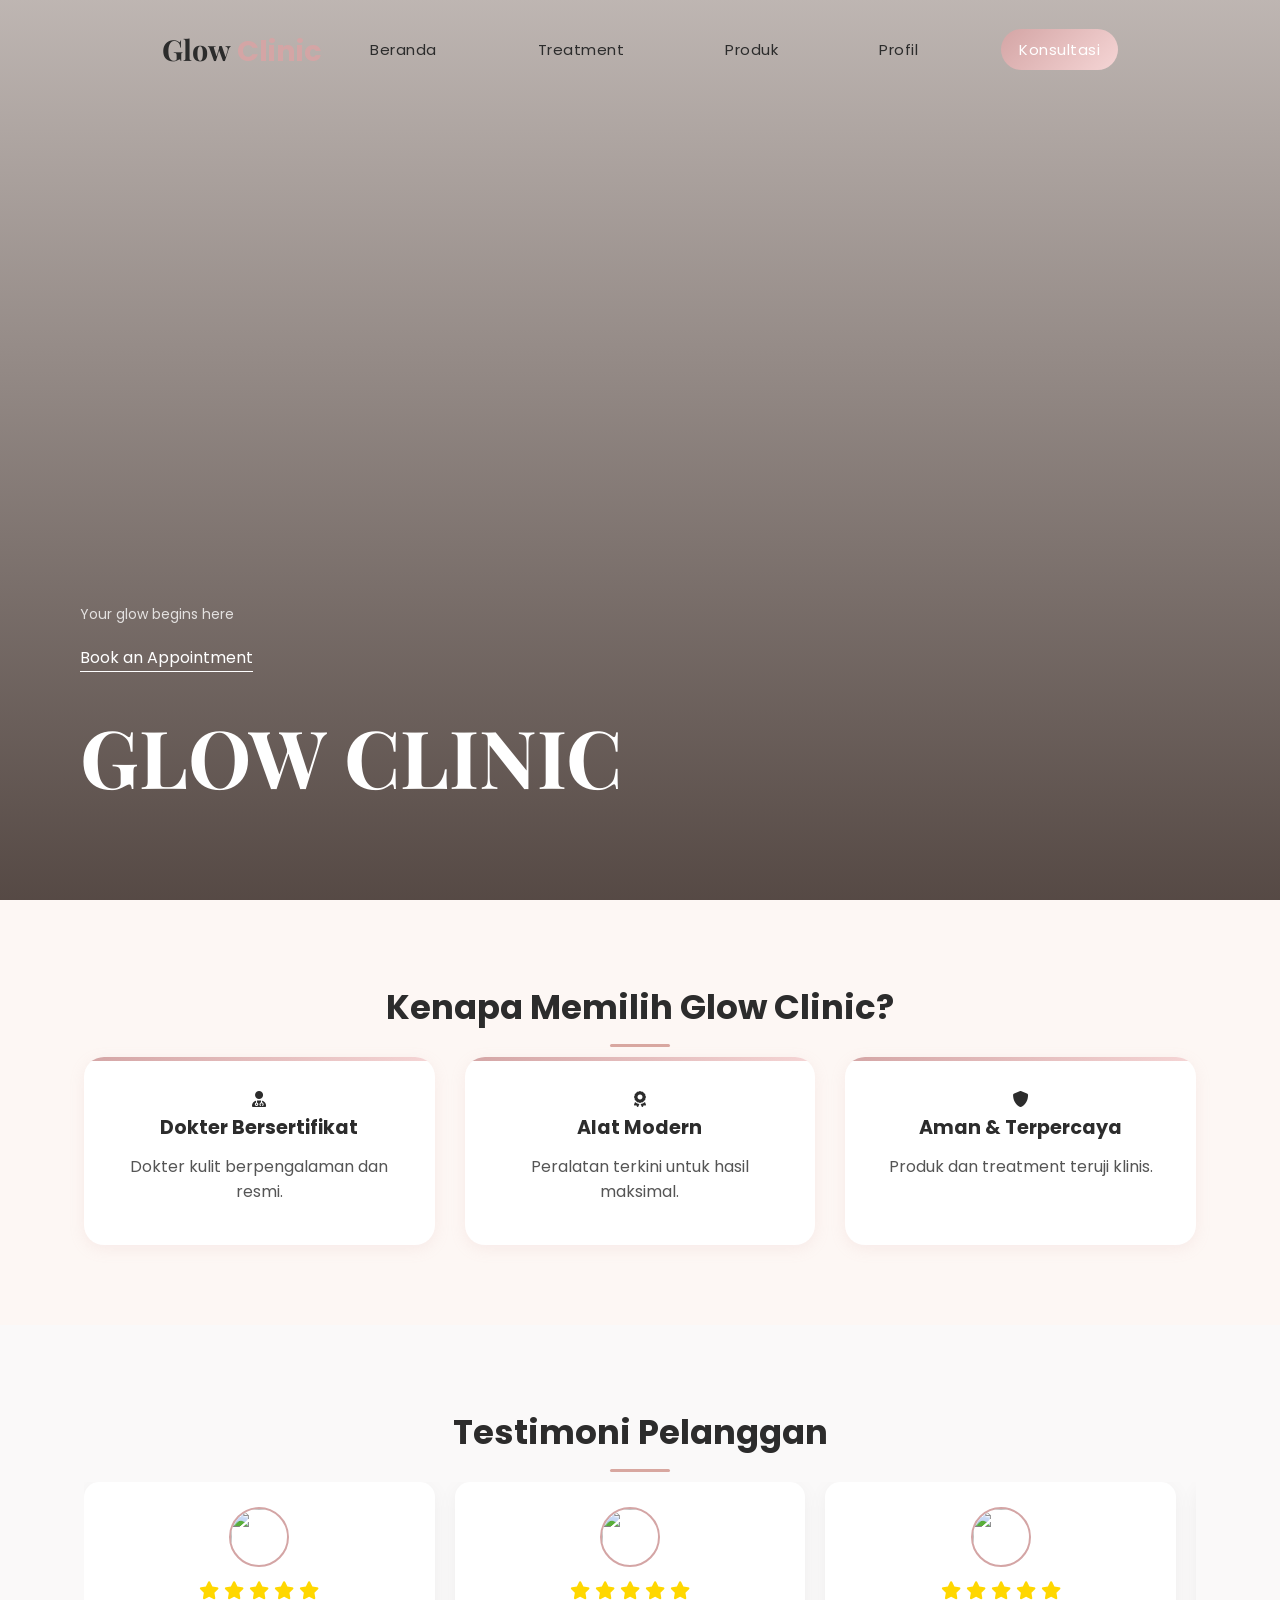
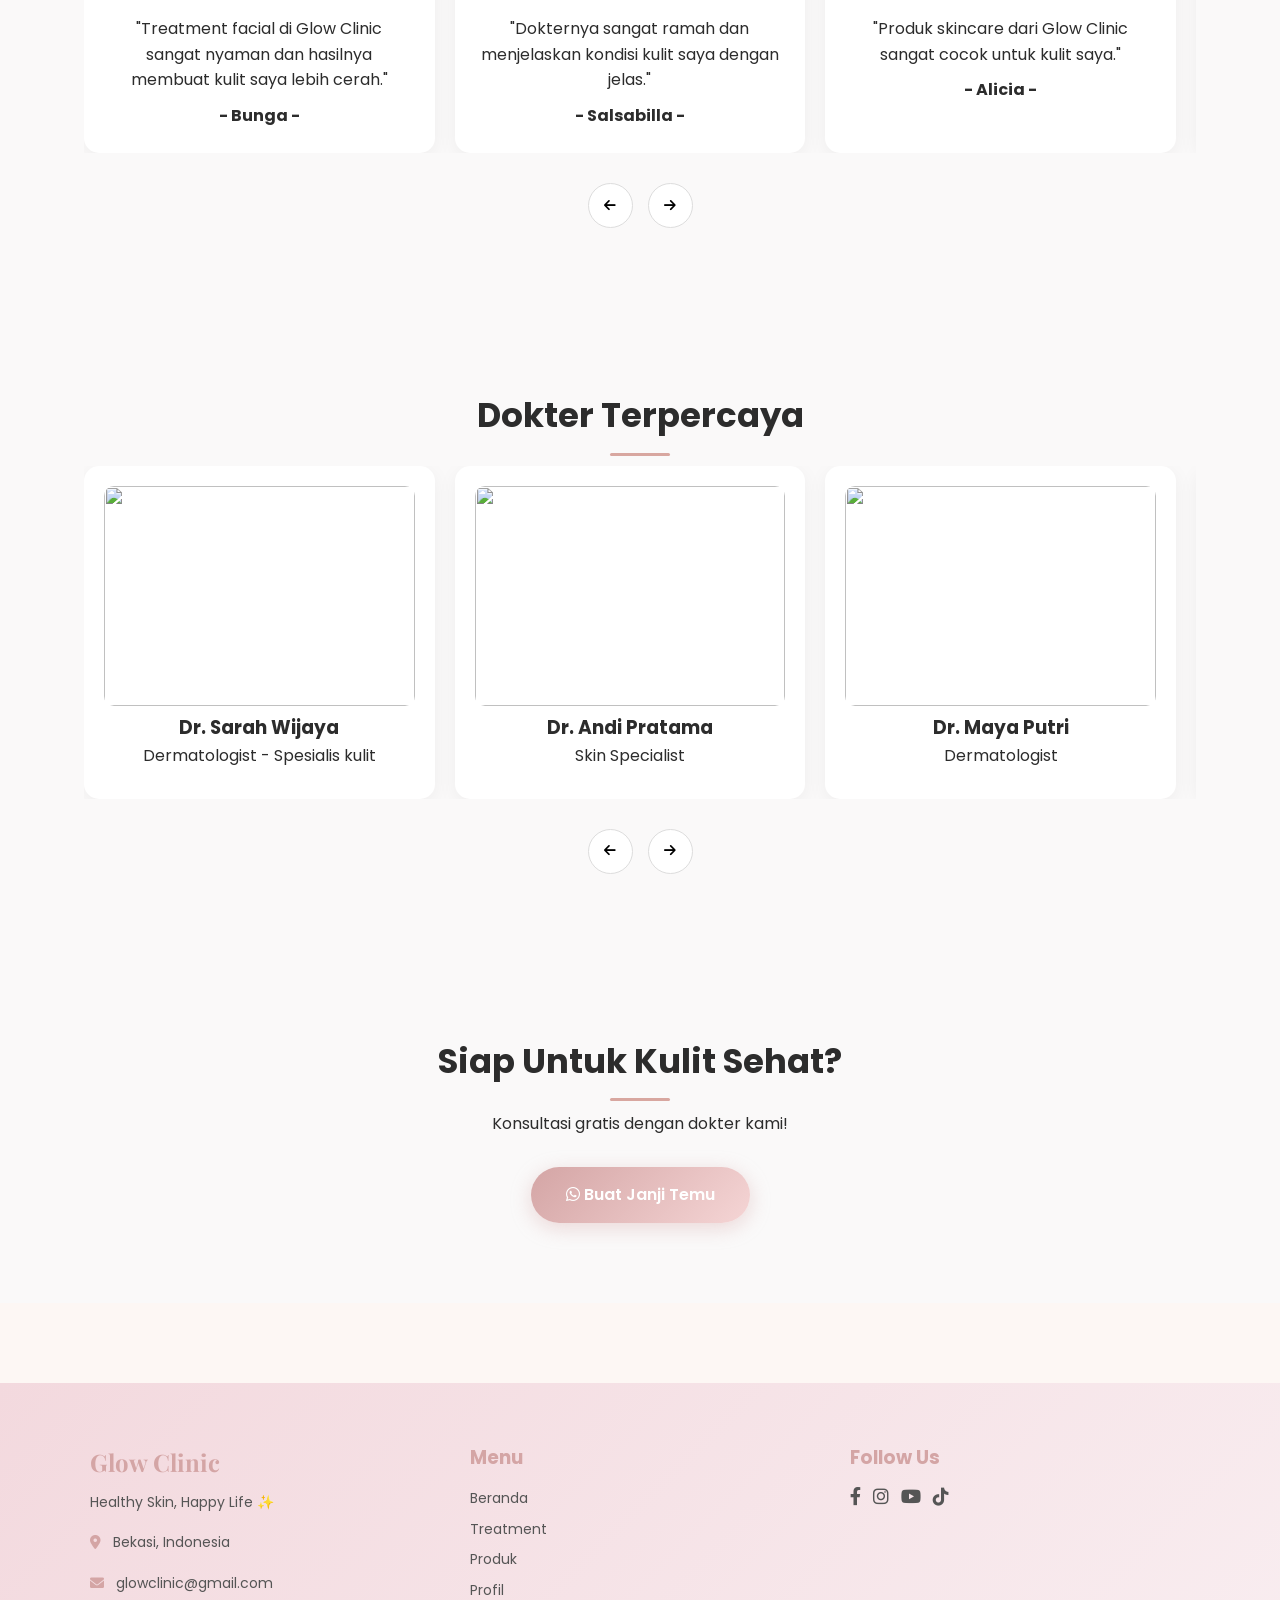
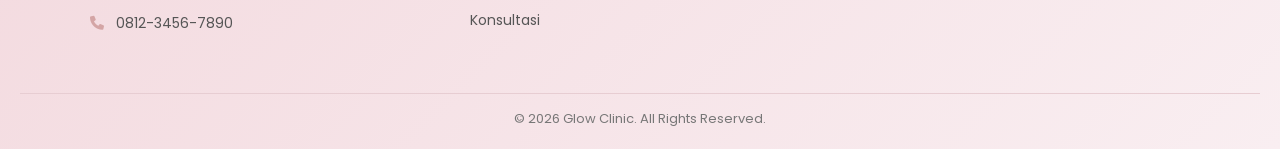
==== commit dabe9baa: "edit konsultasi, beranda, footer,warna background" ====
--- a/index.html
+++ b/index.html
@@ -165,7 +165,7 @@
           <!-- CARD -->
           <div class="doctor-card">
             <img
-              src="https://images.unsplash.com/photo-1612349317150-e413f6a5b16d?w=600"
+              src="https://i.pinimg.com/736x/1a/48/62/1a4862b9babc193d1601f8e26b30464d.jpg"
             />
             <h3>Dr. Sarah Wijaya</h3>
             <p>Dermatologist - Spesialis kulit</p>
@@ -173,7 +173,7 @@
 
           <div class="doctor-card">
             <img
-              src="https://images.unsplash.com/photo-1594824476967-48c8b964273f?w=600"
+              src="https://i.pinimg.com/736x/cb/e3/f9/cbe3f9b52b39dc15161b1a5025a82ca2.jpg"
             />
             <h3>Dr. Andi Pratama</h3>
             <p>Skin Specialist</p>
@@ -237,39 +237,47 @@
     <!-- KIRI -->
     <div class="footer-col">
       <h2 class="logo">Glow Clinic</h2>
-      <p>Perawatan kulit terbaik untuk hasil maksimal ✨</p>
-
-      <p><i class="fas fa-map-marker-alt"></i> Bekasi, Indonesia</p>
-      <p><i class="fas fa-envelope"></i> glowclinic@gmail.com</p>
-      <p><i class="fas fa-phone"></i> 0812-3456-7890</p>
+      <p class="tagline">Healthy Skin, Happy Life ✨</p>
+
+      <div class="footer-info">
+        <p><i class="fas fa-map-marker-alt"></i> Bekasi, Indonesia</p>
+        <p><i class="fas fa-envelope"></i> glowclinic@gmail.com</p>
+        <p><i class="fas fa-phone"></i> 0812-3456-7890</p>
+      </div>
     </div>
 
     <!-- TENGAH -->
     <div class="footer-col">
-      <h3>Ikuti Kami</h3>
-      <div class="social-icons">
-        <i class="fab fa-facebook"></i>
-        <i class="fab fa-instagram"></i>
-        <i class="fab fa-youtube"></i>
-        <i class="fab fa-tiktok"></i>
+      <h3>Menu</h3>
+
+      <div class="footer-menu">
+        <a href="index.html">Beranda</a>
+        <a href="treatment.html">Treatment</a>
+        <a href="produk.html">Produk</a>
+        <a href="profil.html">Profil</a>
+        <a href="konsultasi.html">Konsultasi</a>
       </div>
     </div>
 
     <!-- KANAN -->
     <div class="footer-col">
-      <h3>Informasi</h3>
-      <p><a href="profil.html">Tentang Kami</a></p>
-      <p><a href="treatment.html">Layanan</a></p>
-      <p><a href="konsultasi.html">Kontak</a></p>
+      <h3>Follow Us</h3>
+
+      <div class="social-icons">
+        <a href="#"><i class="fab fa-facebook-f"></i></a>
+        <a href="#"><i class="fab fa-instagram"></i></a>
+        <a href="#"><i class="fab fa-youtube"></i></a>
+        <a href="#"><i class="fab fa-tiktok"></i></a>
+      </div>
     </div>
 
   </div>
 
+  <!-- BAWAH -->
   <div class="footer-bottom">
-    <p>© 2023 Glow Clinic. All Rights Reserved.</p>
+    © 2026 Glow Clinic. All Rights Reserved.
   </div>
 </footer>
-
     <!-- JavaScript -->
     <script src="/js/navbar.js"></script>
     <script src="/js/doctor-slider.js"></script>
--- a/css/style.css
+++ b/css/style.css
@@ -36,7 +36,7 @@
 body {
   line-height: 1.6;
   color: var(--dark);
-  background: var(--light);
+  background:#fdf7f4; ;
 }
 
 .container {
@@ -214,7 +214,7 @@
 
 .section-padding {
   padding: 80px 5%;
-  background: transparent;
+}
 }
 
 .section-title {
@@ -420,6 +420,39 @@
   display: block;
 }
 
+anslateY(-10px);
+  box-shadow: var(--shadow-hover);
+
+
+/* ICON  */
+.why-card i {
+  font-size: 40px;
+  color: var(--primary);
+  margin-bottom: 15px;
+}
+
+/* TITLE */
+.why-card h3 {
+  font-size: 1.2rem;
+  margin-bottom: 10px;
+}
+
+/* TEXT  */
+.why-card p {
+  color: var(--text);
+  font-size: 0, 95rem;
+}
+
+/* TOP LINE EFFECT */
+.why-card::before {
+  content: "";
+  position: absolute;
+  top: 0;
+  left: 0;
+  width: 100%;
+  height: 4px;
+  background: var(--gradient);
+}
 /* ============================================
 11. FOOTER
 ============================================ */
@@ -479,41 +512,6 @@
   overflow: hidden;
 }
 
-.why-card:hover {
-  transform: translateY(-10px);
-  box-shadow: var(--shadow-hover);
-}
-
-/* ICON  */
-.why-card i {
-  font-size: 40px;
-  color: var(--primary);
-  margin-bottom: 15px;
-}
-
-/* TITLE */
-.why-card h3 {
-  font-size: 1.2rem;
-  margin-bottom: 10px;
-}
-
-/* TEXT  */
-.why-card p {
-  color: var(--text);
-  font-size: 0, 95rem;
-}
-
-/* TOP LINE EFFECT */
-.why-card::before {
-  content: "";
-  position: absolute;
-  top: 0;
-  left: 0;
-  width: 100%;
-  height: 4px;
-  background: var(--gradient);
-}
-
 /* REMOVE UNDERLINE FROM LINKS IN TREATMENT POST */
 .card {
   text-decoration: none;
@@ -1453,7 +1451,7 @@
   padding-top: 120px;
   padding-bottom: 60px;
   text-align: center;
-  background: linear-gradient(to bottom, #f7f3f0, #ffffff);
+  background: #fdf7f4;
 }
 
 .hero-treatment h1 {
@@ -1490,12 +1488,27 @@
 }
 
 /* SEARCH */
+.search-box {
+  display: flex;
+  justify-content: flex-end; /* ke kanan */
+  margin-bottom: 30px;
+}
+
 #searchTreatment {
-  width: 50%;
-  padding: 14px 20px;
-  border-radius: 30px;
+  width: 280px; /* kecil */
+  padding: 10px 18px;
+  border-radius: 25px;
   border: 1px solid #eee;
-  box-shadow: 0 4px 15px rgba(0, 0, 0, 0.05);
+  box-shadow: 0 4px 10px rgba(0,0,0,0.05);
+  font-size: 14px;
+  transition: 0.3s;
+}
+
+/* efek focus biar aesthetic */
+#searchTreatment:focus {
+  outline: none;
+  border-color: #d4a5a5;
+  box-shadow: 0 0 10px rgba(212,165,165,0.3);
 }
 
 /* GRID */
@@ -1557,12 +1570,9 @@
 body {
   background: #fdf7f4;
 }
+
 .section-padding {
-  background: #fdf7f4;
-}
-.section-padding {
-  background: #fdf7f4;
-  box-shadow: inset 0 10px 40px rgba(0, 0, 0, 0.03);
+  padding: 80px 5%;
 }
 
 /* HERO PAGE CONSISTENT MODIFIED */
@@ -1581,4 +1591,119 @@
 .hero-page p {
   color: #777;
   font-size: 16px;
+}
+
+/* EDIT HALAMANA KONSULTASI*/
+/* GRID DOKTER */
+.doctor-grid {
+  display: grid;
+  grid-template-columns: repeat(auto-fit, minmax(250px, 1fr));
+  gap: 25px;
+  margin-top: 40px;
+}
+
+/* CARD */
+.doctor-card {
+  background: #fff;
+  border-radius: 15px;
+  padding: 20px;
+  text-align: center;
+  box-shadow: 0 5px 20px rgba(0,0,0,0.05);
+  transition: 0.3s;
+}
+
+.doctor-card img {
+  width: 100%;
+  height: 220px;
+  object-fit: cover;
+  border-radius: 10px;
+}
+
+.doctor-card:hover {
+  transform: translateY(-5px);
+}
+
+/* FORM */
+.form-container select {
+  width: 100%;
+  padding: 10px;
+  border-radius: 8px;
+  border: 2px solid #eee;
+}
+
+/* SEARCH WITH ICON */
+.search-box {
+  position: relative;
+  width: 300px;
+  margin-left: auto; /* bikin ke kanan */
+  margin-bottom: 30px;
+}
+
+.search-box input {
+  width: 100%;
+  padding: 12px 20px 12px 45px; /* kiri dikasih ruang buat icon */
+  border-radius: 30px;
+  border: 1px solid #ddd;
+  outline: none;
+  font-size: 14px;
+  background: #fff;
+}
+
+/* ICON */
+.search-box i {
+  position: absolute;
+  left: 15px;
+  top: 50%;
+  transform: translateY(-50%);
+  color: #999;
+  font-size: 14px;
+}
+
+.social-icons {
+  display: flex;
+  flex-direction: row;
+}
+
+body {
+  display: flex;
+  flex-direction: column;
+  min-height: 100vh;
+}
+
+footer {
+  margin-top: auto;
+}
+
+.footer-col {
+  text-align: left; /* default kiri */
+}
+
+.footer-col:last-child {
+  text-align: left; /* khusus follow us jadi tengah */
+}
+
+
+/* HERO KONSULTASI (SAMA STYLE PROFIL & TREATMENT) */
+.hero-page {
+  padding: 140px 20px 60px;
+  text-align: center;
+  background: #fdf7f4;
+}
+
+.hero-page h1 {
+  font-size: 42px;
+  font-family: "Playfair Display", serif; /* INI KUNCINYA */
+  margin-bottom: 10px;
+  color: #2c2c2c;
+}
+
+.hero-page h1 i {
+  color: #d4a5a5;
+  margin-right: 10px;
+}
+
+.hero-page p {
+  font-family: "Poppins", sans-serif;
+  color: #777;
+  font-size: 16px;
 }
